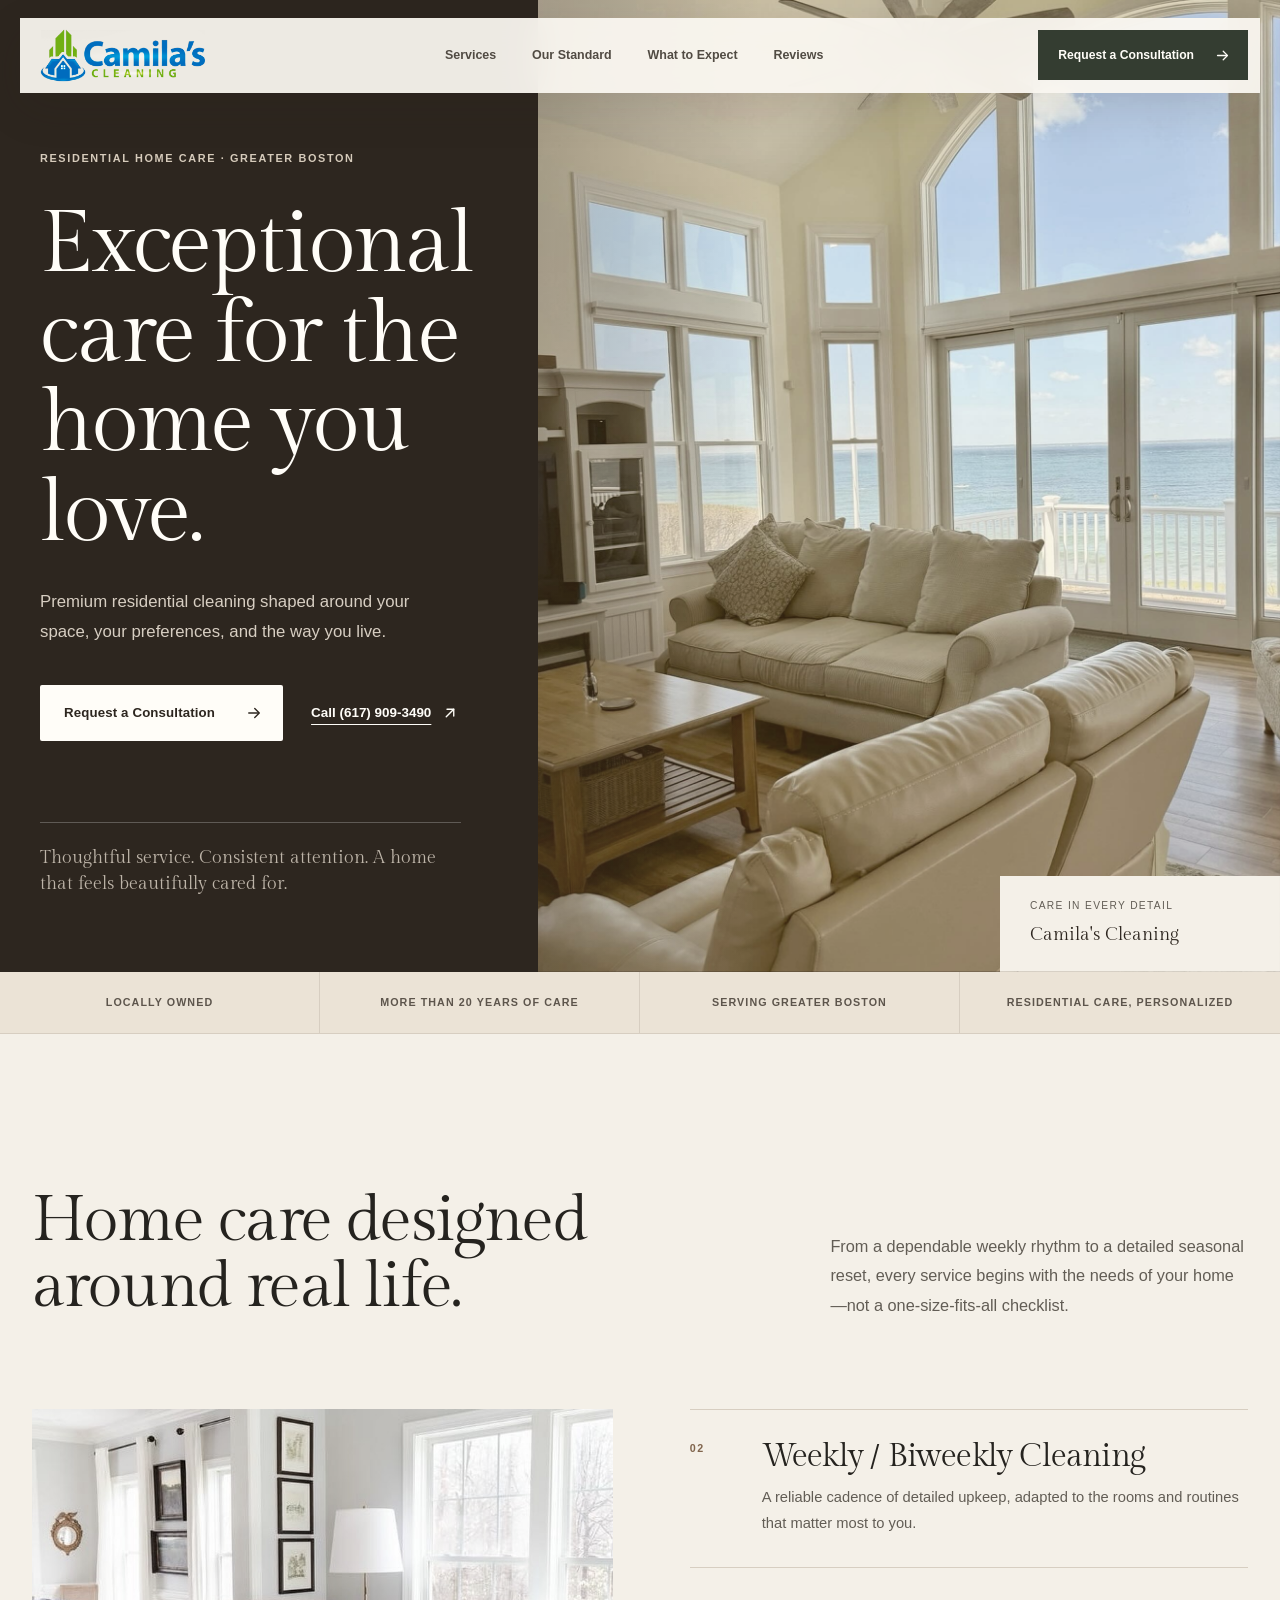
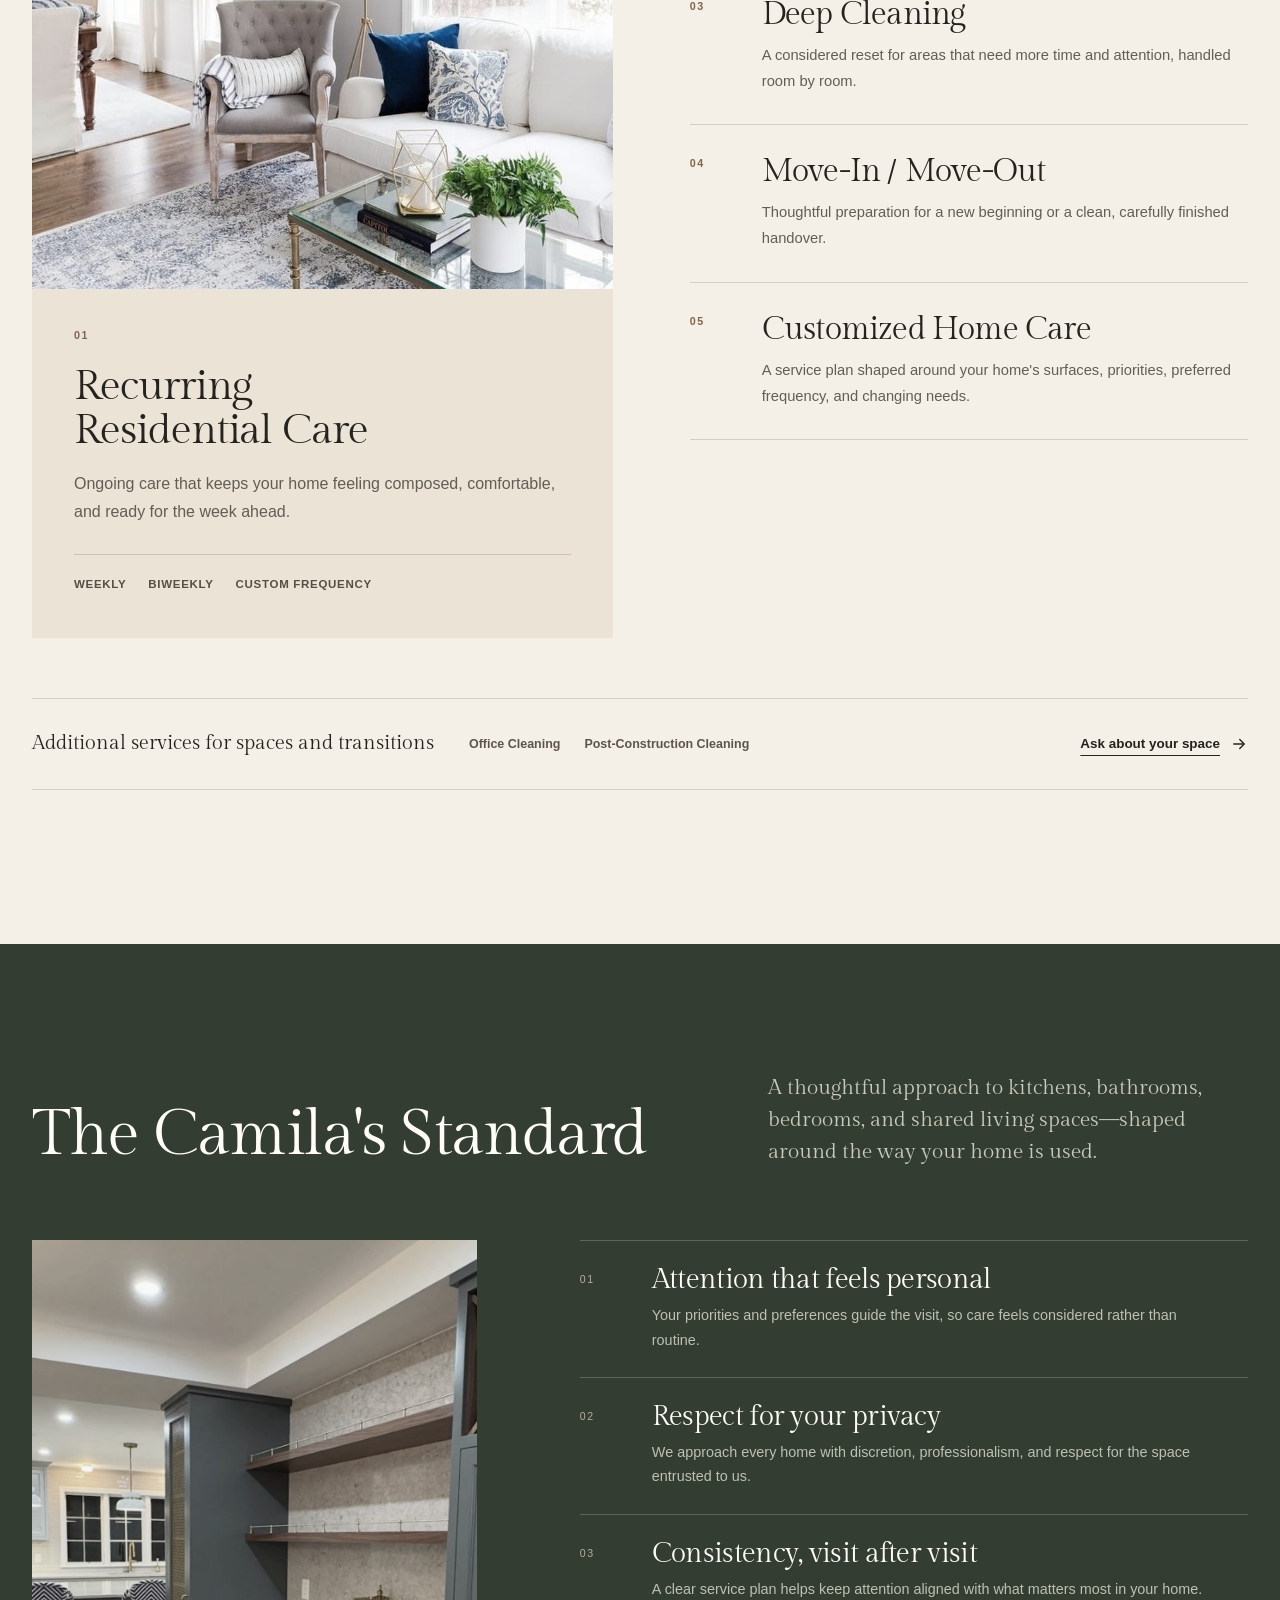
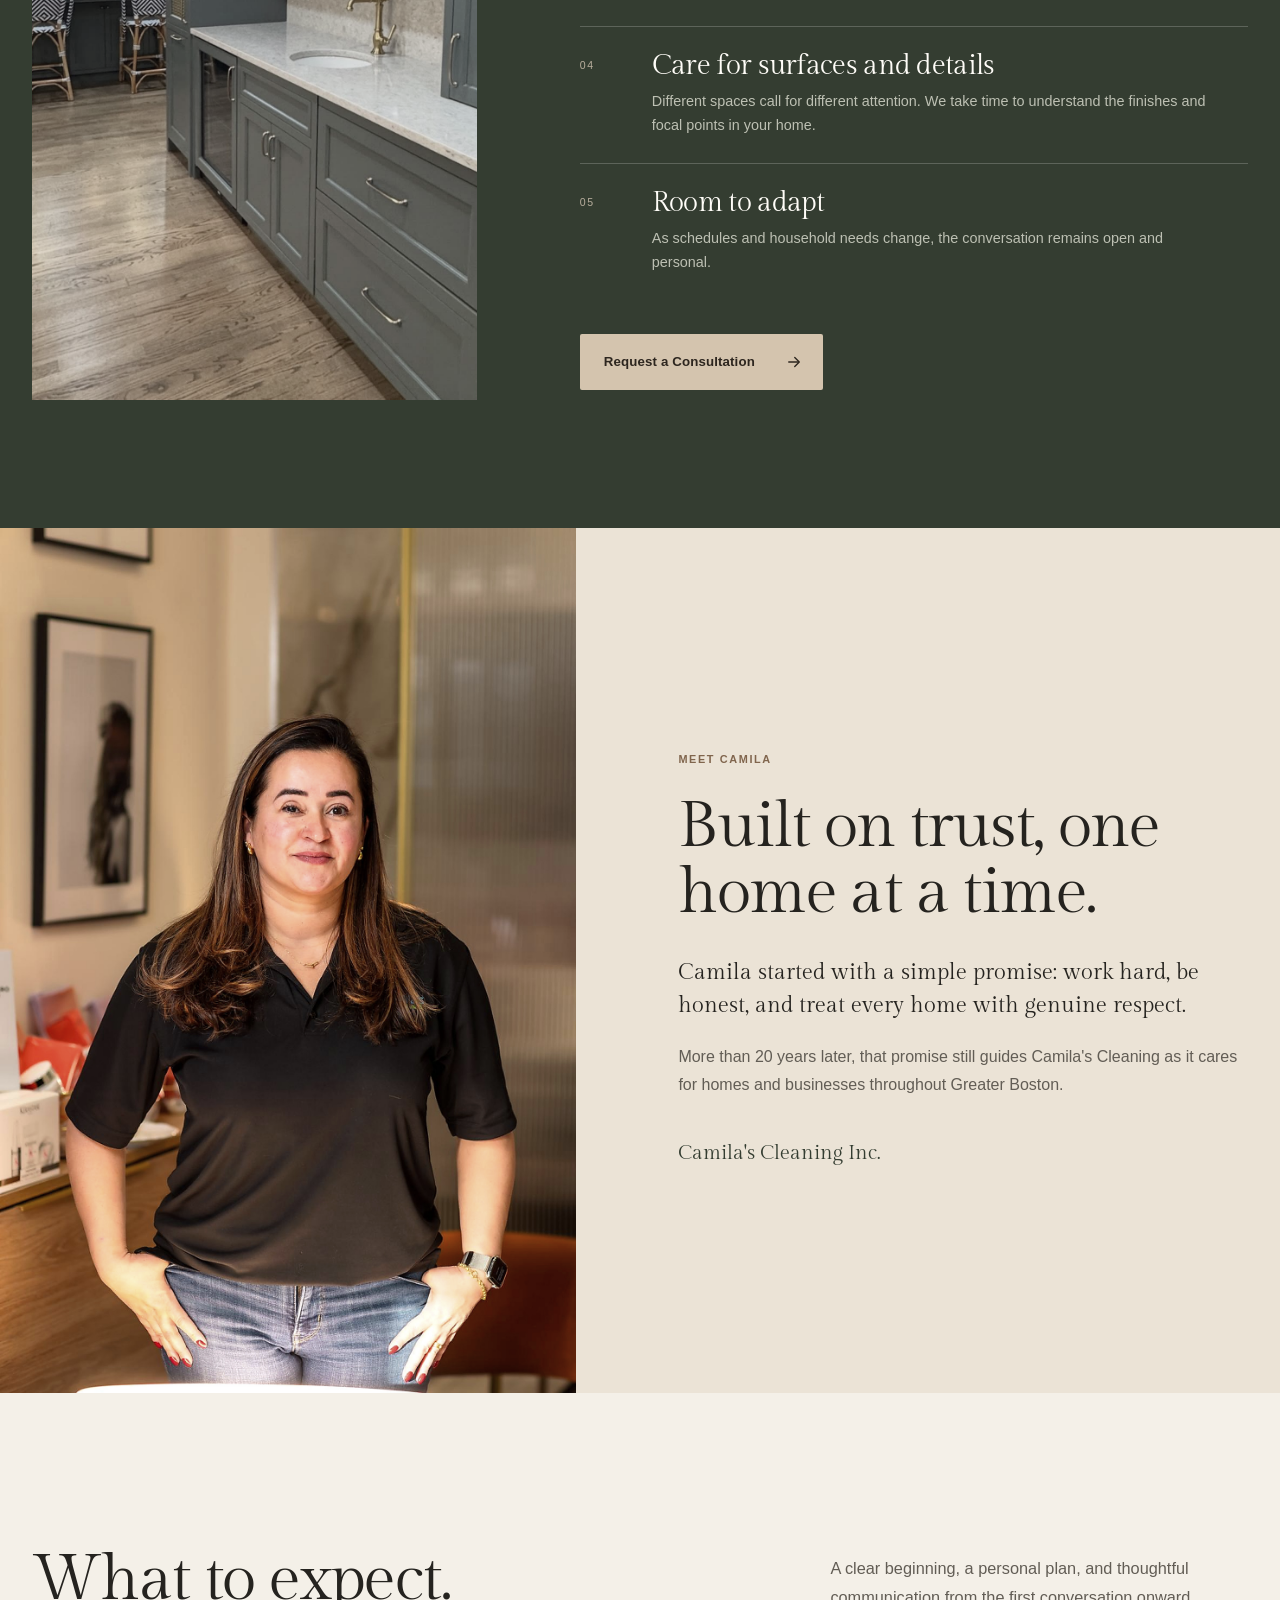
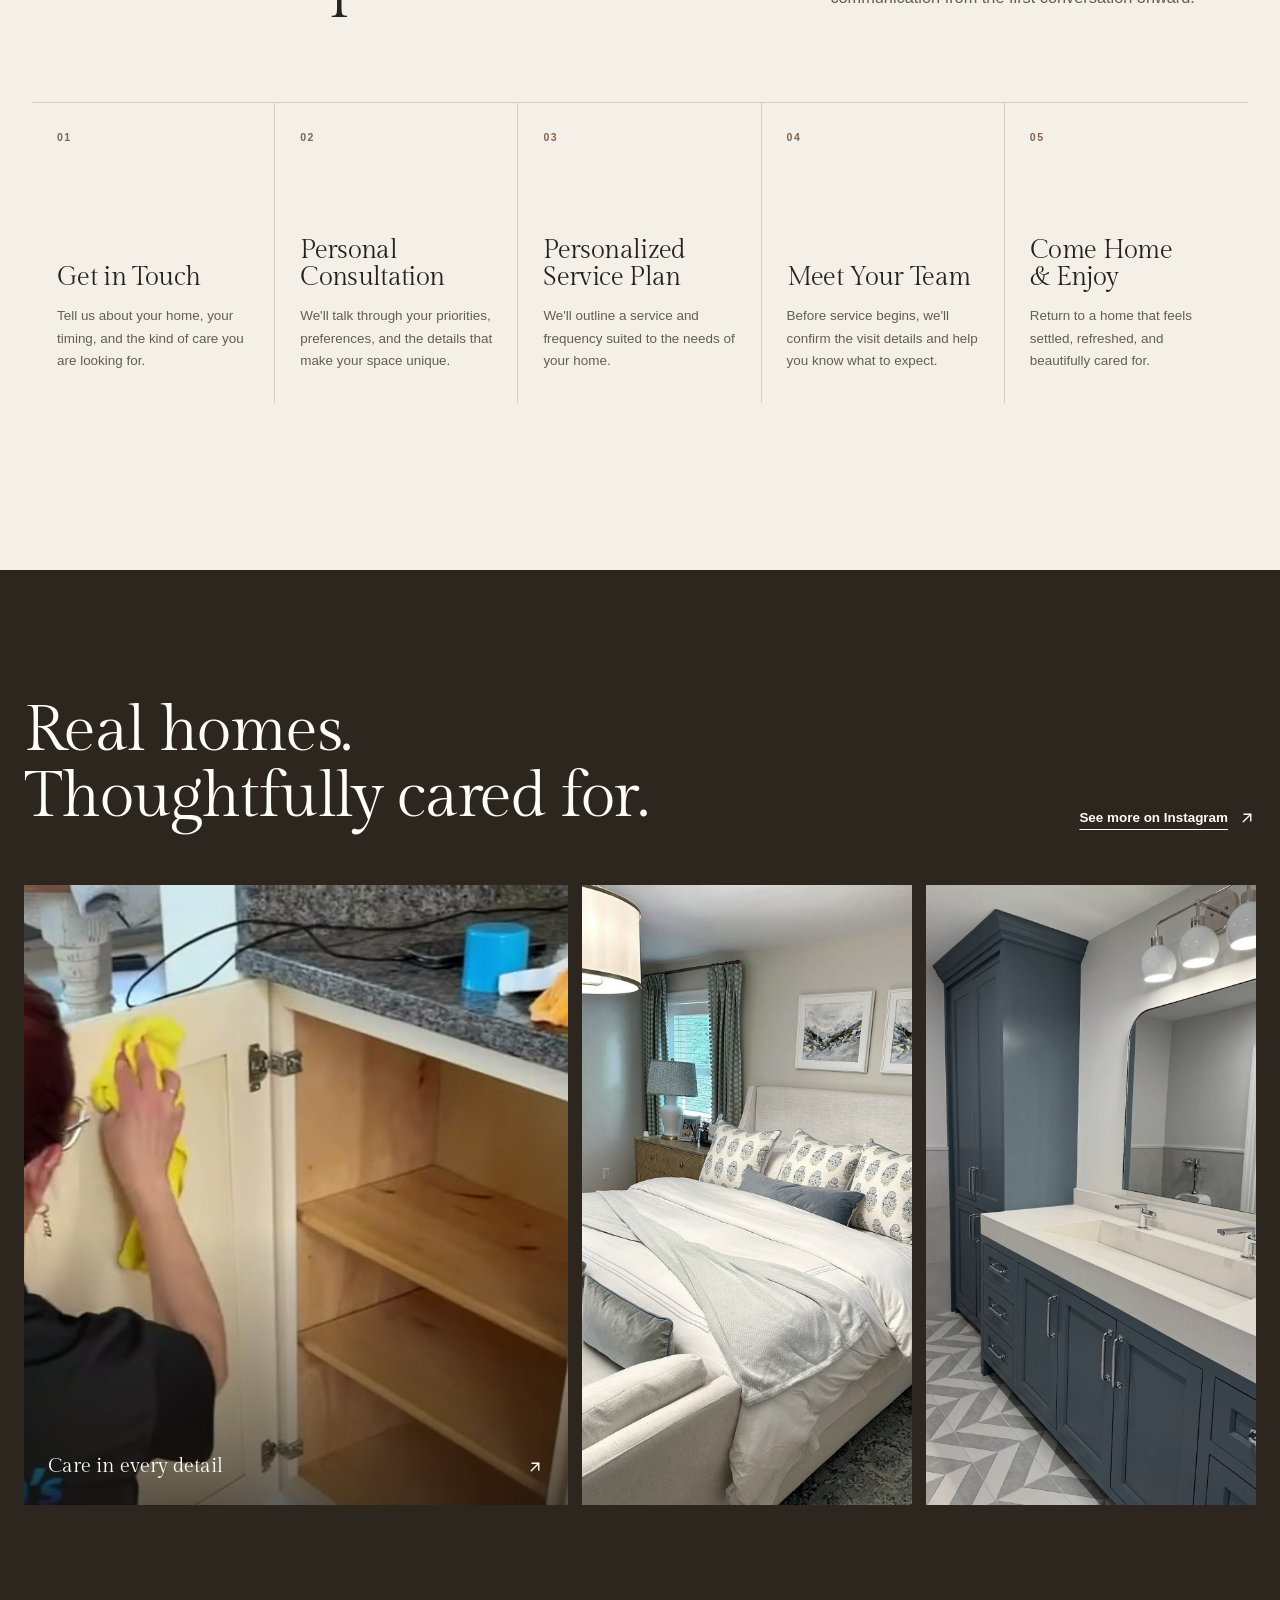
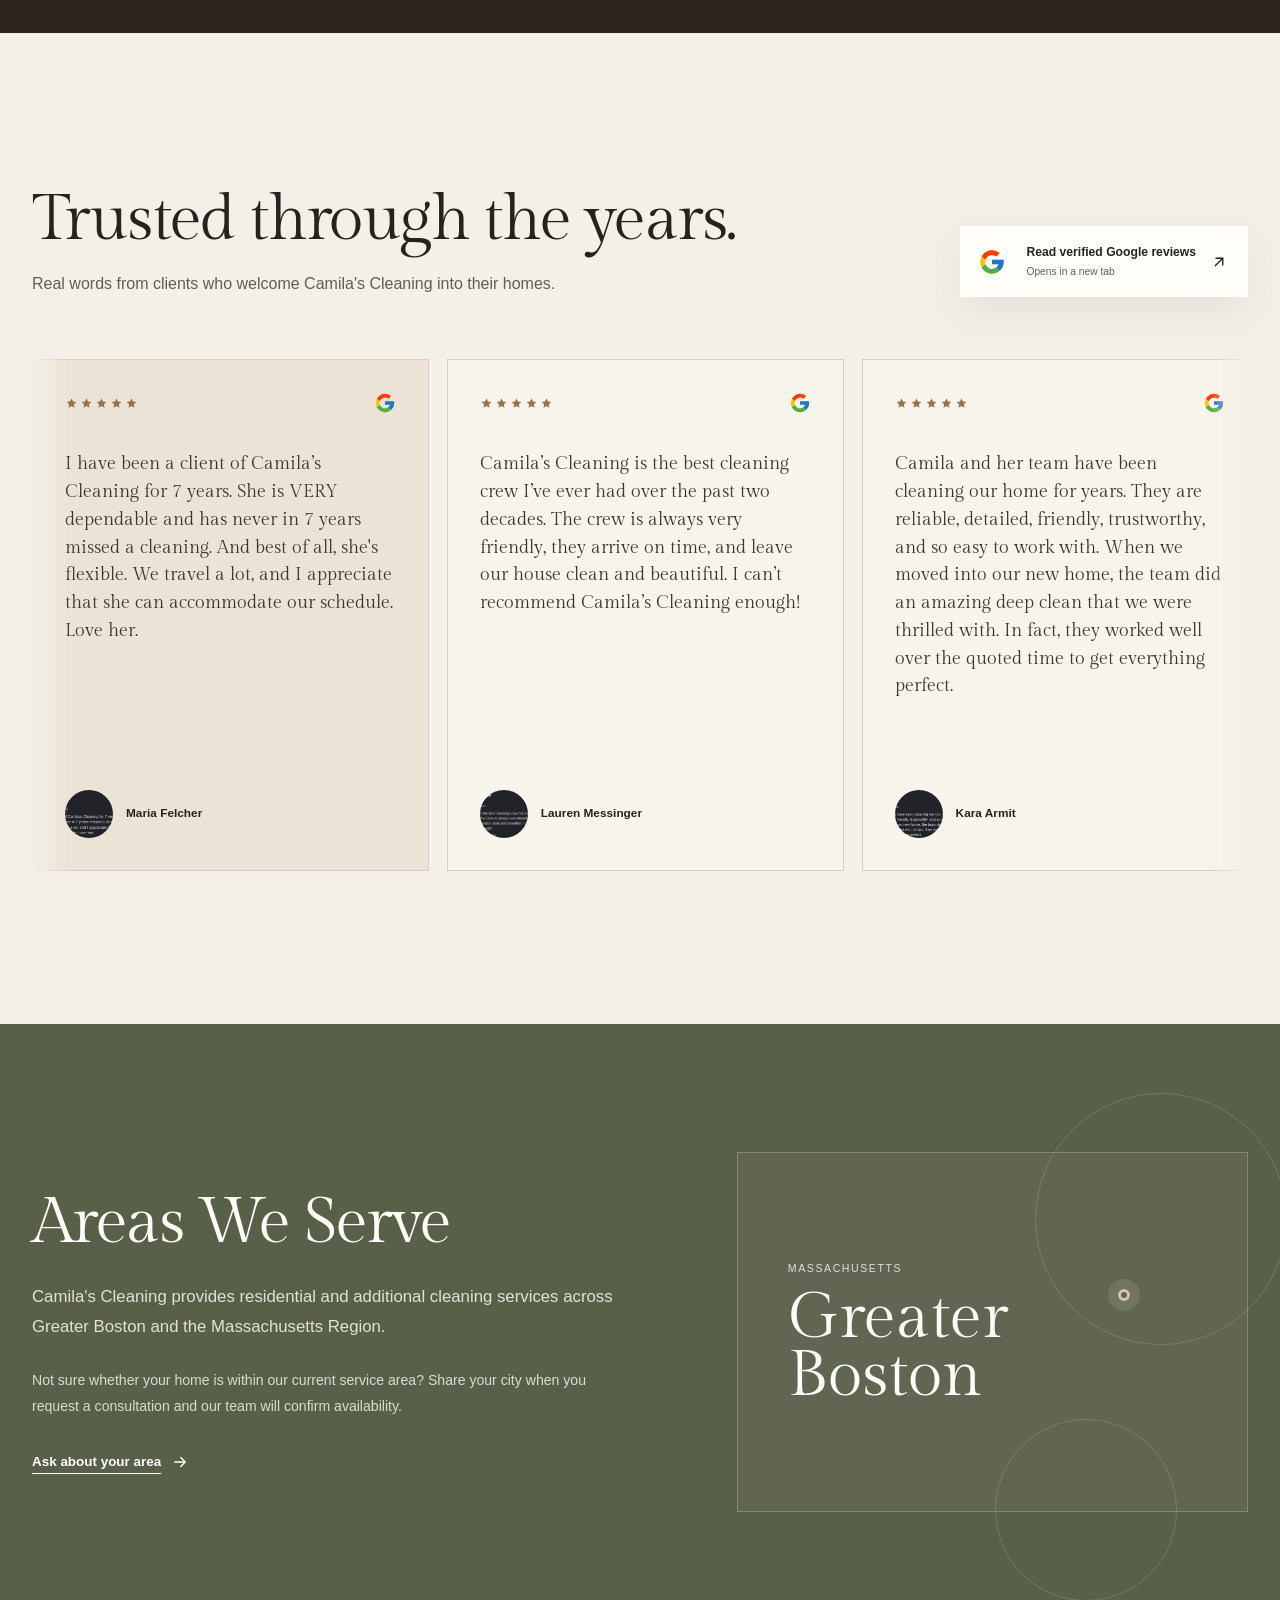
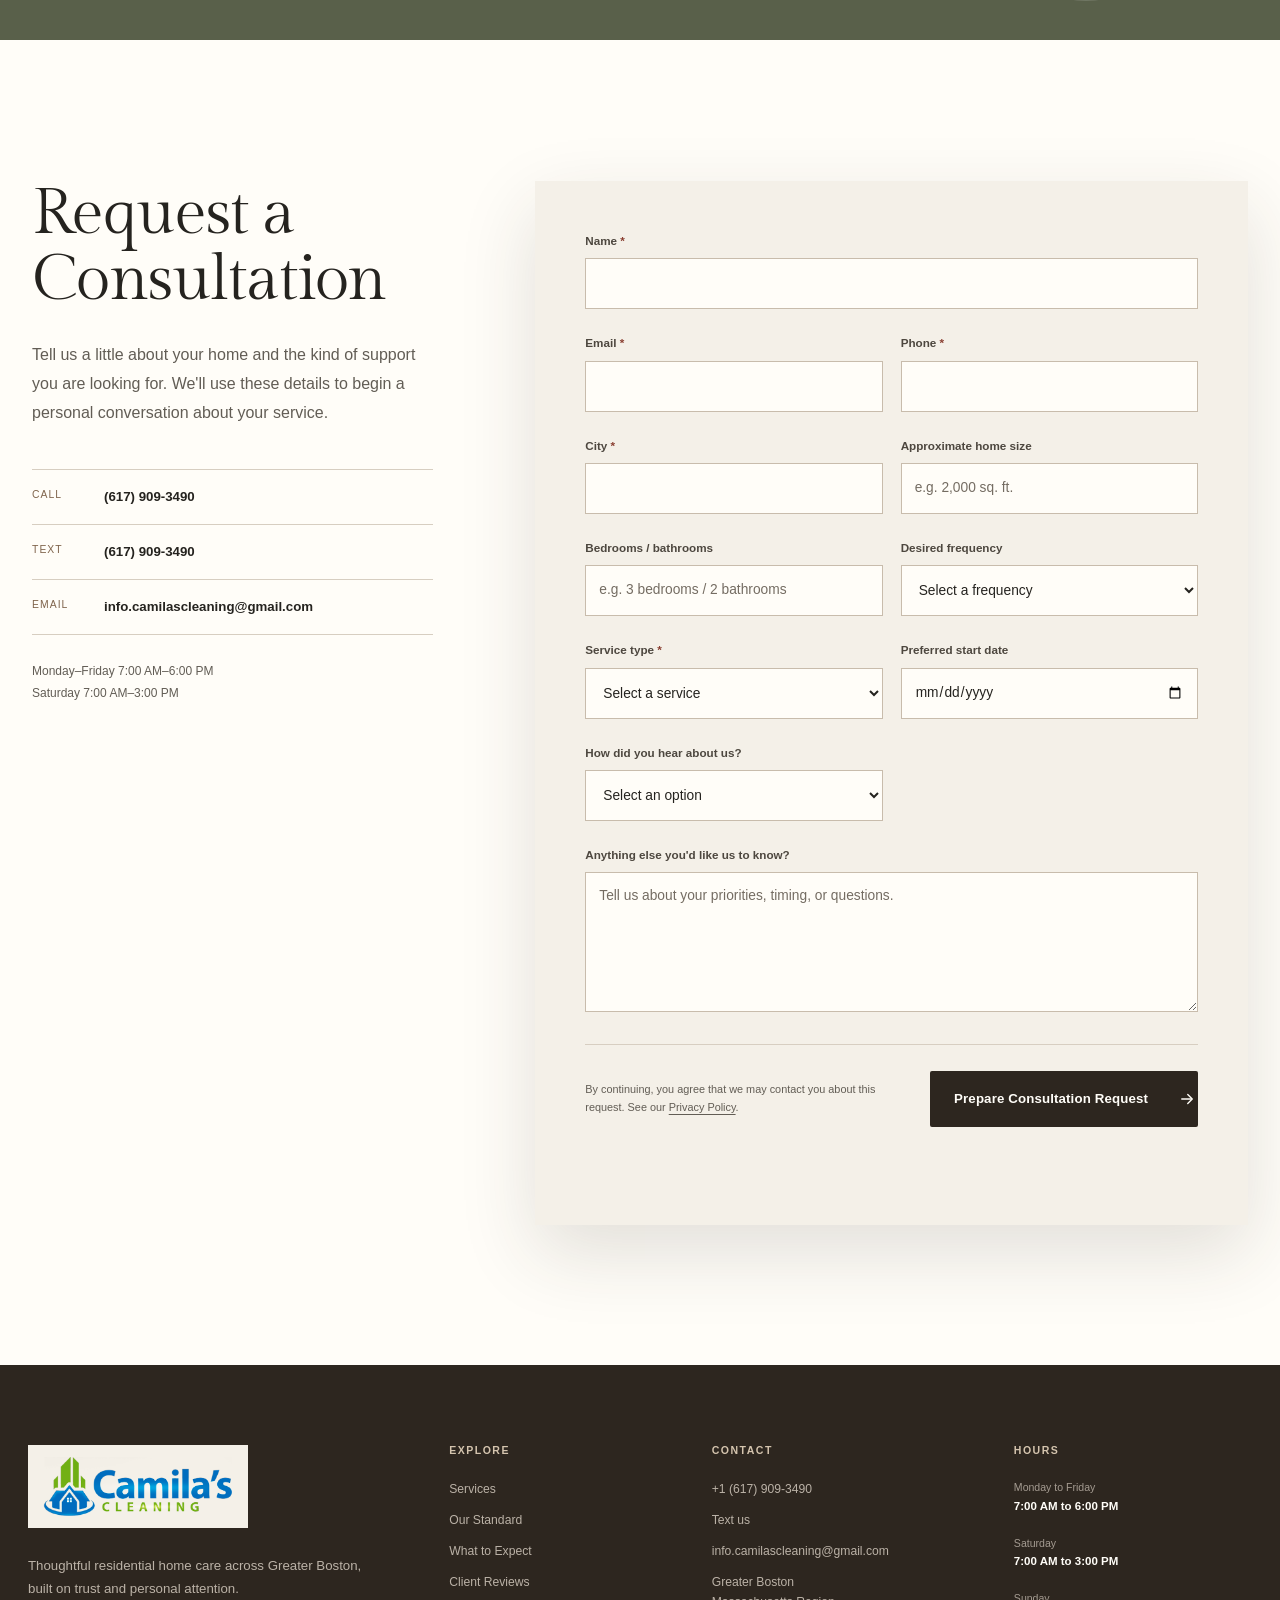
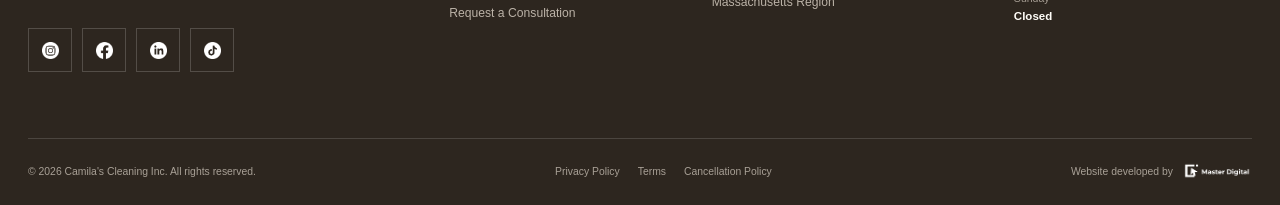
==== index.html @ 42acbedf "Evolve site with premium residential experience" ====
<!doctype html>
<html lang="en">
<head>
  <meta charset="utf-8">
  <meta name="viewport" content="width=device-width, initial-scale=1">
  <meta name="theme-color" content="#f4f0e8">
  <title>Premium House Cleaning in Greater Boston | Camila's Cleaning</title>
  <meta name="description" content="Personalized residential cleaning and home care across Greater Boston, with thoughtful attention to your space, preferences, privacy, and routine.">
  <link rel="canonical" href="https://www.camilascleaningservice.com/">
  <meta property="og:title" content="Premium Home Care in Greater Boston | Camila's Cleaning">
  <meta property="og:description" content="Thoughtful residential cleaning shaped around your home, preferences, and routine.">
  <meta property="og:url" content="https://www.camilascleaningservice.com/">
  <meta property="og:site_name" content="Camila's Cleaning Inc">
  <meta property="og:type" content="website">
  <meta property="og:locale" content="en_US">
  <meta property="og:image" content="https://www.camilascleaningservice.com/assets/og.png">
  <meta property="og:image:width" content="1200">
  <meta property="og:image:height" content="630">
  <meta property="og:image:alt" content="Camila's Cleaning residential home care in Greater Boston">
  <meta name="twitter:card" content="summary_large_image">
  <meta name="twitter:title" content="Premium Home Care in Greater Boston | Camila's Cleaning">
  <meta name="twitter:description" content="Thoughtful residential cleaning shaped around your home, preferences, and routine.">
  <meta name="twitter:image" content="https://www.camilascleaningservice.com/assets/og.png">
  <link rel="preload" href="assets/fonts/gilda-display/gilda-display-regular.ttf" as="font" type="font/ttf" crossorigin>
  <link rel="preload" href="assets/media-hq/hero-client/coastal-living-room.jpg" as="image" fetchpriority="high">
  <link rel="icon" href="assets/brand/camilas-favicon.png">
  <link rel="apple-touch-icon" href="assets/brand/camilas-favicon.png">
  <link rel="stylesheet" href="styles.css?v=20260816">
</head>
<body>
  <a class="skip-link" href="#main">Skip to main content</a>

  <script type="application/ld+json">
  {
    "@context": "https://schema.org",
    "@graph": [
      {
        "@type": ["LocalBusiness", "ProfessionalService"],
        "@id": "https://www.camilascleaningservice.com/#business",
        "name": "Camila's Cleaning Inc",
        "alternateName": "Camila's Cleaning Services",
        "url": "https://www.camilascleaningservice.com/",
        "logo": "https://www.camilascleaningservice.com/assets/brand/camilas-logo-transparent.png",
        "image": "https://www.camilascleaningservice.com/assets/media-hq/hero-client/coastal-living-room.jpg",
        "telephone": "+1-617-909-3490",
        "email": "info.camilascleaning@gmail.com",
        "description": "Personalized residential cleaning and home care serving Greater Boston and the Massachusetts region.",
        "areaServed": [{"@type": "AdministrativeArea", "name": "Greater Boston"}, {"@type": "State", "name": "Massachusetts"}],
        "openingHoursSpecification": [
          {"@type": "OpeningHoursSpecification", "dayOfWeek": ["Monday", "Tuesday", "Wednesday", "Thursday", "Friday"], "opens": "07:00", "closes": "18:00"},
          {"@type": "OpeningHoursSpecification", "dayOfWeek": "Saturday", "opens": "07:00", "closes": "15:00"}
        ],
        "sameAs": ["https://www.instagram.com/camilascleaningservice/", "https://www.facebook.com/cleaningbycamilas", "https://www.linkedin.com/in/camila-machado-519096186/", "https://www.tiktok.com/@camilascleaningservice"],
        "hasOfferCatalog": {
          "@type": "OfferCatalog",
          "name": "Cleaning Services",
          "itemListElement": [
            {"@type": "Offer", "itemOffered": {"@type": "Service", "name": "Recurring Residential Care", "areaServed": "Greater Boston, Massachusetts"}},
            {"@type": "Offer", "itemOffered": {"@type": "Service", "name": "Deep Cleaning", "areaServed": "Greater Boston, Massachusetts"}},
            {"@type": "Offer", "itemOffered": {"@type": "Service", "name": "Move-In and Move-Out Cleaning", "areaServed": "Greater Boston, Massachusetts"}},
            {"@type": "Offer", "itemOffered": {"@type": "Service", "name": "Customized Home Care", "areaServed": "Greater Boston, Massachusetts"}},
            {"@type": "Offer", "itemOffered": {"@type": "Service", "name": "Office Cleaning", "areaServed": "Greater Boston, Massachusetts"}},
            {"@type": "Offer", "itemOffered": {"@type": "Service", "name": "Post-Construction Cleaning", "areaServed": "Greater Boston, Massachusetts"}}
          ]
        }
      },
      {"@type": "WebSite", "@id": "https://www.camilascleaningservice.com/#website", "url": "https://www.camilascleaningservice.com/", "name": "Camila's Cleaning Inc", "publisher": {"@id": "https://www.camilascleaningservice.com/#business"}, "inLanguage": "en-US"},
      {"@type": "WebPage", "@id": "https://www.camilascleaningservice.com/#webpage", "url": "https://www.camilascleaningservice.com/", "name": "Premium House Cleaning in Greater Boston | Camila's Cleaning", "isPartOf": {"@id": "https://www.camilascleaningservice.com/#website"}, "about": {"@id": "https://www.camilascleaningservice.com/#business"}, "inLanguage": "en-US"}
    ]
  }
  </script>

  <svg class="svg-defs" aria-hidden="true" focusable="false"><defs>
    <symbol id="icon-arrow" viewBox="0 0 24 24" fill="none" stroke="currentColor" stroke-width="1.8" stroke-linecap="round" stroke-linejoin="round"><path d="M5 12h13"></path><path d="m13 6 6 6-6 6"></path></symbol>
    <symbol id="icon-external" viewBox="0 0 24 24" fill="none" stroke="currentColor" stroke-width="1.8" stroke-linecap="round" stroke-linejoin="round"><path d="M7 17 17 7"></path><path d="M8 7h9v9"></path></symbol>
    <symbol id="icon-star" viewBox="0 0 24 24" fill="currentColor"><path d="m12 2.7 2.76 5.6 6.18.9-4.47 4.36 1.06 6.16L12 16.8l-5.53 2.92 1.06-6.16L3.06 9.2l6.18-.9L12 2.7Z"></path></symbol>
  </defs></svg>

  <header class="site-header" data-header>
    <a class="brand" href="#top" aria-label="Camila's Cleaning home"><img src="assets/brand/camilas-logo-transparent.png" alt="Camila's Cleaning Inc" width="415" height="136"></a>
    <nav class="desktop-nav" aria-label="Main navigation"><a href="#services">Services</a><a href="#standard">Our Standard</a><a href="#experience">What to Expect</a><a href="#reviews">Reviews</a></nav>
    <a class="header-cta" href="#consultation">Request a Consultation <svg aria-hidden="true"><use href="#icon-arrow"></use></svg></a>
    <details class="mobile-nav"><summary aria-label="Open navigation"><span></span><span></span></summary><nav aria-label="Mobile navigation"><a href="#services">Services</a><a href="#standard">Our Standard</a><a href="#experience">What to Expect</a><a href="#reviews">Reviews</a><a href="#consultation">Request a Consultation</a></nav></details>
  </header>

  <main id="main">
    <section class="hero" id="top" aria-labelledby="hero-title">
      <div class="hero-copy">
        <p class="hero-location">Residential home care · Greater Boston</p>
        <h1 id="hero-title">Exceptional care for the home you love.</h1>
        <p class="hero-lead">Premium residential cleaning shaped around your space, your preferences, and the way you live.</p>
        <div class="hero-actions"><a class="button button--light" href="#consultation">Request a Consultation <svg aria-hidden="true"><use href="#icon-arrow"></use></svg></a><a class="text-link text-link--light" href="tel:+16179093490">Call (617) 909-3490 <svg aria-hidden="true"><use href="#icon-external"></use></svg></a></div>
        <p class="hero-note">Thoughtful service. Consistent attention. A home that feels beautifully cared for.</p>
      </div>
      <div class="hero-visual">
        <img src="assets/media-hq/hero-client/coastal-living-room.jpg" alt="Bright, carefully maintained living room overlooking the water" width="1600" height="2000" fetchpriority="high">
        <div class="hero-caption"><span>Care in every detail</span><strong>Camila's Cleaning</strong></div>
      </div>
    </section>

    <div class="trust-ribbon" aria-label="Company highlights"><span>Locally owned</span><span>More than 20 years of care</span><span>Serving Greater Boston</span><span>Residential care, personalized</span></div>

    <section class="section services" id="services" aria-labelledby="services-title">
      <div class="section-intro"><h2 id="services-title">Home care designed around real life.</h2><p>From a dependable weekly rhythm to a detailed seasonal reset, every service begins with the needs of your home—not a one-size-fits-all checklist.</p></div>
      <div class="service-editorial">
        <article class="service-feature">
          <div class="service-feature__image"><img src="assets/media-hq/hero-client/bright-living-room.jpg" alt="Refined living room prepared with careful attention" width="1600" height="2000" loading="lazy"></div>
          <div class="service-feature__copy"><span class="service-index">01</span><h3>Recurring Residential Care</h3><p>Ongoing care that keeps your home feeling composed, comfortable, and ready for the week ahead.</p><ul class="service-details" aria-label="Available recurring frequencies"><li>Weekly</li><li>Biweekly</li><li>Custom frequency</li></ul></div>
        </article>
        <div class="service-list">
          <article><span class="service-index">02</span><div><h3>Weekly / Biweekly Cleaning</h3><p>A reliable cadence of detailed upkeep, adapted to the rooms and routines that matter most to you.</p></div></article>
          <article><span class="service-index">03</span><div><h3>Deep Cleaning</h3><p>A considered reset for areas that need more time and attention, handled room by room.</p></div></article>
          <article><span class="service-index">04</span><div><h3>Move-In / Move-Out</h3><p>Thoughtful preparation for a new beginning or a clean, carefully finished handover.</p></div></article>
          <article><span class="service-index">05</span><div><h3>Customized Home Care</h3><p>A service plan shaped around your home's surfaces, priorities, preferred frequency, and changing needs.</p></div></article>
        </div>
      </div>
      <aside class="additional-services" aria-label="Additional cleaning services"><p>Additional services for spaces and transitions</p><div><span>Office Cleaning</span><span>Post-Construction Cleaning</span></div><a class="text-link" href="#consultation">Ask about your space <svg aria-hidden="true"><use href="#icon-arrow"></use></svg></a></aside>
    </section>

    <section class="standard" id="standard" aria-labelledby="standard-title">
      <div class="standard-heading"><h2 id="standard-title">The Camila's Standard</h2><p>A thoughtful approach to kitchens, bathrooms, bedrooms, and shared living spaces—shaped around the way your home is used.</p></div>
      <div class="standard-layout">
        <div class="standard-image"><img src="assets/media-hq/hero-client/charcoal-kitchen.jpg" alt="Detailed kitchen with carefully cleaned counters and surfaces" width="1600" height="2000" loading="lazy"></div>
        <div class="standard-principles">
          <article><span>01</span><div><h3>Attention that feels personal</h3><p>Your priorities and preferences guide the visit, so care feels considered rather than routine.</p></div></article>
          <article><span>02</span><div><h3>Respect for your privacy</h3><p>We approach every home with discretion, professionalism, and respect for the space entrusted to us.</p></div></article>
          <article><span>03</span><div><h3>Consistency, visit after visit</h3><p>A clear service plan helps keep attention aligned with what matters most in your home.</p></div></article>
          <article><span>04</span><div><h3>Care for surfaces and details</h3><p>Different spaces call for different attention. We take time to understand the finishes and focal points in your home.</p></div></article>
          <article><span>05</span><div><h3>Room to adapt</h3><p>As schedules and household needs change, the conversation remains open and personal.</p></div></article>
          <a class="button button--sand" href="#consultation">Request a Consultation <svg aria-hidden="true"><use href="#icon-arrow"></use></svg></a>
        </div>
      </div>
    </section>

    <section class="founder" id="about" aria-labelledby="founder-title">
      <div class="founder-image"><img src="assets/media-hq/brand/camila-about.jpg" alt="Camila, founder of Camila's Cleaning Inc" width="1066" height="1600" loading="lazy"></div>
      <div class="founder-copy"><p class="founder-name">Meet Camila</p><h2 id="founder-title">Built on trust, one home at a time.</h2><p class="founder-lead">Camila started with a simple promise: work hard, be honest, and treat every home with genuine respect.</p><p>More than 20 years later, that promise still guides Camila's Cleaning as it cares for homes and businesses throughout Greater Boston.</p><span class="founder-signature">Camila's Cleaning Inc.</span></div>
    </section>

    <section class="section journey" id="experience" aria-labelledby="journey-title">
      <div class="section-intro"><h2 id="journey-title">What to expect.</h2><p>A clear beginning, a personal plan, and thoughtful communication from the first conversation onward.</p></div>
      <ol class="journey-list">
        <li><span>01</span><div><h3>Get in Touch</h3><p>Tell us about your home, your timing, and the kind of care you are looking for.</p></div></li>
        <li><span>02</span><div><h3>Personal Consultation</h3><p>We'll talk through your priorities, preferences, and the details that make your space unique.</p></div></li>
        <li><span>03</span><div><h3>Personalized Service Plan</h3><p>We'll outline a service and frequency suited to the needs of your home.</p></div></li>
        <li><span>04</span><div><h3>Meet Your Team</h3><p>Before service begins, we'll confirm the visit details and help you know what to expect.</p></div></li>
        <li><span>05</span><div><h3>Come Home &amp; Enjoy</h3><p>Return to a home that feels settled, refreshed, and beautifully cared for.</p></div></li>
      </ol>
    </section>

    <section class="work" aria-labelledby="work-title">
      <div class="work-heading"><h2 id="work-title">Real homes. Thoughtfully cared for.</h2><a class="text-link text-link--light" href="https://www.instagram.com/camilascleaningservice/" target="_blank" rel="noreferrer">See more on Instagram <svg aria-hidden="true"><use href="#icon-external"></use></svg></a></div>
      <div class="work-gallery" aria-label="Recent work gallery">
        <a class="work-gallery__video" href="https://www.instagram.com/camilascleaningservice/reel/Dac-3ahRIWN/" target="_blank" rel="noreferrer"><video src="assets/videos/care-in-every-detail-clean.mp4" poster="assets/media-hq/instagram/team-at-work-poster.jpg" muted loop playsinline preload="metadata" aria-label="Camila's Cleaning team at work"></video><span>Care in every detail <svg aria-hidden="true"><use href="#icon-external"></use></svg></span></a>
        <img src="assets/media-hq/hero-client/bedroom-blue-accents.jpg" alt="Carefully arranged bedroom after service" width="1600" height="2000" loading="lazy">
        <img src="assets/media-hq/hero-client/bathroom-navy-vanity.jpg" alt="Clean bathroom with navy vanity and polished mirrors" width="1600" height="2000" loading="lazy">
      </div>
    </section>

    <section class="section reviews" id="reviews" aria-labelledby="reviews-title">
      <div class="reviews-heading"><div><h2 id="reviews-title">Trusted through the years.</h2><p>Real words from clients who welcome Camila's Cleaning into their homes.</p></div><a class="google-link" href="https://www.google.com/search?q=Camila%27s+Cleaning+Inc+Boston+MA+reviews" target="_blank" rel="noreferrer"><img src="assets/social/google-g.svg" alt="" width="28" height="28"><span><strong>Read verified Google reviews</strong><small>Opens in a new tab</small></span><svg aria-hidden="true"><use href="#icon-external"></use></svg></a></div>
      <div class="review-carousel" data-review-carousel role="region" aria-roledescription="carousel" aria-label="Google client reviews" aria-live="off" tabindex="0">
        <div class="review-track">
          <div class="review-group">
        <article class="review-card review-card--featured"><div class="review-meta"><span class="review-stars" aria-label="5 out of 5 stars"><svg><use href="#icon-star"></use></svg><svg><use href="#icon-star"></use></svg><svg><use href="#icon-star"></use></svg><svg><use href="#icon-star"></use></svg><svg><use href="#icon-star"></use></svg></span><img src="assets/social/google-g.svg" alt="Google review" width="22" height="22"></div><blockquote>I have been a client of Camila’s Cleaning for 7 years. She is VERY dependable and has never in 7 years missed a cleaning. And best of all, she's flexible. We travel a lot, and I appreciate that she can accommodate our schedule. Love her.</blockquote><footer><img src="assets/reviews/maria-felcher.png" alt="Maria Felcher's profile photo" width="56" height="56"><strong>Maria Felcher</strong></footer></article>
        <article class="review-card"><div class="review-meta"><span class="review-stars" aria-label="5 out of 5 stars"><svg><use href="#icon-star"></use></svg><svg><use href="#icon-star"></use></svg><svg><use href="#icon-star"></use></svg><svg><use href="#icon-star"></use></svg><svg><use href="#icon-star"></use></svg></span><img src="assets/social/google-g.svg" alt="Google review" width="22" height="22"></div><blockquote>Camila’s Cleaning is the best cleaning crew I’ve ever had over the past two decades. The crew is always very friendly, they arrive on time, and leave our house clean and beautiful. I can’t recommend Camila’s Cleaning enough!</blockquote><footer><img src="assets/reviews/lauren-messinger.png" alt="Lauren Messinger's profile photo" width="56" height="56"><strong>Lauren Messinger</strong></footer></article>
        <article class="review-card"><div class="review-meta"><span class="review-stars" aria-label="5 out of 5 stars"><svg><use href="#icon-star"></use></svg><svg><use href="#icon-star"></use></svg><svg><use href="#icon-star"></use></svg><svg><use href="#icon-star"></use></svg><svg><use href="#icon-star"></use></svg></span><img src="assets/social/google-g.svg" alt="Google review" width="22" height="22"></div><blockquote>Camila and her team have been cleaning our home for years. They are reliable, detailed, friendly, trustworthy, and so easy to work with. When we moved into our new home, the team did an amazing deep clean that we were thrilled with. In fact, they worked well over the quoted time to get everything perfect.</blockquote><footer><img src="assets/reviews/kara-armit.png" alt="Kara Armit's profile photo" width="56" height="56"><strong>Kara Armit</strong></footer></article>
        <article class="review-card"><div class="review-meta"><span class="review-stars" aria-label="5 out of 5 stars"><svg><use href="#icon-star"></use></svg><svg><use href="#icon-star"></use></svg><svg><use href="#icon-star"></use></svg><svg><use href="#icon-star"></use></svg><svg><use href="#icon-star"></use></svg></span><img src="assets/social/google-g.svg" alt="Google review" width="22" height="22"></div><blockquote>I highly recommend Camila’s cleaning. I have used Camila for many years. The crew does an excellent and thorough job. They have never missed a scheduled visit. If there is a need to reschedule due to weather or vacations, we have always worked it out.</blockquote><footer><img src="assets/reviews/tom-phelps.png" alt="Tom Phelps's profile photo" width="56" height="56"><strong>Tom Phelps</strong></footer></article>
        <article class="review-card"><div class="review-meta"><span class="review-stars" aria-label="5 out of 5 stars"><svg><use href="#icon-star"></use></svg><svg><use href="#icon-star"></use></svg><svg><use href="#icon-star"></use></svg><svg><use href="#icon-star"></use></svg><svg><use href="#icon-star"></use></svg></span><img src="assets/social/google-g.svg" alt="Google review" width="22" height="22"></div><blockquote>Camilla’s Cleaning is amazing, we’re so thankful to them keeping our home manageable and in great shape over the last several years. They’ve given us so much time back so we can focus on our family, I can’t recommend a more trustworthy team to bring into your home!</blockquote><footer><img src="assets/reviews/jaime-rivera.png" alt="Jaime Rivera's profile photo" width="56" height="56"><strong>Jaime Rivera</strong></footer></article>
        <article class="review-card"><div class="review-meta"><span class="review-stars" aria-label="5 out of 5 stars"><svg><use href="#icon-star"></use></svg><svg><use href="#icon-star"></use></svg><svg><use href="#icon-star"></use></svg><svg><use href="#icon-star"></use></svg><svg><use href="#icon-star"></use></svg></span><img src="assets/social/google-g.svg" alt="Google review" width="22" height="22"></div><blockquote>Camila and her crew were fantastic. Camila responded to my inquiries quickly and was able to get a crew quickly to deep clean my family’s house before our staging and open house. They worked hard all day and did a fantastic job. Camila is a true business-woman who cares about doing a great job for her customers. I absolutely recommend her to anyone looking for cleaning services in the area!</blockquote><footer><img src="assets/reviews/laura-dames.png" alt="Laura Dames's profile photo" width="56" height="56"><strong>Laura Dames</strong></footer></article>
          </div>
        </div>
      </div>
    </section>

    <section class="areas" aria-labelledby="areas-title">
      <div class="areas-copy"><h2 id="areas-title">Areas We Serve</h2><p>Camila's Cleaning provides residential and additional cleaning services across Greater Boston and the Massachusetts Region.</p><p class="areas-note">Not sure whether your home is within our current service area? Share your city when you request a consultation and our team will confirm availability.</p><a class="text-link text-link--light" href="#consultation">Ask about your area <svg aria-hidden="true"><use href="#icon-arrow"></use></svg></a></div>
      <div class="areas-map" aria-hidden="true"><span>Massachusetts</span><strong>Greater<br>Boston</strong><i></i></div>
      <!-- CLIENT CONFIRMATION NEEDED: add city-specific landing pages only after the client confirms priority cities and current service availability in each location. -->
    </section>

    <section class="consultation" id="consultation" aria-labelledby="consultation-title">
      <div class="consultation-copy"><h2 id="consultation-title">Request a Consultation</h2><p>Tell us a little about your home and the kind of support you are looking for. We'll use these details to begin a personal conversation about your service.</p><div class="consultation-direct"><a href="tel:+16179093490"><span>Call</span><strong>(617) 909-3490</strong></a><a href="sms:+16179093490"><span>Text</span><strong>(617) 909-3490</strong></a><a href="mailto:info.camilascleaning@gmail.com"><span>Email</span><strong>info.camilascleaning@gmail.com</strong></a></div><p class="consultation-hours">Monday–Friday 7:00 AM–6:00 PM<br>Saturday 7:00 AM–3:00 PM</p></div>
      <!-- The current site has no backend form endpoint. This form preserves the existing email lead channel by preparing a structured email in the visitor's mail app. Confirm a secure form provider or CRM before replacing this workflow. -->
      <form class="consultation-form" id="consultation-form" novalidate>
        <div class="form-honeypot" aria-hidden="true"><label for="company-website">Leave this field empty</label><input id="company-website" name="company_website" type="text" tabindex="-1" autocomplete="off"></div>
        <div class="field field--full"><label for="name">Name <span aria-hidden="true">*</span></label><input id="name" name="name" type="text" autocomplete="name" maxlength="100" required></div>
        <div class="field"><label for="email">Email <span aria-hidden="true">*</span></label><input id="email" name="email" type="email" autocomplete="email" maxlength="160" required></div>
        <div class="field"><label for="phone">Phone <span aria-hidden="true">*</span></label><input id="phone" name="phone" type="tel" autocomplete="tel" inputmode="tel" maxlength="30" required></div>
        <div class="field"><label for="city">City <span aria-hidden="true">*</span></label><input id="city" name="city" type="text" autocomplete="address-level2" maxlength="100" required></div>
        <div class="field"><label for="home-size">Approximate home size</label><input id="home-size" name="home_size" type="text" inputmode="numeric" maxlength="40" placeholder="e.g. 2,000 sq. ft."></div>
        <div class="field"><label for="bedrooms-bathrooms">Bedrooms / bathrooms</label><input id="bedrooms-bathrooms" name="bedrooms_bathrooms" type="text" maxlength="40" placeholder="e.g. 3 bedrooms / 2 bathrooms"></div>
        <div class="field"><label for="frequency">Desired frequency</label><select id="frequency" name="frequency"><option value="">Select a frequency</option><option>Weekly</option><option>Biweekly</option><option>Monthly</option><option>One-time</option><option>Not sure yet</option></select></div>
        <div class="field"><label for="service-type">Service type <span aria-hidden="true">*</span></label><select id="service-type" name="service_type" required><option value="">Select a service</option><option>Recurring Residential Care</option><option>Deep Cleaning</option><option>Move-In / Move-Out</option><option>Customized Home Care</option><option>Office Cleaning</option><option>Post-Construction Cleaning</option><option>Not sure yet</option></select></div>
        <div class="field"><label for="start-date">Preferred start date</label><input id="start-date" name="preferred_start_date" type="date"></div>
        <div class="field"><label for="referral">How did you hear about us?</label><select id="referral" name="referral"><option value="">Select an option</option><option>Google</option><option>Referral</option><option>Instagram</option><option>Facebook</option><option>Other</option></select></div>
        <div class="field field--full"><label for="message">Anything else you'd like us to know?</label><textarea id="message" name="message" rows="5" maxlength="1500" placeholder="Tell us about your priorities, timing, or questions."></textarea></div>
        <div class="form-footer field--full"><p>By continuing, you agree that we may contact you about this request. See our <a href="privacy-policy.html">Privacy Policy</a>.</p><button class="button button--dark" type="submit">Prepare Consultation Request <svg aria-hidden="true"><use href="#icon-arrow"></use></svg></button></div>
        <p class="form-status field--full" id="form-status" role="status" aria-live="polite"></p>
      </form>
    </section>
  </main>

  <footer class="footer">
    <div class="footer-main">
      <div class="footer-brand"><a href="#top" aria-label="Back to top"><img src="assets/brand/camilas-logo-transparent.png" alt="Camila's Cleaning Inc" width="415" height="136"></a><p>Thoughtful residential home care across Greater Boston, built on trust and personal attention.</p><div class="social-links" aria-label="Social media"><a href="https://www.instagram.com/camilascleaningservice/" target="_blank" rel="noreferrer" aria-label="Instagram"><img src="assets/social/instagram.png" alt="" width="48" height="48"></a><a href="https://www.facebook.com/cleaningbycamilas" target="_blank" rel="noreferrer" aria-label="Facebook"><img src="assets/social/facebook.png" alt="" width="48" height="48"></a><a href="https://www.linkedin.com/in/camila-machado-519096186/" target="_blank" rel="noreferrer" aria-label="LinkedIn"><img src="assets/social/linkedin.png" alt="" width="48" height="48"></a><a href="https://www.tiktok.com/@camilascleaningservice" target="_blank" rel="noreferrer" aria-label="TikTok"><img src="assets/social/tiktok.png" alt="" width="48" height="48"></a></div></div>
      <div class="footer-column"><h3>Explore</h3><a href="#services">Services</a><a href="#standard">Our Standard</a><a href="#experience">What to Expect</a><a href="#reviews">Client Reviews</a><a href="#consultation">Request a Consultation</a></div>
      <div class="footer-column"><h3>Contact</h3><a href="tel:+16179093490">+1 (617) 909-3490</a><a href="sms:+16179093490">Text us</a><a href="mailto:info.camilascleaning@gmail.com">info.camilascleaning@gmail.com</a><span>Greater Boston<br>Massachusetts Region</span></div>
      <div class="footer-column footer-hours"><h3>Hours</h3><div><span>Monday to Friday</span><strong>7:00 AM to 6:00 PM</strong></div><div><span>Saturday</span><strong>7:00 AM to 3:00 PM</strong></div><div><span>Sunday</span><strong>Closed</strong></div></div>
    </div>
    <div class="footer-bottom"><span>© 2026 Camila's Cleaning Inc. All rights reserved.</span><nav aria-label="Legal"><a href="privacy-policy.html">Privacy Policy</a><a href="terms.html">Terms</a><a href="cancellation-policy.html">Cancellation Policy</a></nav><span class="footer-credit"><span>Website developed by</span><img src="assets/brand/master-digital-white.png" alt="Master Digital" width="2400" height="693"></span></div>
  </footer>
  <div class="mobile-dock" aria-label="Quick contact"><a href="tel:+16179093490"><span>Call</span><strong>(617) 909-3490</strong></a><a href="#consultation"><span>Begin</span><strong>Request a Consultation</strong></a></div>
  <script src="script.js?v=20260816" defer></script>
</body>
</html>
---- styles.css ----
@font-face{font-family:"Gilda Display";src:url("assets/fonts/gilda-display/gilda-display-regular.ttf") format("truetype");font-style:normal;font-weight:400;font-display:swap}

:root{
  --ivory:#f4f0e8;
  --linen:#ebe3d6;
  --sand:#d4c4ae;
  --taupe:#9b8973;
  --clay:#80654d;
  --walnut:#2d261f;
  --ink:#25231f;
  --ink-soft:#625d55;
  --olive:#59604a;
  --olive-dark:#343d31;
  --white:#fffdf8;
  --line:#d7cec1;
  --serif:"Gilda Display",Georgia,serif;
  --sans:"Aptos","Segoe UI",Arial,sans-serif;
  --content:min(1240px,calc(100% - 64px));
  --focus:#66724e;
  --shadow:0 28px 72px rgba(53,44,35,.14);
}

*{box-sizing:border-box}
html{scroll-behavior:smooth;scroll-padding-top:108px;overflow-x:hidden}
body{margin:0;background:var(--ivory);color:var(--ink);font-family:var(--sans);font-size:16px;line-height:1.65;-webkit-font-smoothing:antialiased;overflow-x:hidden}
img,video,svg{display:block;max-width:100%}
a{color:inherit;text-decoration:none}
button,input,select,textarea{font:inherit}
button{cursor:pointer}
::selection{background:var(--olive);color:var(--white)}
::-webkit-scrollbar{width:12px}
::-webkit-scrollbar-track{background:var(--linen)}
::-webkit-scrollbar-thumb{background:var(--taupe);border:3px solid var(--linen);border-radius:10px}
:focus-visible{outline:3px solid var(--focus);outline-offset:4px}
.svg-defs{position:absolute;width:0;height:0;overflow:hidden}
.skip-link{position:fixed;z-index:1000;top:10px;left:10px;padding:10px 14px;background:var(--walnut);color:var(--white);transform:translateY(-160%);transition:transform .2s ease}
.skip-link:focus{transform:none}

h1,h2,h3{margin:0;font-family:var(--serif);font-weight:400;letter-spacing:-.025em;line-height:1.03;text-wrap:balance}
h1{font-size:clamp(3.45rem,6.8vw,5.9rem)}
h2{font-size:clamp(2.65rem,5vw,4.75rem)}
h3{font-size:clamp(1.55rem,2.35vw,2.35rem)}
p{margin:0;color:var(--ink-soft)}
.section{width:var(--content);margin-inline:auto;padding:clamp(100px,12vw,172px) 0}
.section-intro{display:grid;grid-template-columns:minmax(0,1.25fr) minmax(280px,.75fr);gap:clamp(40px,8vw,120px);align-items:end;margin-bottom:clamp(58px,7vw,94px)}
.section-intro h2{max-width:760px}
.section-intro p{max-width:520px;font-size:1.02rem;line-height:1.8}
.section-intro--wide{grid-template-columns:minmax(0,1.1fr) minmax(320px,.9fr)}
.button{display:inline-flex;align-items:center;justify-content:space-between;gap:30px;min-height:56px;padding:0 20px 0 24px;border:0;border-radius:2px;font-size:.83rem;font-weight:650;letter-spacing:.01em;transition:transform .24s cubic-bezier(.22,1,.36,1),background-color .2s,color .2s}
.button svg,.text-link svg,.header-cta svg,.work-gallery__video span svg,.google-link>svg{width:18px;height:18px;flex:none}
.button:hover,.button:focus-visible{transform:translateY(-3px)}
.button--light{background:var(--white);color:var(--walnut)}
.button--light:hover{background:var(--linen)}
.button--sand{background:var(--sand);color:var(--walnut)}
.button--sand:hover{background:#e0d1bc}
.button--dark{background:var(--walnut);color:var(--white)}
.button--dark:hover{background:var(--olive-dark)}
.text-link{display:inline-flex;align-items:center;gap:10px;width:max-content;font-size:.84rem;font-weight:650;text-decoration:underline;text-decoration-thickness:1px;text-underline-offset:7px;transition:opacity .2s}
.text-link:hover{opacity:.7}
.text-link--light{color:var(--white)}

.site-header{position:fixed;z-index:100;top:18px;left:50%;width:min(1340px,calc(100% - 40px));min-height:74px;padding:10px 12px 10px 20px;display:grid;grid-template-columns:190px 1fr auto;align-items:center;background:rgba(250,247,241,.94);backdrop-filter:blur(16px);box-shadow:0 15px 46px rgba(42,35,28,.12);transform:translateX(-50%);transition:box-shadow .25s,background .25s}
.site-header.is-scrolled{background:rgba(250,247,241,.98);box-shadow:0 18px 52px rgba(42,35,28,.18)}
.brand{width:166px}
.brand img{width:100%;height:auto}
.desktop-nav{display:flex;justify-content:center;gap:clamp(18px,2.8vw,42px)}
.desktop-nav a{position:relative;color:#514b43;font-size:.78rem;font-weight:620}
.desktop-nav a::after{content:"";position:absolute;right:0;bottom:-8px;left:0;height:1px;background:var(--olive);transform:scaleX(0);transform-origin:right;transition:transform .22s}
.desktop-nav a:hover::after,.desktop-nav a:focus-visible::after{transform:scaleX(1);transform-origin:left}
.header-cta{display:flex;align-items:center;gap:20px;min-height:50px;padding:0 17px 0 20px;background:var(--olive-dark);color:var(--white);font-size:.76rem;font-weight:650;transition:background .2s,transform .2s}
.header-cta:hover,.header-cta:focus-visible{background:var(--walnut);transform:translateY(-2px)}
.header-cta svg{width:17px;height:17px}
.mobile-nav{display:none}

.hero{min-height:min(920px,100svh);display:grid;grid-template-columns:minmax(0,.84fr) minmax(0,1.16fr);padding-top:0;background:var(--walnut);color:var(--white);overflow:hidden}
.hero-copy{position:relative;z-index:2;display:flex;flex-direction:column;justify-content:center;padding:150px clamp(42px,6vw,96px) 74px max(40px,calc(50vw - 670px))}
.hero-location{margin-bottom:32px;color:#d6cbbb;font-size:.68rem;font-weight:650;letter-spacing:.15em;text-transform:uppercase}
.hero h1{max-width:650px;color:var(--white)}
.hero-lead{max-width:540px;margin-top:28px;color:#d7cec2;font-size:1.05rem;line-height:1.8}
.hero-actions{display:flex;align-items:center;gap:28px;margin-top:38px}
.hero-note{max-width:440px;margin-top:clamp(50px,9vh,92px);padding-top:22px;border-top:1px solid rgba(255,255,255,.24);color:#bdb4a8;font-family:var(--serif);font-size:1.1rem;line-height:1.5}
.hero-visual{position:relative;min-height:720px;overflow:hidden;clip-path:inset(0 0 0 100%);animation:hero-unveil 1.25s .1s cubic-bezier(.16,1,.3,1) forwards}
.hero-visual::after{content:"";position:absolute;inset:0;background:linear-gradient(90deg,rgba(45,38,31,.22),transparent 30%)}
.hero-visual>img{width:100%;height:100%;object-fit:cover;object-position:center 58%;filter:saturate(.72) sepia(.08) contrast(.96)}
.hero-caption{position:absolute;z-index:2;right:0;bottom:0;min-width:280px;padding:22px 30px;background:var(--ivory);color:var(--walnut)}
.hero-caption span{display:block;color:var(--ink-soft);font-size:.64rem;letter-spacing:.13em;text-transform:uppercase}
.hero-caption strong{display:block;margin-top:5px;font-family:var(--serif);font-size:1.12rem;font-weight:400}
@keyframes hero-unveil{to{clip-path:inset(0 0 0 0)}}

.trust-ribbon{display:grid;grid-template-columns:repeat(4,1fr);width:100%;border-bottom:1px solid var(--line);background:var(--linen)}
.trust-ribbon span{padding:22px 18px;border-right:1px solid var(--line);color:#5d554c;text-align:center;font-size:.67rem;font-weight:650;letter-spacing:.1em;text-transform:uppercase}
.trust-ribbon span:last-child{border-right:0}

.service-editorial{display:grid;grid-template-columns:minmax(0,1.02fr) minmax(0,.98fr);gap:clamp(44px,6vw,82px);align-items:start}
.service-feature{background:var(--linen)}
.service-feature__image{height:480px;overflow:hidden}
.service-feature__image img{width:100%;height:100%;object-fit:cover;object-position:center 62%;filter:saturate(.7)}
.service-feature__copy{padding:38px 42px 44px}
.service-index{display:block;color:var(--clay);font-size:.67rem;font-weight:680;letter-spacing:.14em}
.service-feature h3{max-width:430px;margin-top:20px;font-size:clamp(2.2rem,3.3vw,3.45rem)}
.service-feature p{max-width:500px;margin-top:18px;line-height:1.75}
.service-details{display:flex;flex-wrap:wrap;gap:8px 22px;margin:28px 0 0;padding:20px 0 0;border-top:1px solid #cfc2b2;list-style:none}
.service-details li{color:#574e44;font-size:.72rem;font-weight:630;letter-spacing:.06em;text-transform:uppercase}
.service-list article{display:grid;grid-template-columns:52px 1fr;gap:20px;padding:30px 0;border-top:1px solid var(--line)}
.service-list article:last-child{border-bottom:1px solid var(--line)}
.service-list h3{font-size:clamp(1.75rem,2.5vw,2.6rem)}
.service-list p{max-width:520px;margin-top:12px;font-size:.92rem;line-height:1.75}
.additional-services{display:grid;grid-template-columns:minmax(240px,.7fr) minmax(320px,1fr) auto;gap:30px;align-items:center;margin-top:60px;padding:28px 0;border-top:1px solid var(--line);border-bottom:1px solid var(--line)}
.additional-services>p{font-family:var(--serif);font-size:1.28rem;color:var(--ink)}
.additional-services>div{display:flex;gap:12px 24px;flex-wrap:wrap}
.additional-services>div span{font-size:.78rem;font-weight:640;color:#5c554c}

.standard{padding:clamp(94px,10vw,145px) max(32px,calc(50vw - 620px));background:var(--olive-dark);color:var(--white)}
.standard-heading{display:grid;grid-template-columns:1fr .7fr;gap:50px;align-items:end;margin-bottom:72px}
.standard-heading h2{color:var(--white)}
.standard-heading p{max-width:440px;color:#c8cabc;font-family:var(--serif);font-size:1.3rem;line-height:1.55}
.standard-layout{display:grid;grid-template-columns:minmax(0,.8fr) minmax(0,1.2fr);gap:clamp(50px,8vw,120px);align-items:start}
.standard-image{height:760px;overflow:hidden}
.standard-image img{width:100%;height:100%;object-fit:cover;filter:saturate(.58) contrast(.96)}
.standard-principles article{display:grid;grid-template-columns:52px 1fr;gap:20px;padding:25px 0;border-top:1px solid rgba(255,255,255,.2)}
.standard-principles article>span{padding-top:5px;color:#b8ae9d;font-size:.66rem;letter-spacing:.14em}
.standard-principles h3{color:var(--white);font-size:1.75rem}
.standard-principles p{max-width:560px;margin-top:8px;color:#bdc0b3;font-size:.9rem;line-height:1.7}
.standard-principles .button{margin-top:34px}

.founder{display:grid;grid-template-columns:minmax(0,.9fr) minmax(0,1.1fr);min-height:740px;background:var(--linen)}
.founder-image{overflow:hidden}
.founder-image img{width:100%;height:100%;object-fit:cover;object-position:center 32%;filter:saturate(.75)}
.founder-copy{display:flex;flex-direction:column;justify-content:center;padding:clamp(70px,9vw,140px) max(40px,calc(50vw - 620px)) clamp(70px,9vw,140px) clamp(50px,8vw,130px)}
.founder-name{margin-bottom:25px;color:var(--clay);font-size:.68rem;font-weight:680;letter-spacing:.15em;text-transform:uppercase}
.founder-copy h2{max-width:650px}
.founder-lead{max-width:600px;margin-top:30px;color:var(--ink);font-family:var(--serif);font-size:1.35rem;line-height:1.55}
.founder-copy>p:not(.founder-name):not(.founder-lead){max-width:600px;margin-top:20px;line-height:1.8}
.founder-signature{display:block;margin-top:38px;font-family:var(--serif);font-size:1.22rem;color:var(--olive-dark)}

.journey{padding-bottom:clamp(110px,13vw,180px)}
.journey-list{display:grid;grid-template-columns:repeat(5,1fr);margin:0;padding:0;border-top:1px solid var(--line);list-style:none}
.journey-list li{min-height:300px;padding:26px 25px 30px;border-right:1px solid var(--line);display:flex;flex-direction:column}
.journey-list li:last-child{border-right:0}
.journey-list>li>span{color:var(--clay);font-size:.66rem;font-weight:680;letter-spacing:.14em}
.journey-list li>div{margin-top:auto}
.journey-list h3{font-size:1.62rem}
.journey-list p{margin-top:14px;font-size:.84rem;line-height:1.7}

.work{padding:clamp(80px,10vw,130px) max(24px,calc(50vw - 670px));background:var(--walnut);color:var(--white)}
.work-heading{display:flex;justify-content:space-between;align-items:end;gap:40px;margin-bottom:56px}
.work-heading h2{max-width:780px;color:var(--white)}
.work-gallery{display:grid;grid-template-columns:1.35fr .82fr .82fr;gap:14px;height:620px}
.work-gallery>img,.work-gallery__video,.work-gallery__video video{width:100%;height:100%;object-fit:cover;overflow:hidden}
.work-gallery>img{filter:saturate(.68)}
.work-gallery__video{position:relative}
.work-gallery__video::after{content:"";position:absolute;inset:0;background:linear-gradient(0deg,rgba(20,16,13,.65),transparent 45%)}
.work-gallery__video span{position:absolute;z-index:2;right:24px;bottom:22px;left:24px;display:flex;justify-content:space-between;align-items:center;color:var(--white);font-family:var(--serif);font-size:1.25rem}

.reviews-heading{display:flex;justify-content:space-between;align-items:end;gap:50px;margin-bottom:62px}
.reviews-heading>div p{margin-top:18px;font-size:1rem}
.google-link{display:grid;grid-template-columns:34px 1fr 20px;gap:14px;align-items:center;padding:16px 18px;background:var(--white);box-shadow:0 14px 40px rgba(55,46,37,.08);transition:transform .2s}
.google-link:hover{transform:translateY(-3px)}
.google-link strong,.google-link small{display:block}
.google-link strong{font-size:.76rem}
.google-link small{margin-top:2px;color:var(--ink-soft);font-size:.64rem}
.review-carousel{width:100%;overflow-x:auto;overflow-y:hidden;scrollbar-width:none}
.review-carousel::-webkit-scrollbar{display:none}
.review-carousel.is-ready{overflow:hidden;-webkit-mask-image:linear-gradient(90deg,transparent,#000 3%,#000 97%,transparent);mask-image:linear-gradient(90deg,transparent,#000 3%,#000 97%,transparent)}
.review-track{display:flex;gap:18px;width:max-content;transform:translateZ(0)}
.review-group{display:flex;align-items:stretch;gap:18px}
.review-carousel.is-ready .review-track{animation:review-marquee 46s linear infinite}
.review-carousel.is-ready:not(.is-paused):not(:hover):not(:focus-within) .review-track{will-change:transform}
.review-carousel:hover .review-track,.review-carousel:focus-within .review-track,.review-carousel.is-paused .review-track{animation-play-state:paused}
.review-card{flex:0 0 clamp(340px,31vw,420px);min-height:460px;padding:32px;display:flex;flex-direction:column;border:1px solid var(--line);background:rgba(255,253,248,.25)}
.review-card--featured{background:var(--linen)}
.review-meta{display:flex;justify-content:space-between;align-items:center}
.review-stars{display:flex;gap:2px;color:#987248}
.review-stars svg{width:13px;height:13px}
.review-card blockquote{margin:36px 0 34px;color:#39352f;font-family:var(--serif);font-size:1.12rem;line-height:1.55}
.review-card footer{display:flex;align-items:center;gap:13px;margin-top:auto}
.review-card footer img{width:48px;height:48px;border-radius:50%;object-fit:cover}
.review-card footer strong{font-size:.74rem;font-weight:650}
@keyframes review-marquee{to{transform:translate3d(calc(-50% - 9px),0,0)}}

.areas{position:relative;display:grid;grid-template-columns:minmax(0,1.1fr) minmax(320px,.9fr);gap:80px;align-items:center;padding:clamp(86px,10vw,140px) max(32px,calc(50vw - 620px));background:var(--olive);color:var(--white);overflow:hidden}
.areas-copy{position:relative;z-index:2}
.areas h2{color:var(--white)}
.areas-copy>p{max-width:640px;margin-top:26px;color:#e3e0d7;font-size:1.05rem;line-height:1.8}
.areas-copy .areas-note{max-width:570px;color:#d8dbd1;font-size:.88rem}
.areas .text-link{margin-top:32px}
.areas-map{position:relative;min-height:360px;border:1px solid rgba(255,255,255,.22);display:flex;flex-direction:column;justify-content:center;padding:50px;background:rgba(255,255,255,.04)}
.areas-map::before,.areas-map::after{content:"";position:absolute;border:1px solid rgba(255,255,255,.14);border-radius:50%}
.areas-map::before{width:250px;height:250px;right:-40px;top:-60px}
.areas-map::after{width:180px;height:180px;right:70px;bottom:-90px}
.areas-map span{font-size:.66rem;letter-spacing:.15em;text-transform:uppercase;color:#e3e0d7}
.areas-map strong{margin-top:12px;font-family:var(--serif);font-size:clamp(3rem,5vw,5rem);font-weight:400;line-height:.9}
.areas-map i{position:absolute;right:23%;top:38%;width:12px;height:12px;border:3px solid var(--sand);border-radius:50%;box-shadow:0 0 0 10px rgba(212,196,174,.14)}

.consultation{display:grid;grid-template-columns:minmax(0,.72fr) minmax(0,1.28fr);gap:clamp(50px,8vw,120px);padding:clamp(95px,11vw,150px) max(32px,calc(50vw - 620px));background:var(--white)}
.consultation-copy{align-self:start;position:sticky;top:130px}
.consultation-copy h2{max-width:480px}
.consultation-copy>p{max-width:500px;margin-top:28px;line-height:1.8}
.consultation-direct{margin-top:42px;border-top:1px solid var(--line)}
.consultation-direct a{display:grid;grid-template-columns:54px 1fr;gap:18px;padding:16px 0;border-bottom:1px solid var(--line)}
.consultation-direct span{color:var(--clay);font-size:.65rem;letter-spacing:.1em;text-transform:uppercase}
.consultation-direct strong{font-size:.83rem;overflow-wrap:anywhere}
.consultation-copy .consultation-hours{margin-top:26px;color:var(--ink-soft);font-size:.75rem}
.consultation-form{display:grid;grid-template-columns:repeat(2,minmax(0,1fr));gap:24px 18px;padding:clamp(28px,4vw,50px);background:var(--ivory);box-shadow:var(--shadow)}
.field{display:flex;flex-direction:column;gap:8px}
.field--full{grid-column:1/-1}
.field label{color:#4d473f;font-size:.73rem;font-weight:650}
.field label span{color:#8a3f31}
.field input,.field select,.field textarea{width:100%;min-height:51px;padding:12px 13px;border:1px solid #c8bcac;border-radius:0;background:var(--white);color:var(--ink);font-size:.86rem;transition:border-color .2s,box-shadow .2s}
.field textarea{min-height:125px;resize:vertical}
.field input::placeholder,.field textarea::placeholder{color:#746c62;opacity:1}
.field input:focus,.field select:focus,.field textarea:focus{outline:0;border-color:var(--olive);box-shadow:0 0 0 3px rgba(89,96,74,.14)}
.field [aria-invalid="true"]{border-color:#9c493b;background:#fff9f7}
.form-footer{display:flex;justify-content:space-between;align-items:center;gap:30px;margin-top:8px;padding-top:26px;border-top:1px solid var(--line)}
.form-footer p{max-width:330px;font-size:.68rem;line-height:1.6}
.form-footer p a{text-decoration:underline;text-underline-offset:3px}
.form-footer .button{white-space:nowrap}
.form-status{min-height:24px;color:var(--olive-dark);font-size:.78rem;font-weight:620}
.form-status.is-error{color:#8c362b}
.form-honeypot{position:absolute;left:-9999px;width:1px;height:1px;overflow:hidden}

.footer{padding:80px max(28px,calc(50vw - 620px)) 24px;background:var(--walnut);color:var(--white)}
.footer-main{display:grid;grid-template-columns:1.35fr .75fr .9fr .9fr;gap:clamp(38px,5vw,72px);padding-bottom:66px}
.footer-brand>a{display:inline-flex;align-items:center;justify-content:center;width:220px;min-height:74px;padding:10px 15px;background:var(--ivory)}
.footer-brand>a img{width:100%;height:auto;max-width:100%;filter:none}
.footer-brand>p{max-width:340px;margin-top:26px;color:#bbb2a7;font-size:.83rem;line-height:1.75}
.social-links{display:flex;gap:10px;margin-top:28px}
.social-links a{display:grid;place-items:center;width:44px;height:44px;border:1px solid rgba(255,255,255,.18);transition:background .2s,transform .2s}
.social-links a:hover{background:rgba(255,255,255,.1);transform:translateY(-2px)}
.social-links img{width:17px;height:17px;object-fit:contain;filter:grayscale(1) brightness(2)}
.footer-column{display:flex;flex-direction:column;align-items:flex-start;gap:11px}
.footer-column h3{margin-bottom:12px;color:#d4c4ae;font-family:var(--sans);font-size:.66rem;font-weight:700;letter-spacing:.14em;text-transform:uppercase}
.footer-column a,.footer-column>span{color:#bbb2a7;font-size:.76rem;transition:color .2s}
.footer-column a:hover{color:var(--white)}
.footer-hours div{display:flex;flex-direction:column;margin-bottom:8px}
.footer-hours div span{color:#a49b91;font-size:.66rem}
.footer-hours div strong{font-size:.72rem;font-weight:560}
.footer-bottom{display:flex;justify-content:space-between;align-items:center;gap:28px;padding-top:22px;border-top:1px solid rgba(255,255,255,.14);color:#a8a096;font-size:.65rem}
.footer-bottom nav{display:flex;gap:18px}
.footer-bottom a:hover{color:var(--white)}
.footer-credit{display:flex;align-items:center;gap:9px}
.footer-credit img{width:70px;height:auto}
.mobile-dock{display:none}

/* Policy and legal pages */
.policy-hero{padding:185px max(32px,calc(50vw - 620px)) 78px;background:var(--olive-dark);color:var(--white)}
.policy-hero__inner{max-width:840px}
.policy-hero h1{color:var(--white)}
.policy-hero__lead{max-width:650px;margin-top:24px;color:#c6c9bc;font-size:1rem;line-height:1.8}
.policy{padding-top:76px;padding-bottom:110px}
.policy-card{max-width:860px;margin:auto;padding:clamp(30px,5vw,58px);background:var(--white);box-shadow:var(--shadow)}
.policy-block{display:grid;grid-template-columns:52px 1fr;gap:20px;padding:28px 0;border-bottom:1px solid var(--line)}
.policy-block:first-child{padding-top:0}
.policy-block__badge{display:grid;place-items:center;width:44px;height:44px;background:var(--linen);color:var(--olive-dark);font-size:.76rem;font-weight:700}
.policy-block__badge--warn{background:#f1ded3;color:#813d31}
.policy-block h3{font-family:var(--sans);font-size:1.05rem;font-weight:650;letter-spacing:-.01em}
.policy-block p{margin-top:9px;font-size:.9rem;line-height:1.75}
.policy-highlight{margin-top:28px;padding:18px 20px;background:var(--linen);color:var(--walnut);font-size:.86rem;font-weight:620}
.policy-contact{margin-top:36px;padding-top:30px;border-top:1px solid var(--line)}
.policy-contact h3{font-size:1.55rem}
.policy-contact>p{margin-top:10px}
.policy-contact__actions{display:flex;flex-wrap:wrap;gap:10px;margin-top:22px}
.policy-contact__actions a{display:inline-flex;align-items:center;gap:9px;padding:11px 15px;border:1px solid var(--line);font-size:.75rem;font-weight:620}
.policy-contact__actions svg{width:16px;height:16px}
.legal-content h2{margin-top:46px;font-size:2rem}
.legal-content h2:first-child{margin-top:0}
.legal-content p,.legal-content li{font-size:.9rem;line-height:1.8;color:var(--ink-soft)}
.legal-content p{margin-top:14px}
.legal-content ul{margin:14px 0 0;padding-left:20px}
.legal-content li+li{margin-top:8px}

@media (max-width:1100px){
  :root{--content:min(100% - 44px,980px)}
  .site-header{grid-template-columns:160px 1fr auto}
  .brand{width:148px}
  .desktop-nav{gap:20px}
  .desktop-nav a{font-size:.72rem}
  .hero{grid-template-columns:1fr 1fr}
  .hero-copy{padding-left:40px;padding-right:42px}
  .hero-actions{align-items:flex-start;flex-direction:column;gap:20px}
  .standard-layout{grid-template-columns:.9fr 1.1fr;gap:60px}
  .standard-image{height:680px}
  .journey-list{grid-template-columns:repeat(3,1fr)}
  .journey-list li:nth-child(3){border-right:0}
  .journey-list li:nth-child(n+4){border-top:1px solid var(--line)}
  .footer-main{grid-template-columns:1.2fr 1fr 1fr}
  .footer-hours{grid-column:2/4}
}

@media (max-width:860px){
  html{scroll-padding-top:88px}
  .site-header{top:10px;width:calc(100% - 20px);min-height:64px;grid-template-columns:1fr auto;padding:8px 10px 8px 16px}
  .brand{width:150px}
  .desktop-nav,.header-cta{display:none}
  .mobile-nav{display:block;position:relative}
  .mobile-nav summary{display:flex;flex-direction:column;justify-content:center;gap:6px;width:46px;height:46px;padding:12px;cursor:pointer;list-style:none;background:var(--olive-dark)}
  .mobile-nav summary::-webkit-details-marker{display:none}
  .mobile-nav summary span{display:block;width:100%;height:1px;background:var(--white);transition:transform .2s}
  .mobile-nav[open] summary span:first-child{transform:translateY(3.5px) rotate(45deg)}
  .mobile-nav[open] summary span:last-child{transform:translateY(-3.5px) rotate(-45deg)}
  .mobile-nav nav{position:fixed;top:82px;right:10px;left:10px;display:flex;flex-direction:column;padding:16px;background:var(--ivory);box-shadow:var(--shadow)}
  .mobile-nav nav a{padding:13px 8px;border-bottom:1px solid var(--line);font-family:var(--serif);font-size:1.25rem}
  .mobile-nav nav a:last-child{margin-top:10px;padding:14px;background:var(--olive-dark);color:var(--white);font-family:var(--sans);font-size:.78rem;text-align:center}
  .hero{min-height:auto;grid-template-columns:1fr;padding-top:0}
  .hero-copy{min-height:680px;padding:128px 28px 72px}
  .hero-location{margin-bottom:25px}
  .hero-actions{flex-direction:row;align-items:center}
  .hero-note{margin-top:64px}
  .hero-visual{height:76svh;min-height:560px}
  .hero-caption{min-width:240px}
  .trust-ribbon{grid-template-columns:repeat(2,1fr)}
  .trust-ribbon span:nth-child(2){border-right:0}
  .trust-ribbon span:nth-child(-n+2){border-bottom:1px solid var(--line)}
  .section-intro,.section-intro--wide{grid-template-columns:1fr;gap:24px;align-items:start}
  .service-editorial{grid-template-columns:1fr;gap:50px}
  .service-feature{display:grid;grid-template-columns:1.05fr .95fr}
  .service-feature__image{height:100%}
  .additional-services{grid-template-columns:1fr 1fr}
  .additional-services .text-link{grid-column:1/-1}
  .standard-heading{grid-template-columns:1fr;gap:22px}
  .standard-layout{grid-template-columns:1fr}
  .standard-image{height:560px}
  .founder{grid-template-columns:1fr}
  .founder-image{height:680px}
  .founder-copy{padding:80px 32px}
  .work-gallery{grid-template-columns:1.25fr .75fr;height:720px}
  .work-gallery>img:last-child{display:none}
  .areas{grid-template-columns:1fr;gap:50px}
  .areas-map{min-height:300px}
  .consultation{grid-template-columns:1fr}
  .consultation-copy{position:static}
  .footer-main{grid-template-columns:1fr 1fr}
  .footer-brand{grid-column:1/-1}
  .footer-hours{grid-column:auto}
  .footer-bottom{flex-wrap:wrap}
}

@media (max-width:620px){
  :root{--content:calc(100% - 32px)}
  body{font-size:15px;padding-bottom:76px}
  h1{font-size:clamp(3.15rem,14vw,4.65rem)}
  h2{font-size:clamp(2.55rem,12vw,3.8rem)}
  .section{padding:90px 0}
  .hero{position:relative;display:block;min-height:100svh}
  .hero-copy{min-height:100svh;justify-content:flex-end;padding:132px 20px 88px;background:linear-gradient(180deg,rgba(34,28,23,.12) 0%,rgba(34,28,23,.38) 31%,rgba(34,28,23,.94) 67%,rgba(34,28,23,.98) 100%)}
  .hero-location{color:#eee6da}
  .hero-lead{color:#f1ebe3;font-size:.98rem}
  .hero-actions{align-items:stretch;flex-direction:column;gap:18px}
  .hero-actions .button{width:100%}
  .hero-note{display:none}
  .hero-visual{position:absolute;inset:0;height:100%;min-height:0}
  .hero-visual::after{background:linear-gradient(180deg,rgba(34,28,23,.06),rgba(34,28,23,.24) 40%,rgba(34,28,23,.68) 72%,rgba(34,28,23,.86))}
  .hero-visual>img{object-position:62% center;filter:saturate(.66) sepia(.08) contrast(.9)}
  .hero-caption{display:none}
  .trust-ribbon span{padding:18px 10px;font-size:.58rem;line-height:1.5}
  .section-intro{margin-bottom:48px}
  .service-feature{display:block}
  .service-feature__image{height:300px}
  .service-feature__copy{padding:30px 24px 34px}
  .service-list article{grid-template-columns:38px 1fr;gap:12px;padding:25px 0}
  .additional-services{grid-template-columns:1fr;gap:18px}
  .additional-services .text-link{grid-column:auto}
  .standard{padding:88px 20px}
  .standard-heading{margin-bottom:48px}
  .standard-image{height:360px}
  .standard-principles article{grid-template-columns:38px 1fr;gap:10px}
  .founder-image{height:480px}
  .founder-copy{padding:68px 20px}
  .journey-list{grid-template-columns:1fr}
  .journey-list li{min-height:0;padding:26px 0;display:grid;grid-template-columns:42px 1fr;border-right:0;border-top:1px solid var(--line)}
  .journey-list li:first-child{border-top:0}
  .journey-list li>div{margin-top:0}
  .work{padding:76px 0}
  .work-heading{align-items:flex-start;flex-direction:column;margin:0 20px 38px}
  .work-gallery{display:flex;height:520px;gap:12px;padding:0 20px 14px;overflow-x:auto;overflow-y:hidden;scroll-snap-type:x mandatory;scroll-padding-inline:20px;scrollbar-width:thin;scrollbar-color:rgba(255,255,255,.38) transparent}
  .work-gallery__video,.work-gallery>img{flex:0 0 calc(100vw - 56px);height:100%;scroll-snap-align:center}
  .work-gallery>img:last-child{display:block}
  .reviews-heading{align-items:flex-start;flex-direction:column;margin-bottom:42px}
  .google-link{width:100%}
  .review-card{flex-basis:calc(100vw - 62px);min-height:430px;padding:26px 22px}
  .review-card blockquote{font-size:1.06rem}
  .areas{padding:82px 20px}
  .areas-map{min-height:280px;padding:30px}
  .consultation{padding:82px 16px}
  .consultation-form{grid-template-columns:1fr;padding:26px 18px;gap:18px}
  .field--full{grid-column:auto}
  .form-footer{align-items:stretch;flex-direction:column}
  .form-footer .button{width:100%;white-space:normal}
  .footer{padding:68px 22px 24px}
  .footer-main{grid-template-columns:1fr;gap:42px}
  .footer-brand{grid-column:auto}
  .footer-bottom{align-items:flex-start;flex-direction:column}
  .footer-bottom nav{flex-wrap:wrap}
  .mobile-dock{position:fixed;z-index:110;right:8px;bottom:calc(8px + env(safe-area-inset-bottom));left:8px;display:grid;grid-template-columns:.72fr 1.28fr;padding:5px;background:var(--walnut);box-shadow:0 18px 50px rgba(30,24,18,.3)}
  .mobile-dock a{display:flex;flex-direction:column;justify-content:center;min-height:54px;padding:7px 12px;color:var(--white)}
  .mobile-dock a:last-child{background:var(--sand);color:var(--walnut)}
  .mobile-dock span{font-size:.56rem;letter-spacing:.1em;text-transform:uppercase;opacity:.7}
  .mobile-dock strong{font-size:.68rem;line-height:1.3}
  .policy-hero{padding:135px 20px 58px}
  .policy{padding-top:52px}
  .policy-card{padding:28px 20px}
  .policy-block{grid-template-columns:42px 1fr;gap:13px}
}

@media (prefers-reduced-motion:reduce){
  html{scroll-behavior:auto}
  .skip-link,.button,.text-link,.site-header,.desktop-nav a::after,.header-cta,.google-link,.field input,.field select,.field textarea,.social-links a,.footer-column a,.footer-column>span,.mobile-nav summary span{transition:none}
  .hero-visual{clip-path:none;animation:none}
  .review-carousel.is-ready{overflow-x:auto;-webkit-mask-image:none;mask-image:none;scroll-snap-type:x mandatory}
  .review-carousel.is-ready .review-track{animation:none;transform:none;will-change:auto}
  .review-group[aria-hidden="true"]{display:none}
  .review-card{scroll-snap-align:start}
}
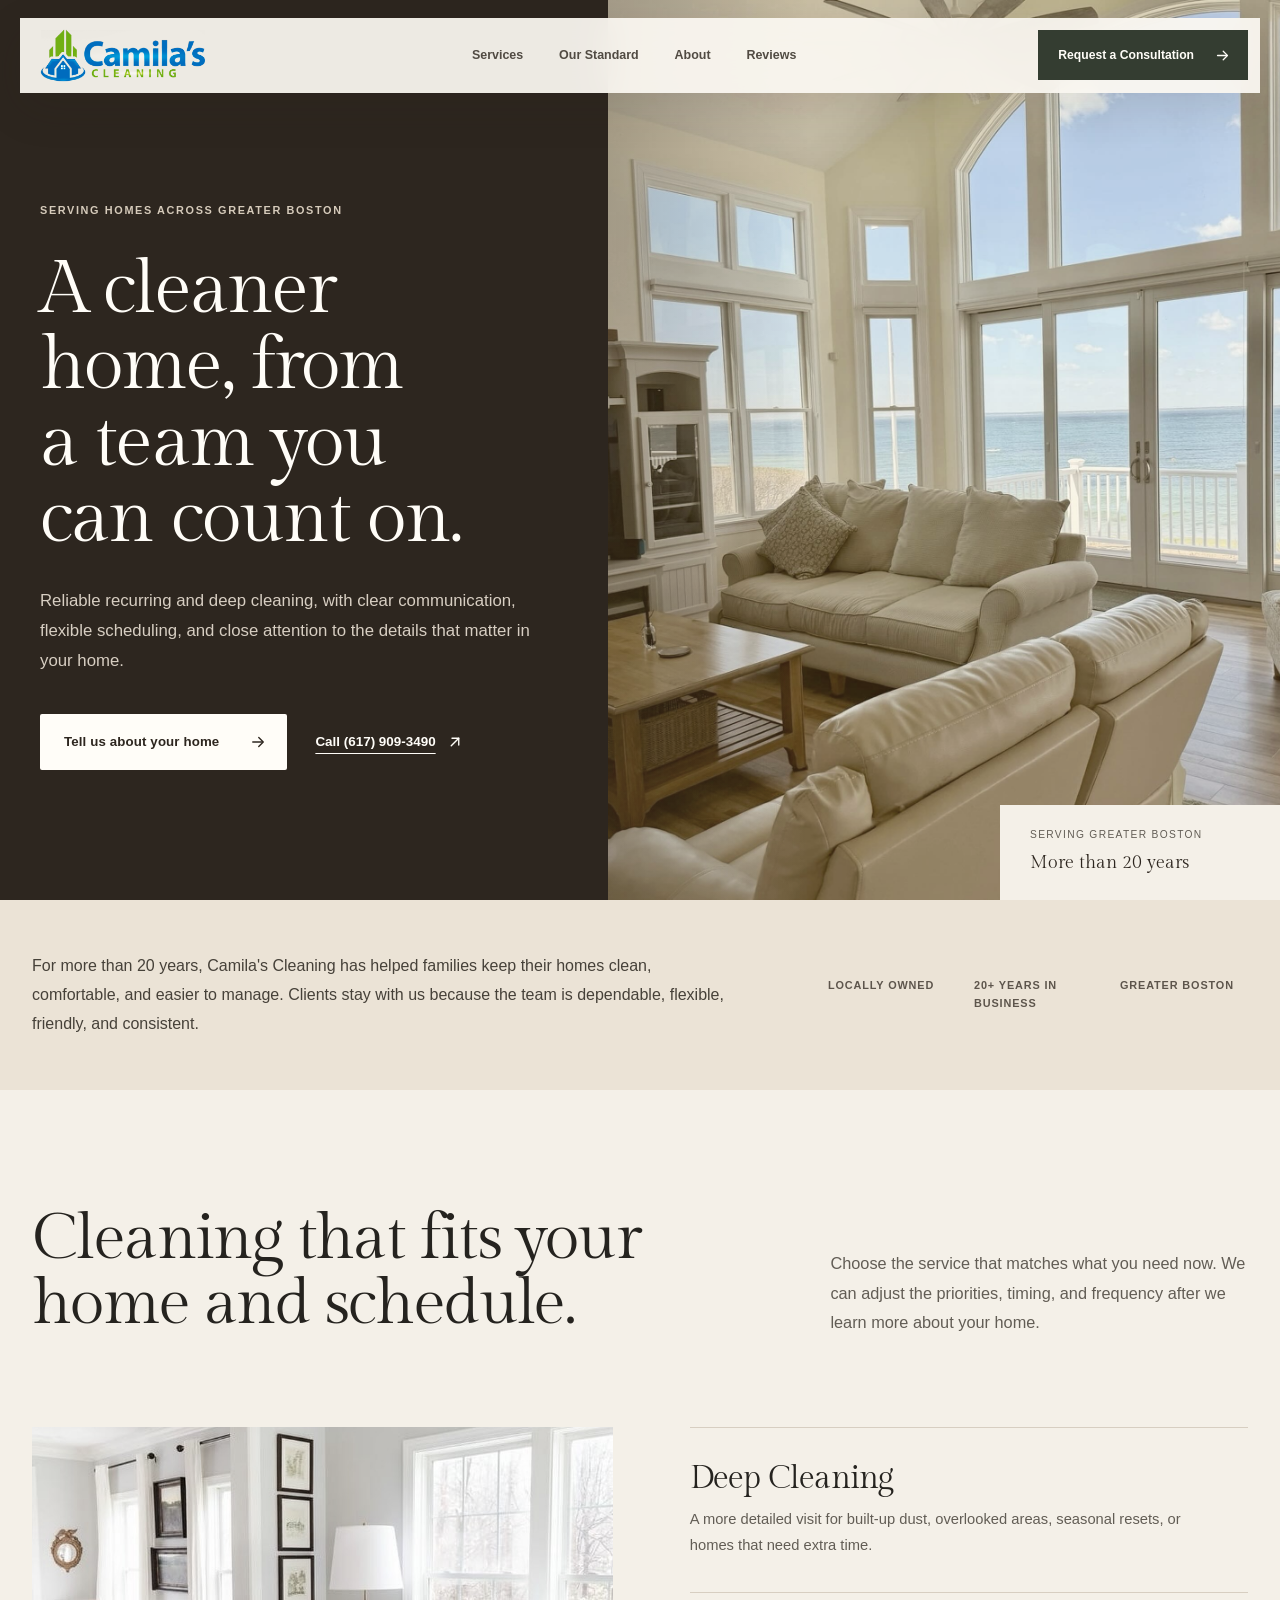
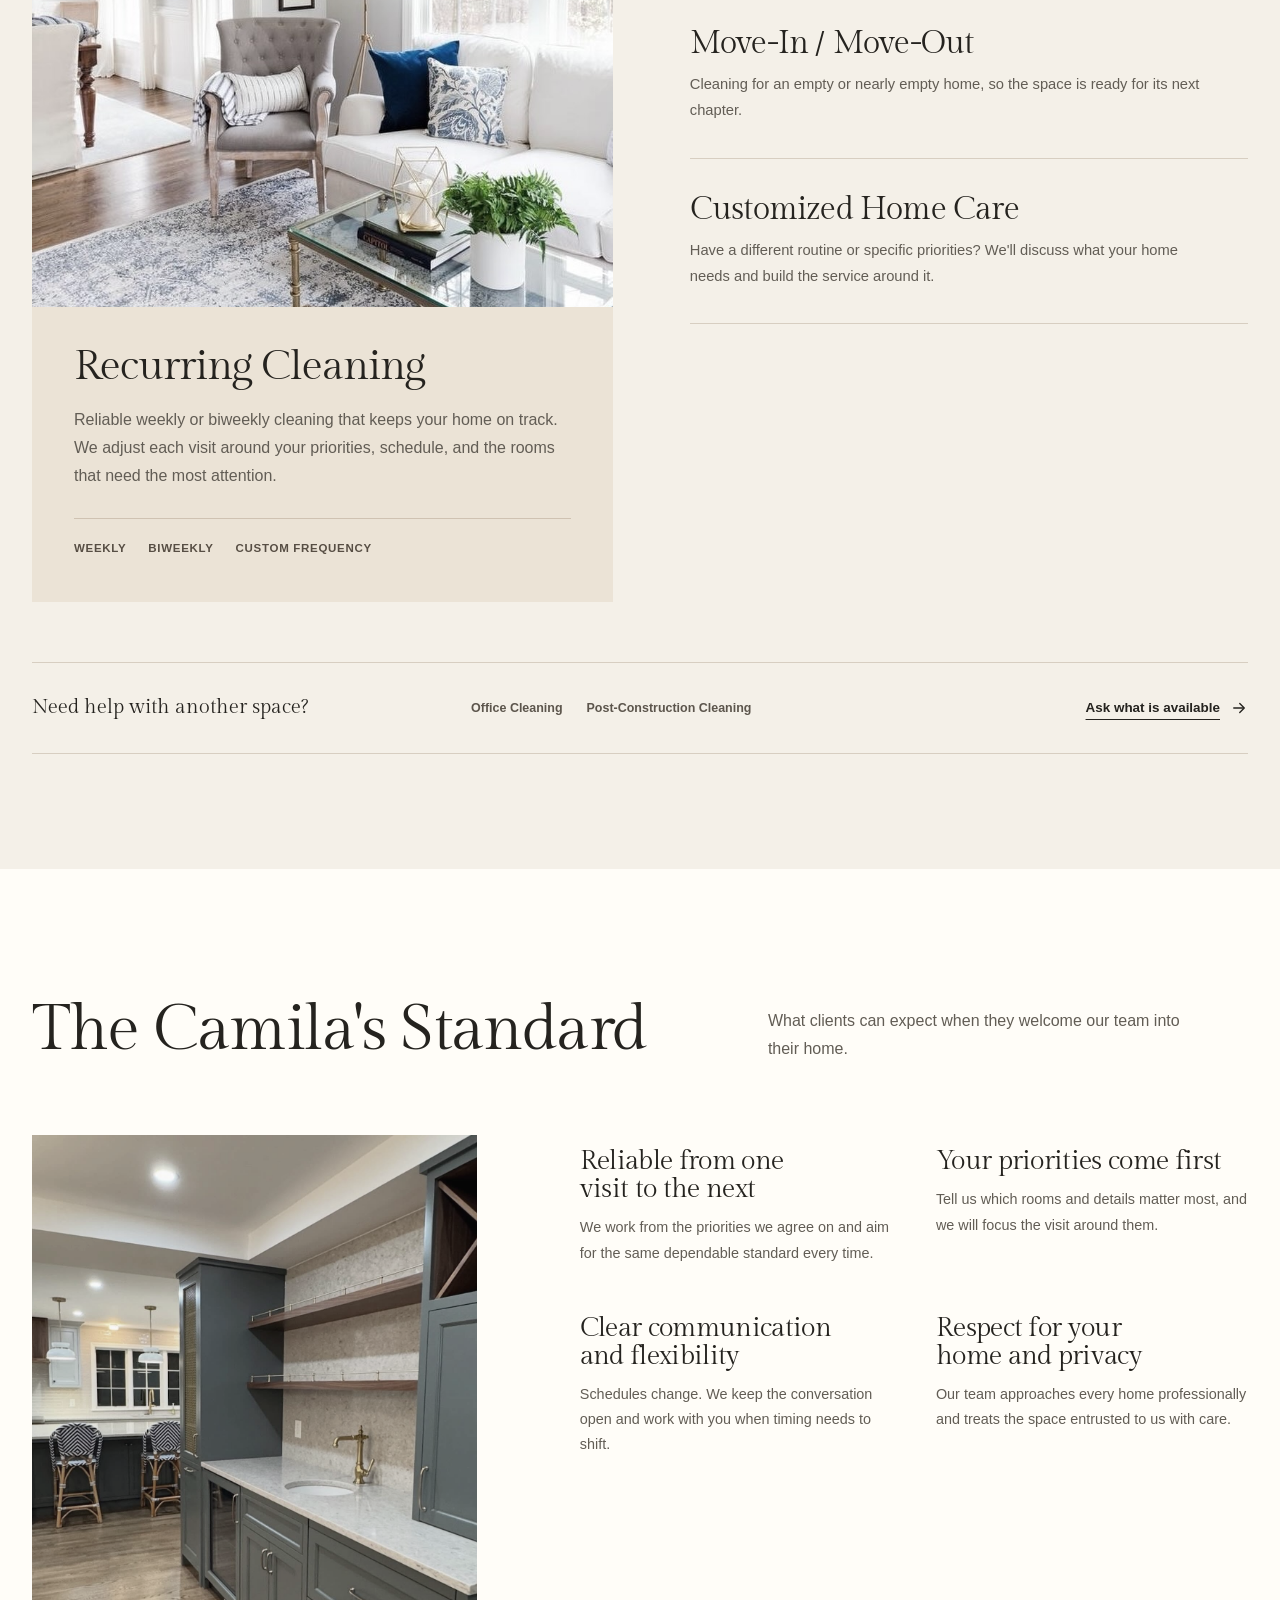
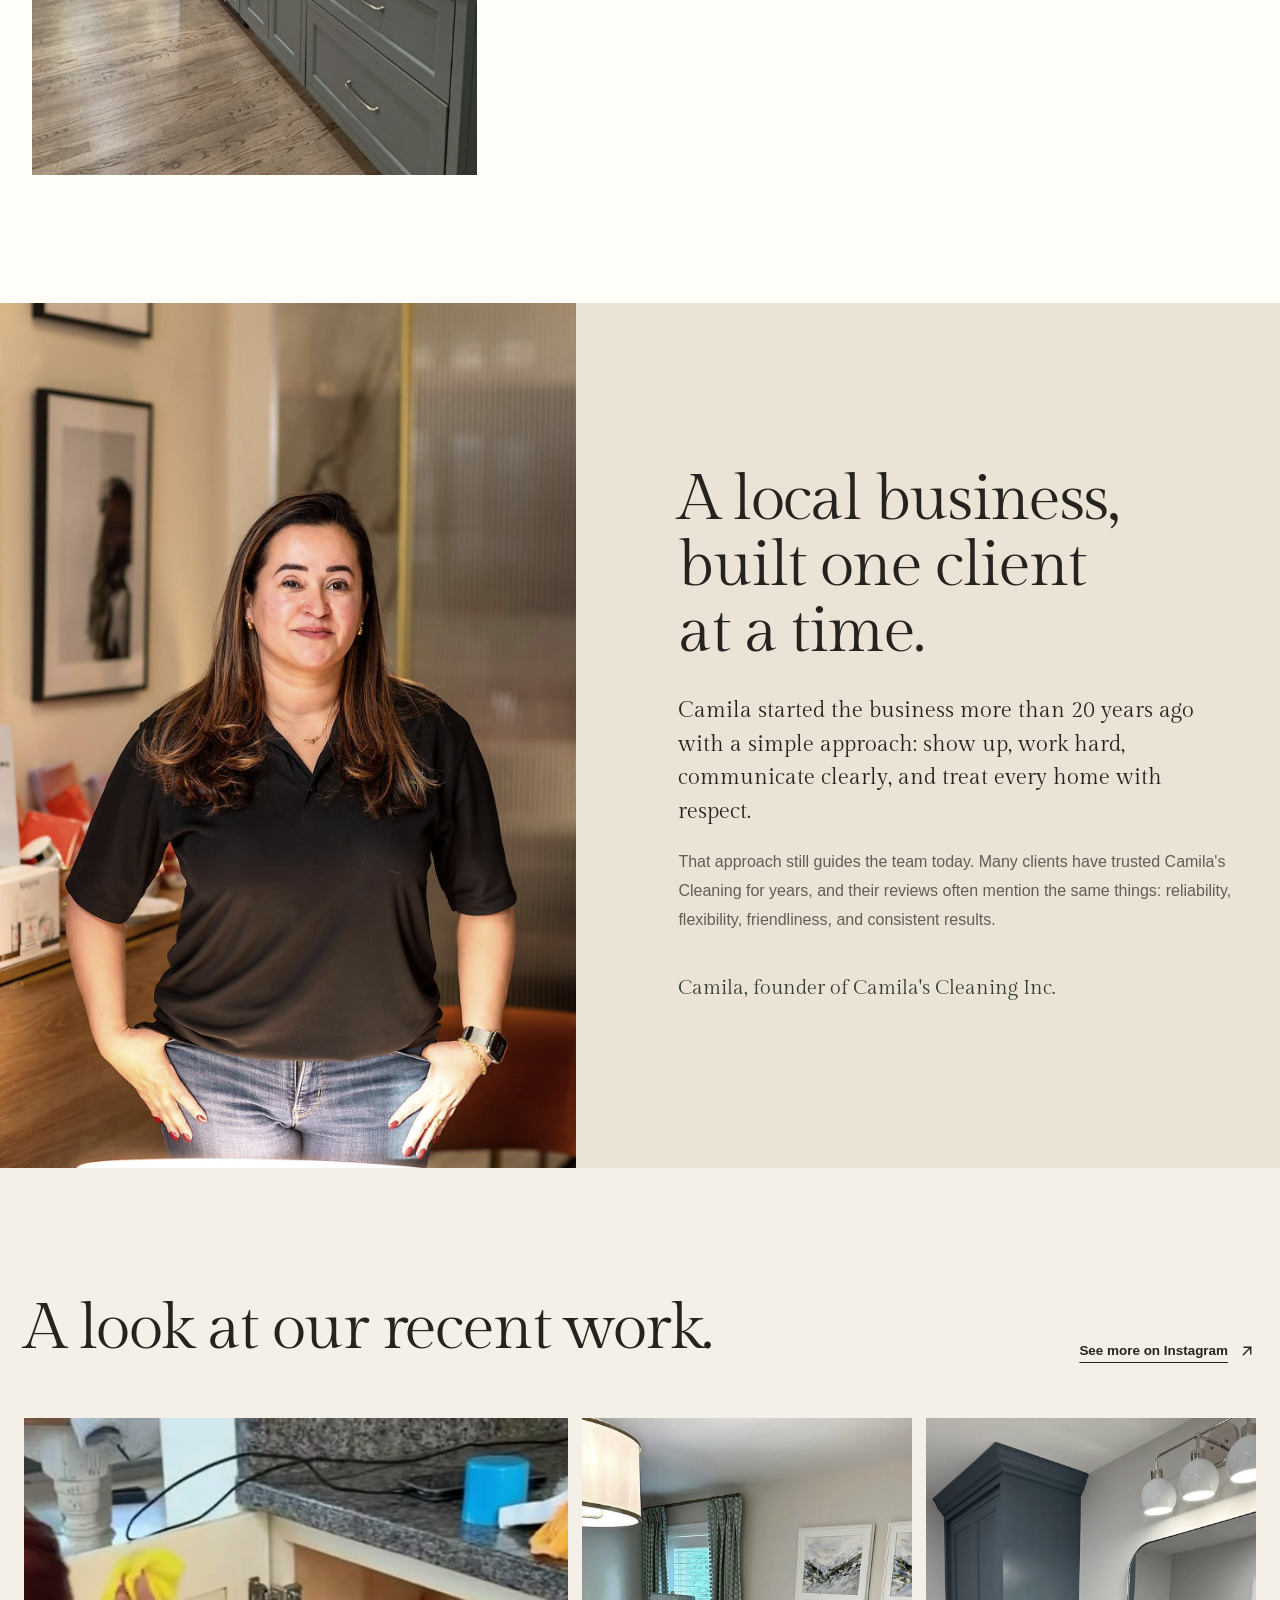
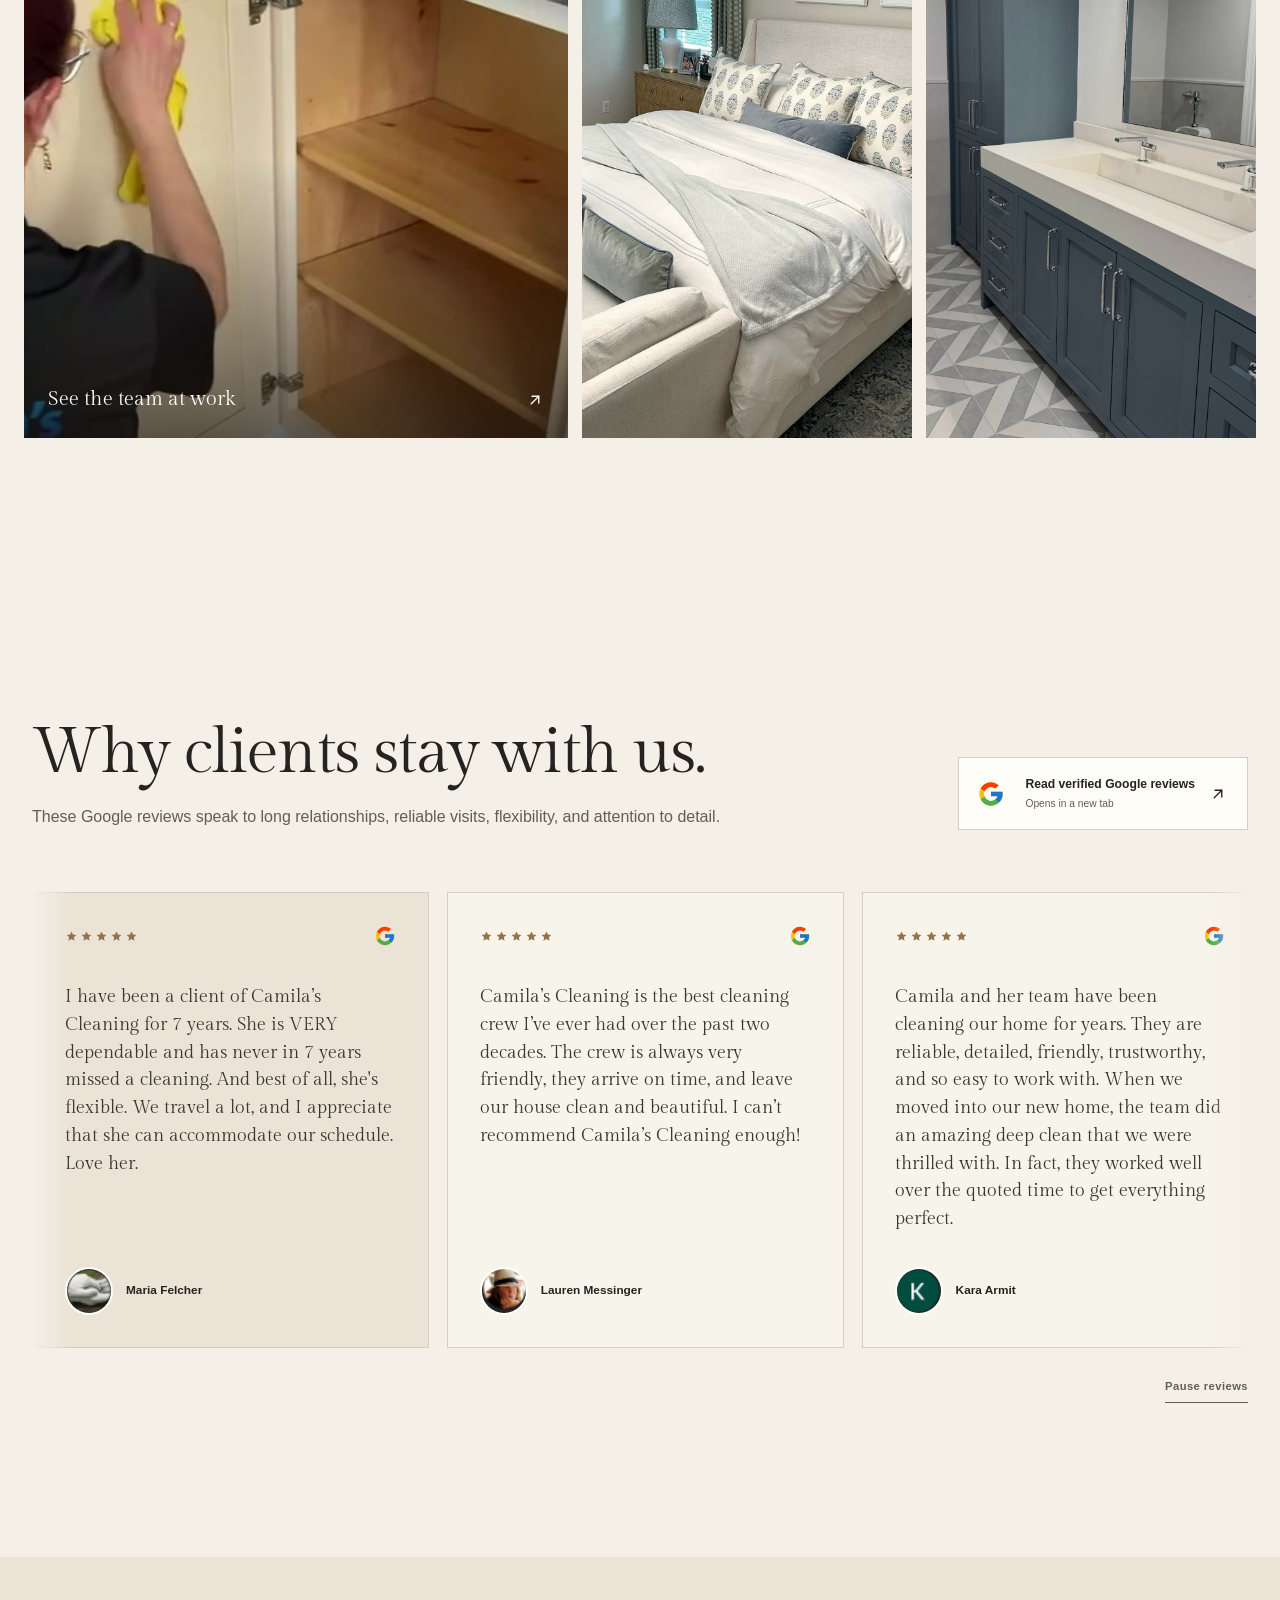
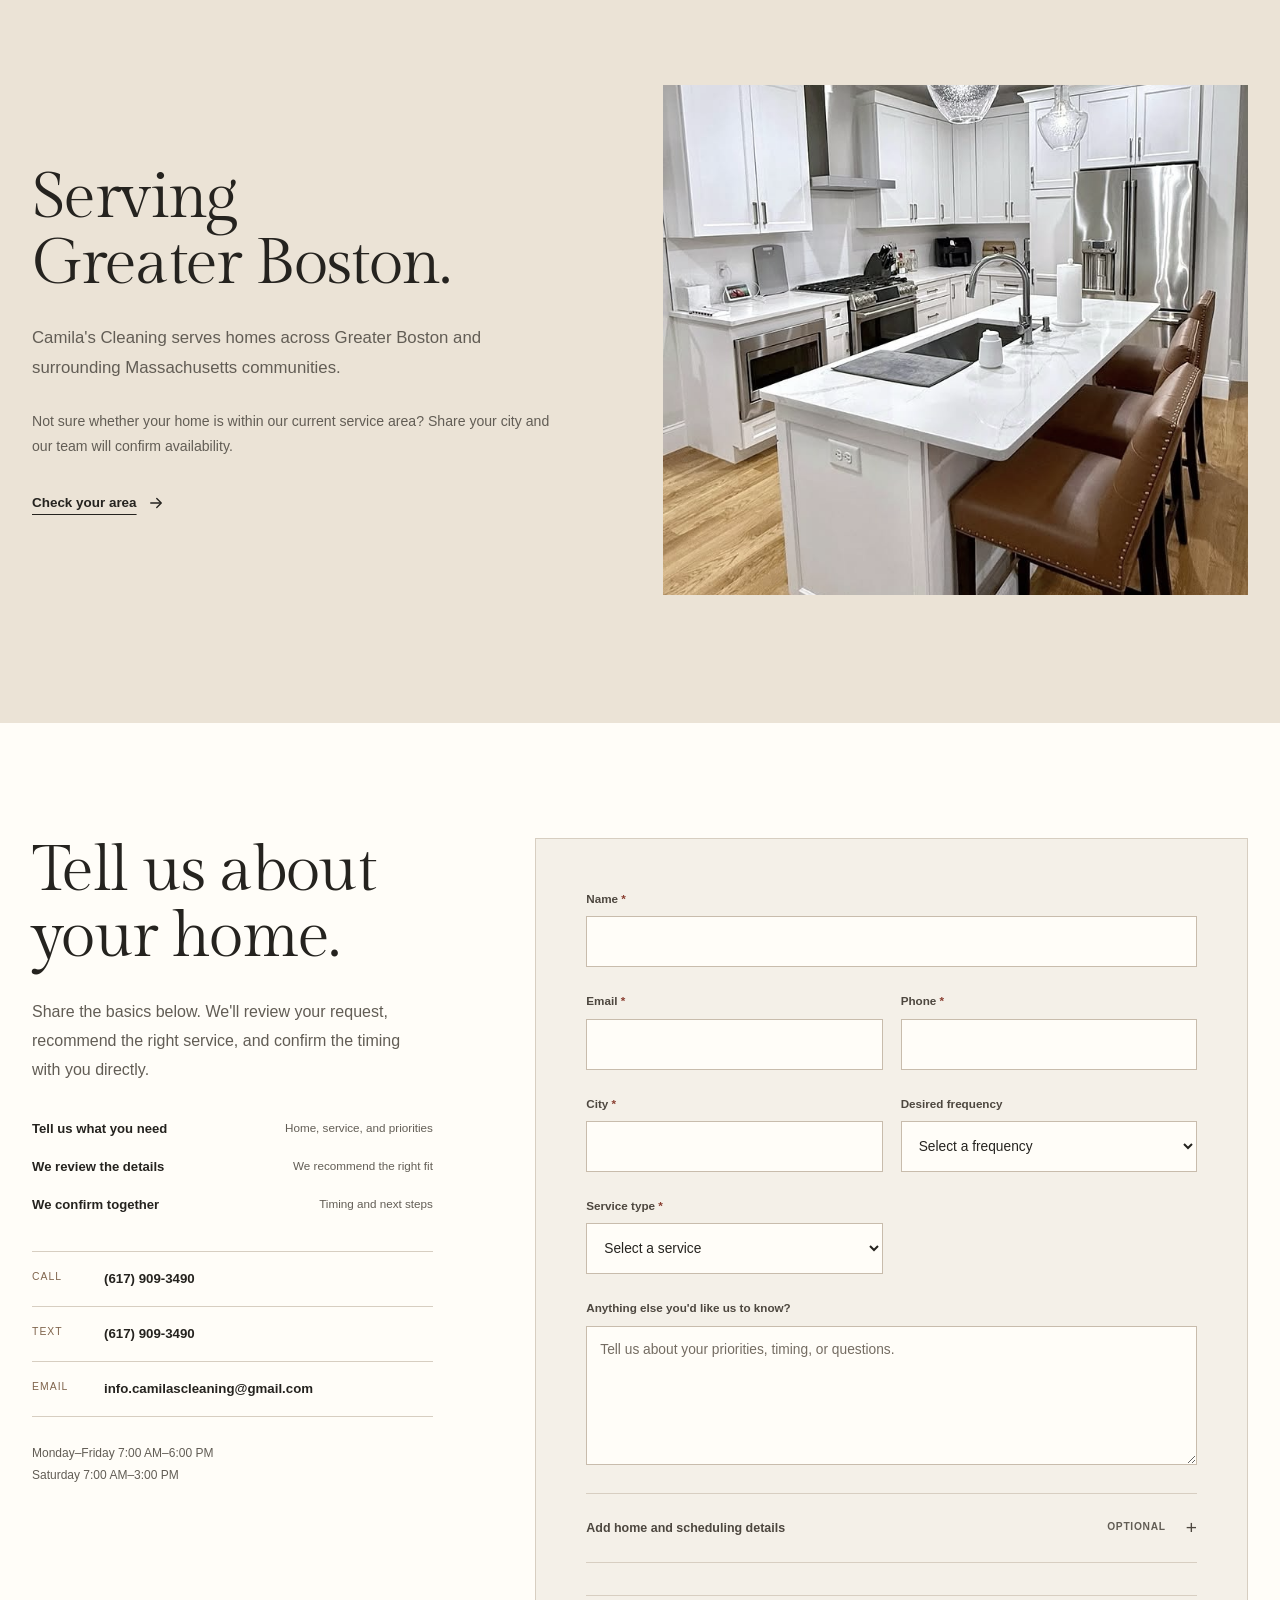
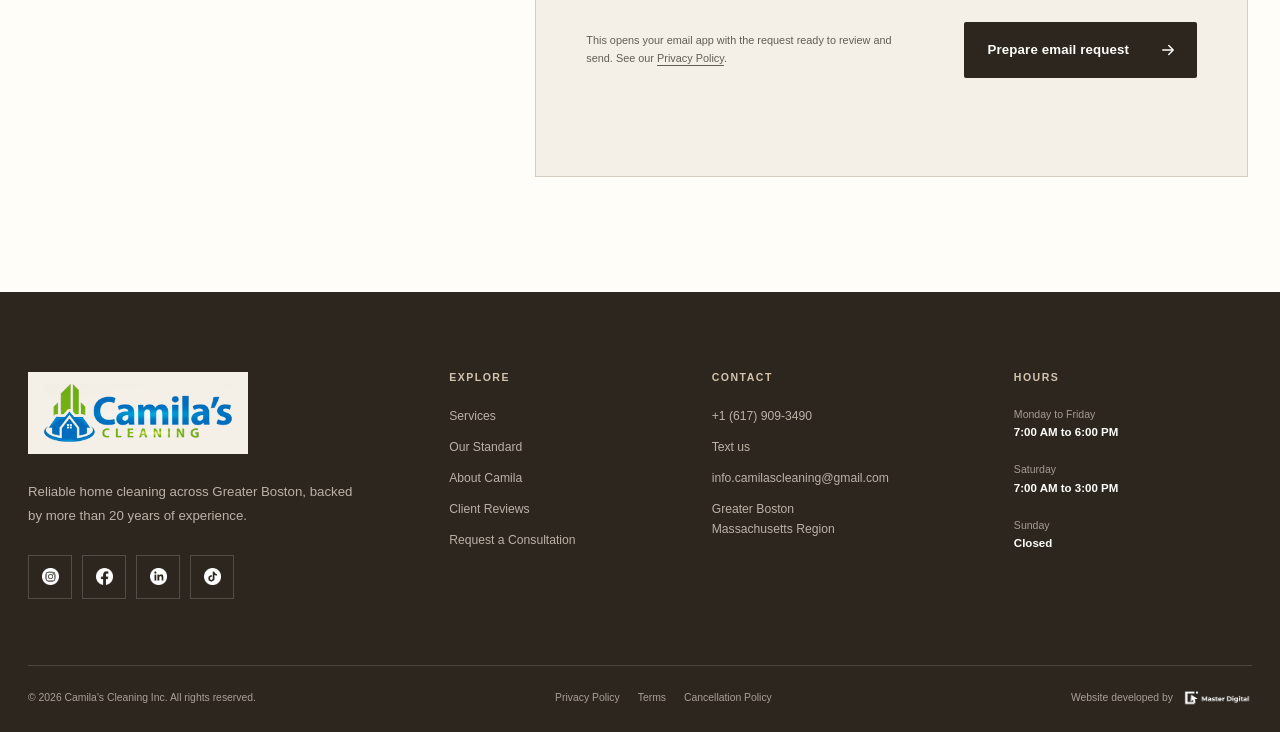
==== commit 2f1bcd98: "Refine home content and restore automatic reviews" ====
--- a/index.html
+++ b/index.html
@@ -5,10 +5,10 @@
   <meta name="viewport" content="width=device-width, initial-scale=1">
   <meta name="theme-color" content="#f4f0e8">
   <title>Premium House Cleaning in Greater Boston | Camila's Cleaning</title>
-  <meta name="description" content="Personalized residential cleaning and home care across Greater Boston, with thoughtful attention to your space, preferences, privacy, and routine.">
+  <meta name="description" content="Reliable recurring, deep, move-in, and move-out cleaning for homes across Greater Boston, with flexible scheduling and personal service.">
   <link rel="canonical" href="https://www.camilascleaningservice.com/">
-  <meta property="og:title" content="Premium Home Care in Greater Boston | Camila's Cleaning">
-  <meta property="og:description" content="Thoughtful residential cleaning shaped around your home, preferences, and routine.">
+  <meta property="og:title" content="House Cleaning in Greater Boston | Camila's Cleaning">
+  <meta property="og:description" content="Reliable home cleaning across Greater Boston, backed by more than 20 years of experience and flexible, personal service.">
   <meta property="og:url" content="https://www.camilascleaningservice.com/">
   <meta property="og:site_name" content="Camila's Cleaning Inc">
   <meta property="og:type" content="website">
@@ -16,16 +16,16 @@
   <meta property="og:image" content="https://www.camilascleaningservice.com/assets/og.png">
   <meta property="og:image:width" content="1200">
   <meta property="og:image:height" content="630">
-  <meta property="og:image:alt" content="Camila's Cleaning residential home care in Greater Boston">
+  <meta property="og:image:alt" content="Camila's Cleaning residential cleaning in Greater Boston">
   <meta name="twitter:card" content="summary_large_image">
-  <meta name="twitter:title" content="Premium Home Care in Greater Boston | Camila's Cleaning">
-  <meta name="twitter:description" content="Thoughtful residential cleaning shaped around your home, preferences, and routine.">
+  <meta name="twitter:title" content="House Cleaning in Greater Boston | Camila's Cleaning">
+  <meta name="twitter:description" content="Reliable home cleaning across Greater Boston, backed by more than 20 years of experience and flexible, personal service.">
   <meta name="twitter:image" content="https://www.camilascleaningservice.com/assets/og.png">
   <link rel="preload" href="assets/fonts/gilda-display/gilda-display-regular.ttf" as="font" type="font/ttf" crossorigin>
   <link rel="preload" href="assets/media-hq/hero-client/coastal-living-room.jpg" as="image" fetchpriority="high">
   <link rel="icon" href="assets/brand/camilas-favicon.png">
   <link rel="apple-touch-icon" href="assets/brand/camilas-favicon.png">
-  <link rel="stylesheet" href="styles.css?v=20260816">
+  <link rel="stylesheet" href="styles.css?v=20260816-3">
 </head>
 <body>
   <a class="skip-link" href="#main">Skip to main content</a>
@@ -44,7 +44,7 @@
         "image": "https://www.camilascleaningservice.com/assets/media-hq/hero-client/coastal-living-room.jpg",
         "telephone": "+1-617-909-3490",
         "email": "info.camilascleaning@gmail.com",
-        "description": "Personalized residential cleaning and home care serving Greater Boston and the Massachusetts region.",
+        "description": "Reliable recurring, deep, move-in, and move-out cleaning for homes across Greater Boston and surrounding Massachusetts communities.",
         "areaServed": [{"@type": "AdministrativeArea", "name": "Greater Boston"}, {"@type": "State", "name": "Massachusetts"}],
         "openingHoursSpecification": [
           {"@type": "OpeningHoursSpecification", "dayOfWeek": ["Monday", "Tuesday", "Wednesday", "Thursday", "Friday"], "opens": "07:00", "closes": "18:00"},
@@ -55,7 +55,7 @@
           "@type": "OfferCatalog",
           "name": "Cleaning Services",
           "itemListElement": [
-            {"@type": "Offer", "itemOffered": {"@type": "Service", "name": "Recurring Residential Care", "areaServed": "Greater Boston, Massachusetts"}},
+            {"@type": "Offer", "itemOffered": {"@type": "Service", "name": "Recurring Cleaning", "areaServed": "Greater Boston, Massachusetts"}},
             {"@type": "Offer", "itemOffered": {"@type": "Service", "name": "Deep Cleaning", "areaServed": "Greater Boston, Massachusetts"}},
             {"@type": "Offer", "itemOffered": {"@type": "Service", "name": "Move-In and Move-Out Cleaning", "areaServed": "Greater Boston, Massachusetts"}},
             {"@type": "Offer", "itemOffered": {"@type": "Service", "name": "Customized Home Care", "areaServed": "Greater Boston, Massachusetts"}},
@@ -78,109 +78,95 @@
 
   <header class="site-header" data-header>
     <a class="brand" href="#top" aria-label="Camila's Cleaning home"><img src="assets/brand/camilas-logo-transparent.png" alt="Camila's Cleaning Inc" width="415" height="136"></a>
-    <nav class="desktop-nav" aria-label="Main navigation"><a href="#services">Services</a><a href="#standard">Our Standard</a><a href="#experience">What to Expect</a><a href="#reviews">Reviews</a></nav>
-    <a class="header-cta" href="#consultation">Request a Consultation <svg aria-hidden="true"><use href="#icon-arrow"></use></svg></a>
-    <details class="mobile-nav"><summary aria-label="Open navigation"><span></span><span></span></summary><nav aria-label="Mobile navigation"><a href="#services">Services</a><a href="#standard">Our Standard</a><a href="#experience">What to Expect</a><a href="#reviews">Reviews</a><a href="#consultation">Request a Consultation</a></nav></details>
+    <nav class="desktop-nav" aria-label="Main navigation"><a href="#services">Services</a><a href="#standard">Our Standard</a><a href="#about">About</a><a href="#reviews">Reviews</a></nav>
+    <a class="header-cta" href="#consultation"><span>Request a Consultation</span><svg aria-hidden="true"><use href="#icon-arrow"></use></svg></a>
+    <details class="mobile-nav"><summary aria-label="Open navigation"><span></span><span></span></summary><nav aria-label="Mobile navigation"><a href="#services">Services</a><a href="#standard">Our Standard</a><a href="#about">About</a><a href="#reviews">Reviews</a><a href="#consultation">Request a Consultation</a></nav></details>
   </header>
 
   <main id="main">
     <section class="hero" id="top" aria-labelledby="hero-title">
       <div class="hero-copy">
-        <p class="hero-location">Residential home care · Greater Boston</p>
-        <h1 id="hero-title">Exceptional care for the home you love.</h1>
-        <p class="hero-lead">Premium residential cleaning shaped around your space, your preferences, and the way you live.</p>
-        <div class="hero-actions"><a class="button button--light" href="#consultation">Request a Consultation <svg aria-hidden="true"><use href="#icon-arrow"></use></svg></a><a class="text-link text-link--light" href="tel:+16179093490">Call (617) 909-3490 <svg aria-hidden="true"><use href="#icon-external"></use></svg></a></div>
-        <p class="hero-note">Thoughtful service. Consistent attention. A home that feels beautifully cared for.</p>
+        <p class="hero-location">Serving homes across Greater Boston</p>
+        <h1 id="hero-title">A cleaner home, from a team you can count on.</h1>
+        <p class="hero-lead">Reliable recurring and deep cleaning, with clear communication, flexible scheduling, and close attention to the details that matter in your home.</p>
+        <div class="hero-actions"><a class="button button--light" href="#consultation">Tell us about your home <svg aria-hidden="true"><use href="#icon-arrow"></use></svg></a><a class="text-link text-link--light" href="tel:+16179093490">Call (617) 909-3490 <svg aria-hidden="true"><use href="#icon-external"></use></svg></a></div>
       </div>
       <div class="hero-visual">
         <img src="assets/media-hq/hero-client/coastal-living-room.jpg" alt="Bright, carefully maintained living room overlooking the water" width="1600" height="2000" fetchpriority="high">
-        <div class="hero-caption"><span>Care in every detail</span><strong>Camila's Cleaning</strong></div>
+        <div class="hero-caption"><span>Serving Greater Boston</span><strong>More than 20 years</strong></div>
       </div>
     </section>
 
-    <div class="trust-ribbon" aria-label="Company highlights"><span>Locally owned</span><span>More than 20 years of care</span><span>Serving Greater Boston</span><span>Residential care, personalized</span></div>
+    <section class="trust-intro" aria-label="About Camila's Cleaning">
+      <p>For more than 20 years, Camila's Cleaning has helped families keep their homes clean, comfortable, and easier to manage. Clients stay with us because the team is dependable, flexible, friendly, and consistent.</p>
+      <ul aria-label="Company highlights"><li>Locally owned</li><li>20+ years in business</li><li>Greater Boston</li></ul>
+    </section>
 
     <section class="section services" id="services" aria-labelledby="services-title">
-      <div class="section-intro"><h2 id="services-title">Home care designed around real life.</h2><p>From a dependable weekly rhythm to a detailed seasonal reset, every service begins with the needs of your home—not a one-size-fits-all checklist.</p></div>
+      <div class="section-intro"><h2 id="services-title">Cleaning that fits your home and schedule.</h2><p>Choose the service that matches what you need now. We can adjust the priorities, timing, and frequency after we learn more about your home.</p></div>
       <div class="service-editorial">
         <article class="service-feature">
           <div class="service-feature__image"><img src="assets/media-hq/hero-client/bright-living-room.jpg" alt="Refined living room prepared with careful attention" width="1600" height="2000" loading="lazy"></div>
-          <div class="service-feature__copy"><span class="service-index">01</span><h3>Recurring Residential Care</h3><p>Ongoing care that keeps your home feeling composed, comfortable, and ready for the week ahead.</p><ul class="service-details" aria-label="Available recurring frequencies"><li>Weekly</li><li>Biweekly</li><li>Custom frequency</li></ul></div>
+          <div class="service-feature__copy"><h3>Recurring Cleaning</h3><p>Reliable weekly or biweekly cleaning that keeps your home on track. We adjust each visit around your priorities, schedule, and the rooms that need the most attention.</p><ul class="service-details" aria-label="Available recurring frequencies"><li>Weekly</li><li>Biweekly</li><li>Custom frequency</li></ul></div>
         </article>
         <div class="service-list">
-          <article><span class="service-index">02</span><div><h3>Weekly / Biweekly Cleaning</h3><p>A reliable cadence of detailed upkeep, adapted to the rooms and routines that matter most to you.</p></div></article>
-          <article><span class="service-index">03</span><div><h3>Deep Cleaning</h3><p>A considered reset for areas that need more time and attention, handled room by room.</p></div></article>
-          <article><span class="service-index">04</span><div><h3>Move-In / Move-Out</h3><p>Thoughtful preparation for a new beginning or a clean, carefully finished handover.</p></div></article>
-          <article><span class="service-index">05</span><div><h3>Customized Home Care</h3><p>A service plan shaped around your home's surfaces, priorities, preferred frequency, and changing needs.</p></div></article>
+          <article><div><h3>Deep Cleaning</h3><p>A more detailed visit for built-up dust, overlooked areas, seasonal resets, or homes that need extra time.</p></div></article>
+          <article><div><h3>Move-In / Move-Out</h3><p>Cleaning for an empty or nearly empty home, so the space is ready for its next chapter.</p></div></article>
+          <article><div><h3>Customized Home Care</h3><p>Have a different routine or specific priorities? We'll discuss what your home needs and build the service around it.</p></div></article>
         </div>
       </div>
-      <aside class="additional-services" aria-label="Additional cleaning services"><p>Additional services for spaces and transitions</p><div><span>Office Cleaning</span><span>Post-Construction Cleaning</span></div><a class="text-link" href="#consultation">Ask about your space <svg aria-hidden="true"><use href="#icon-arrow"></use></svg></a></aside>
+      <aside class="additional-services" aria-label="Additional cleaning services"><p>Need help with another space?</p><div><span>Office Cleaning</span><span>Post-Construction Cleaning</span></div><a class="text-link" href="#consultation">Ask what is available <svg aria-hidden="true"><use href="#icon-arrow"></use></svg></a></aside>
     </section>
 
     <section class="standard" id="standard" aria-labelledby="standard-title">
-      <div class="standard-heading"><h2 id="standard-title">The Camila's Standard</h2><p>A thoughtful approach to kitchens, bathrooms, bedrooms, and shared living spaces—shaped around the way your home is used.</p></div>
+      <div class="standard-heading"><h2 id="standard-title">The Camila's Standard</h2><p>What clients can expect when they welcome our team into their home.</p></div>
       <div class="standard-layout">
         <div class="standard-image"><img src="assets/media-hq/hero-client/charcoal-kitchen.jpg" alt="Detailed kitchen with carefully cleaned counters and surfaces" width="1600" height="2000" loading="lazy"></div>
         <div class="standard-principles">
-          <article><span>01</span><div><h3>Attention that feels personal</h3><p>Your priorities and preferences guide the visit, so care feels considered rather than routine.</p></div></article>
-          <article><span>02</span><div><h3>Respect for your privacy</h3><p>We approach every home with discretion, professionalism, and respect for the space entrusted to us.</p></div></article>
-          <article><span>03</span><div><h3>Consistency, visit after visit</h3><p>A clear service plan helps keep attention aligned with what matters most in your home.</p></div></article>
-          <article><span>04</span><div><h3>Care for surfaces and details</h3><p>Different spaces call for different attention. We take time to understand the finishes and focal points in your home.</p></div></article>
-          <article><span>05</span><div><h3>Room to adapt</h3><p>As schedules and household needs change, the conversation remains open and personal.</p></div></article>
-          <a class="button button--sand" href="#consultation">Request a Consultation <svg aria-hidden="true"><use href="#icon-arrow"></use></svg></a>
+          <article><div><h3>Reliable from one visit to the next</h3><p>We work from the priorities we agree on and aim for the same dependable standard every time.</p></div></article>
+          <article><div><h3>Your priorities come first</h3><p>Tell us which rooms and details matter most, and we will focus the visit around them.</p></div></article>
+          <article><div><h3>Clear communication and flexibility</h3><p>Schedules change. We keep the conversation open and work with you when timing needs to shift.</p></div></article>
+          <article><div><h3>Respect for your home and privacy</h3><p>Our team approaches every home professionally and treats the space entrusted to us with care.</p></div></article>
         </div>
       </div>
     </section>
 
     <section class="founder" id="about" aria-labelledby="founder-title">
       <div class="founder-image"><img src="assets/media-hq/brand/camila-about.jpg" alt="Camila, founder of Camila's Cleaning Inc" width="1066" height="1600" loading="lazy"></div>
-      <div class="founder-copy"><p class="founder-name">Meet Camila</p><h2 id="founder-title">Built on trust, one home at a time.</h2><p class="founder-lead">Camila started with a simple promise: work hard, be honest, and treat every home with genuine respect.</p><p>More than 20 years later, that promise still guides Camila's Cleaning as it cares for homes and businesses throughout Greater Boston.</p><span class="founder-signature">Camila's Cleaning Inc.</span></div>
-    </section>
-
-    <section class="section journey" id="experience" aria-labelledby="journey-title">
-      <div class="section-intro"><h2 id="journey-title">What to expect.</h2><p>A clear beginning, a personal plan, and thoughtful communication from the first conversation onward.</p></div>
-      <ol class="journey-list">
-        <li><span>01</span><div><h3>Get in Touch</h3><p>Tell us about your home, your timing, and the kind of care you are looking for.</p></div></li>
-        <li><span>02</span><div><h3>Personal Consultation</h3><p>We'll talk through your priorities, preferences, and the details that make your space unique.</p></div></li>
-        <li><span>03</span><div><h3>Personalized Service Plan</h3><p>We'll outline a service and frequency suited to the needs of your home.</p></div></li>
-        <li><span>04</span><div><h3>Meet Your Team</h3><p>Before service begins, we'll confirm the visit details and help you know what to expect.</p></div></li>
-        <li><span>05</span><div><h3>Come Home &amp; Enjoy</h3><p>Return to a home that feels settled, refreshed, and beautifully cared for.</p></div></li>
-      </ol>
+      <div class="founder-copy"><h2 id="founder-title">A local business, built one client at a time.</h2><p class="founder-lead">Camila started the business more than 20 years ago with a simple approach: show up, work hard, communicate clearly, and treat every home with respect.</p><p>That approach still guides the team today. Many clients have trusted Camila's Cleaning for years, and their reviews often mention the same things: reliability, flexibility, friendliness, and consistent results.</p><span class="founder-signature">Camila, founder of Camila's Cleaning Inc.</span></div>
     </section>
 
     <section class="work" aria-labelledby="work-title">
-      <div class="work-heading"><h2 id="work-title">Real homes. Thoughtfully cared for.</h2><a class="text-link text-link--light" href="https://www.instagram.com/camilascleaningservice/" target="_blank" rel="noreferrer">See more on Instagram <svg aria-hidden="true"><use href="#icon-external"></use></svg></a></div>
+      <div class="work-heading"><h2 id="work-title">A look at our recent work.</h2><a class="text-link" href="https://www.instagram.com/camilascleaningservice/" target="_blank" rel="noreferrer">See more on Instagram <svg aria-hidden="true"><use href="#icon-external"></use></svg></a></div>
       <div class="work-gallery" aria-label="Recent work gallery">
-        <a class="work-gallery__video" href="https://www.instagram.com/camilascleaningservice/reel/Dac-3ahRIWN/" target="_blank" rel="noreferrer"><video src="assets/videos/care-in-every-detail-clean.mp4" poster="assets/media-hq/instagram/team-at-work-poster.jpg" muted loop playsinline preload="metadata" aria-label="Camila's Cleaning team at work"></video><span>Care in every detail <svg aria-hidden="true"><use href="#icon-external"></use></svg></span></a>
+        <a class="work-gallery__video" href="https://www.instagram.com/camilascleaningservice/reel/Dac-3ahRIWN/" target="_blank" rel="noreferrer"><video src="assets/videos/care-in-every-detail-clean.mp4" poster="assets/media-hq/instagram/team-at-work-poster.jpg" muted loop playsinline preload="metadata" aria-label="Camila's Cleaning team at work"></video><span>See the team at work <svg aria-hidden="true"><use href="#icon-external"></use></svg></span></a>
         <img src="assets/media-hq/hero-client/bedroom-blue-accents.jpg" alt="Carefully arranged bedroom after service" width="1600" height="2000" loading="lazy">
         <img src="assets/media-hq/hero-client/bathroom-navy-vanity.jpg" alt="Clean bathroom with navy vanity and polished mirrors" width="1600" height="2000" loading="lazy">
       </div>
     </section>
 
     <section class="section reviews" id="reviews" aria-labelledby="reviews-title">
-      <div class="reviews-heading"><div><h2 id="reviews-title">Trusted through the years.</h2><p>Real words from clients who welcome Camila's Cleaning into their homes.</p></div><a class="google-link" href="https://www.google.com/search?q=Camila%27s+Cleaning+Inc+Boston+MA+reviews" target="_blank" rel="noreferrer"><img src="assets/social/google-g.svg" alt="" width="28" height="28"><span><strong>Read verified Google reviews</strong><small>Opens in a new tab</small></span><svg aria-hidden="true"><use href="#icon-external"></use></svg></a></div>
-      <div class="review-carousel" data-review-carousel role="region" aria-roledescription="carousel" aria-label="Google client reviews" aria-live="off" tabindex="0">
+      <div class="reviews-heading"><div><h2 id="reviews-title">Why clients stay with us.</h2><p>These Google reviews speak to long relationships, reliable visits, flexibility, and attention to detail.</p></div><a class="google-link" href="https://www.google.com/search?q=Camila%27s+Cleaning+Inc+Boston+MA+reviews" target="_blank" rel="noreferrer"><img src="assets/social/google-g.svg" alt="" width="28" height="28"><span><strong>Read verified Google reviews</strong><small>Opens in a new tab</small></span><svg aria-hidden="true"><use href="#icon-external"></use></svg></a></div>
+      <div class="review-carousel" data-review-carousel role="region" aria-roledescription="carousel" aria-label="Selected Google client reviews" aria-live="off" tabindex="0">
         <div class="review-track">
           <div class="review-group">
-        <article class="review-card review-card--featured"><div class="review-meta"><span class="review-stars" aria-label="5 out of 5 stars"><svg><use href="#icon-star"></use></svg><svg><use href="#icon-star"></use></svg><svg><use href="#icon-star"></use></svg><svg><use href="#icon-star"></use></svg><svg><use href="#icon-star"></use></svg></span><img src="assets/social/google-g.svg" alt="Google review" width="22" height="22"></div><blockquote>I have been a client of Camila’s Cleaning for 7 years. She is VERY dependable and has never in 7 years missed a cleaning. And best of all, she's flexible. We travel a lot, and I appreciate that she can accommodate our schedule. Love her.</blockquote><footer><img src="assets/reviews/maria-felcher.png" alt="Maria Felcher's profile photo" width="56" height="56"><strong>Maria Felcher</strong></footer></article>
-        <article class="review-card"><div class="review-meta"><span class="review-stars" aria-label="5 out of 5 stars"><svg><use href="#icon-star"></use></svg><svg><use href="#icon-star"></use></svg><svg><use href="#icon-star"></use></svg><svg><use href="#icon-star"></use></svg><svg><use href="#icon-star"></use></svg></span><img src="assets/social/google-g.svg" alt="Google review" width="22" height="22"></div><blockquote>Camila’s Cleaning is the best cleaning crew I’ve ever had over the past two decades. The crew is always very friendly, they arrive on time, and leave our house clean and beautiful. I can’t recommend Camila’s Cleaning enough!</blockquote><footer><img src="assets/reviews/lauren-messinger.png" alt="Lauren Messinger's profile photo" width="56" height="56"><strong>Lauren Messinger</strong></footer></article>
-        <article class="review-card"><div class="review-meta"><span class="review-stars" aria-label="5 out of 5 stars"><svg><use href="#icon-star"></use></svg><svg><use href="#icon-star"></use></svg><svg><use href="#icon-star"></use></svg><svg><use href="#icon-star"></use></svg><svg><use href="#icon-star"></use></svg></span><img src="assets/social/google-g.svg" alt="Google review" width="22" height="22"></div><blockquote>Camila and her team have been cleaning our home for years. They are reliable, detailed, friendly, trustworthy, and so easy to work with. When we moved into our new home, the team did an amazing deep clean that we were thrilled with. In fact, they worked well over the quoted time to get everything perfect.</blockquote><footer><img src="assets/reviews/kara-armit.png" alt="Kara Armit's profile photo" width="56" height="56"><strong>Kara Armit</strong></footer></article>
-        <article class="review-card"><div class="review-meta"><span class="review-stars" aria-label="5 out of 5 stars"><svg><use href="#icon-star"></use></svg><svg><use href="#icon-star"></use></svg><svg><use href="#icon-star"></use></svg><svg><use href="#icon-star"></use></svg><svg><use href="#icon-star"></use></svg></span><img src="assets/social/google-g.svg" alt="Google review" width="22" height="22"></div><blockquote>I highly recommend Camila’s cleaning. I have used Camila for many years. The crew does an excellent and thorough job. They have never missed a scheduled visit. If there is a need to reschedule due to weather or vacations, we have always worked it out.</blockquote><footer><img src="assets/reviews/tom-phelps.png" alt="Tom Phelps's profile photo" width="56" height="56"><strong>Tom Phelps</strong></footer></article>
-        <article class="review-card"><div class="review-meta"><span class="review-stars" aria-label="5 out of 5 stars"><svg><use href="#icon-star"></use></svg><svg><use href="#icon-star"></use></svg><svg><use href="#icon-star"></use></svg><svg><use href="#icon-star"></use></svg><svg><use href="#icon-star"></use></svg></span><img src="assets/social/google-g.svg" alt="Google review" width="22" height="22"></div><blockquote>Camilla’s Cleaning is amazing, we’re so thankful to them keeping our home manageable and in great shape over the last several years. They’ve given us so much time back so we can focus on our family, I can’t recommend a more trustworthy team to bring into your home!</blockquote><footer><img src="assets/reviews/jaime-rivera.png" alt="Jaime Rivera's profile photo" width="56" height="56"><strong>Jaime Rivera</strong></footer></article>
-        <article class="review-card"><div class="review-meta"><span class="review-stars" aria-label="5 out of 5 stars"><svg><use href="#icon-star"></use></svg><svg><use href="#icon-star"></use></svg><svg><use href="#icon-star"></use></svg><svg><use href="#icon-star"></use></svg><svg><use href="#icon-star"></use></svg></span><img src="assets/social/google-g.svg" alt="Google review" width="22" height="22"></div><blockquote>Camila and her crew were fantastic. Camila responded to my inquiries quickly and was able to get a crew quickly to deep clean my family’s house before our staging and open house. They worked hard all day and did a fantastic job. Camila is a true business-woman who cares about doing a great job for her customers. I absolutely recommend her to anyone looking for cleaning services in the area!</blockquote><footer><img src="assets/reviews/laura-dames.png" alt="Laura Dames's profile photo" width="56" height="56"><strong>Laura Dames</strong></footer></article>
+            <article class="review-card review-card--featured"><div class="review-meta"><span class="review-stars" aria-label="5 out of 5 stars"><svg><use href="#icon-star"></use></svg><svg><use href="#icon-star"></use></svg><svg><use href="#icon-star"></use></svg><svg><use href="#icon-star"></use></svg><svg><use href="#icon-star"></use></svg></span><img src="assets/social/google-g.svg" alt="Google review" width="22" height="22"></div><blockquote>I have been a client of Camila’s Cleaning for 7 years. She is VERY dependable and has never in 7 years missed a cleaning. And best of all, she's flexible. We travel a lot, and I appreciate that she can accommodate our schedule. Love her.</blockquote><footer><span class="review-avatar review-avatar--maria"><img src="assets/reviews/maria-felcher.png" alt="Maria Felcher's profile photo" width="454" height="176"></span><strong>Maria Felcher</strong></footer></article>
+            <article class="review-card"><div class="review-meta"><span class="review-stars" aria-label="5 out of 5 stars"><svg><use href="#icon-star"></use></svg><svg><use href="#icon-star"></use></svg><svg><use href="#icon-star"></use></svg><svg><use href="#icon-star"></use></svg><svg><use href="#icon-star"></use></svg></span><img src="assets/social/google-g.svg" alt="Google review" width="22" height="22"></div><blockquote>Camila’s Cleaning is the best cleaning crew I’ve ever had over the past two decades. The crew is always very friendly, they arrive on time, and leave our house clean and beautiful. I can’t recommend Camila’s Cleaning enough!</blockquote><footer><span class="review-avatar review-avatar--lauren"><img src="assets/reviews/lauren-messinger.png" alt="Lauren Messinger's profile photo" width="457" height="192"></span><strong>Lauren Messinger</strong></footer></article>
+            <article class="review-card"><div class="review-meta"><span class="review-stars" aria-label="5 out of 5 stars"><svg><use href="#icon-star"></use></svg><svg><use href="#icon-star"></use></svg><svg><use href="#icon-star"></use></svg><svg><use href="#icon-star"></use></svg><svg><use href="#icon-star"></use></svg></span><img src="assets/social/google-g.svg" alt="Google review" width="22" height="22"></div><blockquote>Camila and her team have been cleaning our home for years. They are reliable, detailed, friendly, trustworthy, and so easy to work with. When we moved into our new home, the team did an amazing deep clean that we were thrilled with. In fact, they worked well over the quoted time to get everything perfect.</blockquote><footer><span class="review-avatar review-avatar--kara"><img src="assets/reviews/kara-armit.png" alt="Kara Armit's profile photo" width="446" height="187"></span><strong>Kara Armit</strong></footer></article>
           </div>
         </div>
       </div>
+      <button class="review-toggle" type="button" data-review-toggle aria-pressed="false"><span>Pause reviews</span></button>
     </section>
 
     <section class="areas" aria-labelledby="areas-title">
-      <div class="areas-copy"><h2 id="areas-title">Areas We Serve</h2><p>Camila's Cleaning provides residential and additional cleaning services across Greater Boston and the Massachusetts Region.</p><p class="areas-note">Not sure whether your home is within our current service area? Share your city when you request a consultation and our team will confirm availability.</p><a class="text-link text-link--light" href="#consultation">Ask about your area <svg aria-hidden="true"><use href="#icon-arrow"></use></svg></a></div>
-      <div class="areas-map" aria-hidden="true"><span>Massachusetts</span><strong>Greater<br>Boston</strong><i></i></div>
+      <div class="areas-copy"><h2 id="areas-title">Serving Greater Boston.</h2><p>Camila's Cleaning serves homes across Greater Boston and surrounding Massachusetts communities.</p><p class="areas-note">Not sure whether your home is within our current service area? Share your city and our team will confirm availability.</p><a class="text-link" href="#consultation">Check your area <svg aria-hidden="true"><use href="#icon-arrow"></use></svg></a></div>
+      <div class="areas-image"><img src="assets/media-hq/instagram-client/kitchen.jpg" alt="Bright kitchen after a Camila's Cleaning visit" width="1080" height="1350" loading="lazy"></div>
       <!-- CLIENT CONFIRMATION NEEDED: add city-specific landing pages only after the client confirms priority cities and current service availability in each location. -->
     </section>
 
     <section class="consultation" id="consultation" aria-labelledby="consultation-title">
-      <div class="consultation-copy"><h2 id="consultation-title">Request a Consultation</h2><p>Tell us a little about your home and the kind of support you are looking for. We'll use these details to begin a personal conversation about your service.</p><div class="consultation-direct"><a href="tel:+16179093490"><span>Call</span><strong>(617) 909-3490</strong></a><a href="sms:+16179093490"><span>Text</span><strong>(617) 909-3490</strong></a><a href="mailto:info.camilascleaning@gmail.com"><span>Email</span><strong>info.camilascleaning@gmail.com</strong></a></div><p class="consultation-hours">Monday–Friday 7:00 AM–6:00 PM<br>Saturday 7:00 AM–3:00 PM</p></div>
+      <div class="consultation-copy"><h2 id="consultation-title">Tell us about your home.</h2><p>Share the basics below. We'll review your request, recommend the right service, and confirm the timing with you directly.</p><ol class="consultation-steps"><li><strong>Tell us what you need</strong><span>Home, service, and priorities</span></li><li><strong>We review the details</strong><span>We recommend the right fit</span></li><li><strong>We confirm together</strong><span>Timing and next steps</span></li></ol><div class="consultation-direct"><a href="tel:+16179093490"><span>Call</span><strong>(617) 909-3490</strong></a><a href="sms:+16179093490"><span>Text</span><strong>(617) 909-3490</strong></a><a href="mailto:info.camilascleaning@gmail.com"><span>Email</span><strong>info.camilascleaning@gmail.com</strong></a></div><p class="consultation-hours">Monday–Friday 7:00 AM–6:00 PM<br>Saturday 7:00 AM–3:00 PM</p></div>
       <!-- The current site has no backend form endpoint. This form preserves the existing email lead channel by preparing a structured email in the visitor's mail app. Confirm a secure form provider or CRM before replacing this workflow. -->
       <form class="consultation-form" id="consultation-form" novalidate>
         <div class="form-honeypot" aria-hidden="true"><label for="company-website">Leave this field empty</label><input id="company-website" name="company_website" type="text" tabindex="-1" autocomplete="off"></div>
@@ -188,14 +174,11 @@
         <div class="field"><label for="email">Email <span aria-hidden="true">*</span></label><input id="email" name="email" type="email" autocomplete="email" maxlength="160" required></div>
         <div class="field"><label for="phone">Phone <span aria-hidden="true">*</span></label><input id="phone" name="phone" type="tel" autocomplete="tel" inputmode="tel" maxlength="30" required></div>
         <div class="field"><label for="city">City <span aria-hidden="true">*</span></label><input id="city" name="city" type="text" autocomplete="address-level2" maxlength="100" required></div>
-        <div class="field"><label for="home-size">Approximate home size</label><input id="home-size" name="home_size" type="text" inputmode="numeric" maxlength="40" placeholder="e.g. 2,000 sq. ft."></div>
-        <div class="field"><label for="bedrooms-bathrooms">Bedrooms / bathrooms</label><input id="bedrooms-bathrooms" name="bedrooms_bathrooms" type="text" maxlength="40" placeholder="e.g. 3 bedrooms / 2 bathrooms"></div>
         <div class="field"><label for="frequency">Desired frequency</label><select id="frequency" name="frequency"><option value="">Select a frequency</option><option>Weekly</option><option>Biweekly</option><option>Monthly</option><option>One-time</option><option>Not sure yet</option></select></div>
-        <div class="field"><label for="service-type">Service type <span aria-hidden="true">*</span></label><select id="service-type" name="service_type" required><option value="">Select a service</option><option>Recurring Residential Care</option><option>Deep Cleaning</option><option>Move-In / Move-Out</option><option>Customized Home Care</option><option>Office Cleaning</option><option>Post-Construction Cleaning</option><option>Not sure yet</option></select></div>
-        <div class="field"><label for="start-date">Preferred start date</label><input id="start-date" name="preferred_start_date" type="date"></div>
-        <div class="field"><label for="referral">How did you hear about us?</label><select id="referral" name="referral"><option value="">Select an option</option><option>Google</option><option>Referral</option><option>Instagram</option><option>Facebook</option><option>Other</option></select></div>
+        <div class="field"><label for="service-type">Service type <span aria-hidden="true">*</span></label><select id="service-type" name="service_type" required><option value="">Select a service</option><option>Recurring Cleaning</option><option>Deep Cleaning</option><option>Move-In / Move-Out</option><option>Customized Home Care</option><option>Office Cleaning</option><option>Post-Construction Cleaning</option><option>Not sure yet</option></select></div>
         <div class="field field--full"><label for="message">Anything else you'd like us to know?</label><textarea id="message" name="message" rows="5" maxlength="1500" placeholder="Tell us about your priorities, timing, or questions."></textarea></div>
-        <div class="form-footer field--full"><p>By continuing, you agree that we may contact you about this request. See our <a href="privacy-policy.html">Privacy Policy</a>.</p><button class="button button--dark" type="submit">Prepare Consultation Request <svg aria-hidden="true"><use href="#icon-arrow"></use></svg></button></div>
+        <details class="form-options field--full"><summary>Add home and scheduling details <span>Optional</span></summary><div class="form-options__grid"><div class="field"><label for="home-size">Approximate home size</label><input id="home-size" name="home_size" type="text" inputmode="numeric" maxlength="40" placeholder="e.g. 2,000 sq. ft."></div><div class="field"><label for="bedrooms-bathrooms">Bedrooms / bathrooms</label><input id="bedrooms-bathrooms" name="bedrooms_bathrooms" type="text" maxlength="40" placeholder="e.g. 3 bedrooms / 2 bathrooms"></div><div class="field"><label for="start-date">Preferred start date</label><input id="start-date" name="preferred_start_date" type="date"></div><div class="field"><label for="referral">How did you hear about us?</label><select id="referral" name="referral"><option value="">Select an option</option><option>Google</option><option>Referral</option><option>Instagram</option><option>Facebook</option><option>Other</option></select></div></div></details>
+        <div class="form-footer field--full"><p>This opens your email app with the request ready to review and send. See our <a href="privacy-policy.html">Privacy Policy</a>.</p><button class="button button--dark" type="submit">Prepare email request <svg aria-hidden="true"><use href="#icon-arrow"></use></svg></button></div>
         <p class="form-status field--full" id="form-status" role="status" aria-live="polite"></p>
       </form>
     </section>
@@ -203,14 +186,14 @@
 
   <footer class="footer">
     <div class="footer-main">
-      <div class="footer-brand"><a href="#top" aria-label="Back to top"><img src="assets/brand/camilas-logo-transparent.png" alt="Camila's Cleaning Inc" width="415" height="136"></a><p>Thoughtful residential home care across Greater Boston, built on trust and personal attention.</p><div class="social-links" aria-label="Social media"><a href="https://www.instagram.com/camilascleaningservice/" target="_blank" rel="noreferrer" aria-label="Instagram"><img src="assets/social/instagram.png" alt="" width="48" height="48"></a><a href="https://www.facebook.com/cleaningbycamilas" target="_blank" rel="noreferrer" aria-label="Facebook"><img src="assets/social/facebook.png" alt="" width="48" height="48"></a><a href="https://www.linkedin.com/in/camila-machado-519096186/" target="_blank" rel="noreferrer" aria-label="LinkedIn"><img src="assets/social/linkedin.png" alt="" width="48" height="48"></a><a href="https://www.tiktok.com/@camilascleaningservice" target="_blank" rel="noreferrer" aria-label="TikTok"><img src="assets/social/tiktok.png" alt="" width="48" height="48"></a></div></div>
-      <div class="footer-column"><h3>Explore</h3><a href="#services">Services</a><a href="#standard">Our Standard</a><a href="#experience">What to Expect</a><a href="#reviews">Client Reviews</a><a href="#consultation">Request a Consultation</a></div>
+      <div class="footer-brand"><a href="#top" aria-label="Back to top"><img src="assets/brand/camilas-logo-transparent.png" alt="Camila's Cleaning Inc" width="415" height="136"></a><p>Reliable home cleaning across Greater Boston, backed by more than 20 years of experience.</p><div class="social-links" aria-label="Social media"><a href="https://www.instagram.com/camilascleaningservice/" target="_blank" rel="noreferrer" aria-label="Instagram"><img src="assets/social/instagram.png" alt="" width="48" height="48"></a><a href="https://www.facebook.com/cleaningbycamilas" target="_blank" rel="noreferrer" aria-label="Facebook"><img src="assets/social/facebook.png" alt="" width="48" height="48"></a><a href="https://www.linkedin.com/in/camila-machado-519096186/" target="_blank" rel="noreferrer" aria-label="LinkedIn"><img src="assets/social/linkedin.png" alt="" width="48" height="48"></a><a href="https://www.tiktok.com/@camilascleaningservice" target="_blank" rel="noreferrer" aria-label="TikTok"><img src="assets/social/tiktok.png" alt="" width="48" height="48"></a></div></div>
+      <div class="footer-column"><h3>Explore</h3><a href="#services">Services</a><a href="#standard">Our Standard</a><a href="#about">About Camila</a><a href="#reviews">Client Reviews</a><a href="#consultation">Request a Consultation</a></div>
       <div class="footer-column"><h3>Contact</h3><a href="tel:+16179093490">+1 (617) 909-3490</a><a href="sms:+16179093490">Text us</a><a href="mailto:info.camilascleaning@gmail.com">info.camilascleaning@gmail.com</a><span>Greater Boston<br>Massachusetts Region</span></div>
       <div class="footer-column footer-hours"><h3>Hours</h3><div><span>Monday to Friday</span><strong>7:00 AM to 6:00 PM</strong></div><div><span>Saturday</span><strong>7:00 AM to 3:00 PM</strong></div><div><span>Sunday</span><strong>Closed</strong></div></div>
     </div>
     <div class="footer-bottom"><span>© 2026 Camila's Cleaning Inc. All rights reserved.</span><nav aria-label="Legal"><a href="privacy-policy.html">Privacy Policy</a><a href="terms.html">Terms</a><a href="cancellation-policy.html">Cancellation Policy</a></nav><span class="footer-credit"><span>Website developed by</span><img src="assets/brand/master-digital-white.png" alt="Master Digital" width="2400" height="693"></span></div>
   </footer>
   <div class="mobile-dock" aria-label="Quick contact"><a href="tel:+16179093490"><span>Call</span><strong>(617) 909-3490</strong></a><a href="#consultation"><span>Begin</span><strong>Request a Consultation</strong></a></div>
-  <script src="script.js?v=20260816" defer></script>
+  <script src="script.js?v=20260816-3" defer></script>
 </body>
 </html>
--- a/styles.css
+++ b/styles.css
@@ -51,8 +51,6 @@
 .button:hover,.button:focus-visible{transform:translateY(-3px)}
 .button--light{background:var(--white);color:var(--walnut)}
 .button--light:hover{background:var(--linen)}
-.button--sand{background:var(--sand);color:var(--walnut)}
-.button--sand:hover{background:#e0d1bc}
 .button--dark{background:var(--walnut);color:var(--white)}
 .button--dark:hover{background:var(--olive-dark)}
 .text-link{display:inline-flex;align-items:center;gap:10px;width:max-content;font-size:.84rem;font-weight:650;text-decoration:underline;text-decoration-thickness:1px;text-underline-offset:7px;transition:opacity .2s}
@@ -72,13 +70,13 @@
 .header-cta svg{width:17px;height:17px}
 .mobile-nav{display:none}
 
-.hero{min-height:min(920px,100svh);display:grid;grid-template-columns:minmax(0,.84fr) minmax(0,1.16fr);padding-top:0;background:var(--walnut);color:var(--white);overflow:hidden}
-.hero-copy{position:relative;z-index:2;display:flex;flex-direction:column;justify-content:center;padding:150px clamp(42px,6vw,96px) 74px max(40px,calc(50vw - 670px))}
+.hero{min-height:min(920px,100svh);display:grid;grid-template-columns:minmax(0,.95fr) minmax(0,1.05fr);padding-top:0;background:var(--walnut);color:var(--white);overflow:hidden}
+.hero-copy{position:relative;z-index:2;display:flex;flex-direction:column;justify-content:center;padding:140px clamp(40px,5vw,78px) 68px max(40px,calc(50vw - 670px))}
 .hero-location{margin-bottom:32px;color:#d6cbbb;font-size:.68rem;font-weight:650;letter-spacing:.15em;text-transform:uppercase}
 .hero h1{max-width:650px;color:var(--white)}
+.hero h1{font-size:clamp(3.45rem,5.8vw,5.3rem)}
 .hero-lead{max-width:540px;margin-top:28px;color:#d7cec2;font-size:1.05rem;line-height:1.8}
 .hero-actions{display:flex;align-items:center;gap:28px;margin-top:38px}
-.hero-note{max-width:440px;margin-top:clamp(50px,9vh,92px);padding-top:22px;border-top:1px solid rgba(255,255,255,.24);color:#bdb4a8;font-family:var(--serif);font-size:1.1rem;line-height:1.5}
 .hero-visual{position:relative;min-height:720px;overflow:hidden;clip-path:inset(0 0 0 100%);animation:hero-unveil 1.25s .1s cubic-bezier(.16,1,.3,1) forwards}
 .hero-visual::after{content:"";position:absolute;inset:0;background:linear-gradient(90deg,rgba(45,38,31,.22),transparent 30%)}
 .hero-visual>img{width:100%;height:100%;object-fit:cover;object-position:center 58%;filter:saturate(.72) sepia(.08) contrast(.96)}
@@ -87,21 +85,23 @@
 .hero-caption strong{display:block;margin-top:5px;font-family:var(--serif);font-size:1.12rem;font-weight:400}
 @keyframes hero-unveil{to{clip-path:inset(0 0 0 0)}}
 
-.trust-ribbon{display:grid;grid-template-columns:repeat(4,1fr);width:100%;border-bottom:1px solid var(--line);background:var(--linen)}
-.trust-ribbon span{padding:22px 18px;border-right:1px solid var(--line);color:#5d554c;text-align:center;font-size:.67rem;font-weight:650;letter-spacing:.1em;text-transform:uppercase}
-.trust-ribbon span:last-child{border-right:0}
+.trust-intro{display:grid;grid-template-columns:minmax(0,1.25fr) minmax(420px,.75fr);gap:clamp(48px,8vw,118px);align-items:center;padding:52px max(32px,calc(50vw - 620px));background:var(--linen)}
+.trust-intro>p{max-width:760px;color:#464139;font-size:1rem;line-height:1.8}
+.trust-intro ul{display:grid;grid-template-columns:repeat(3,1fr);gap:18px;margin:0;padding:0;list-style:none}
+.trust-intro li{color:#5d554c;font-size:.68rem;font-weight:650;letter-spacing:.08em;text-transform:uppercase}
+
+.services{padding-block:clamp(90px,9vw,128px)}
 
 .service-editorial{display:grid;grid-template-columns:minmax(0,1.02fr) minmax(0,.98fr);gap:clamp(44px,6vw,82px);align-items:start}
 .service-feature{background:var(--linen)}
 .service-feature__image{height:480px;overflow:hidden}
 .service-feature__image img{width:100%;height:100%;object-fit:cover;object-position:center 62%;filter:saturate(.7)}
 .service-feature__copy{padding:38px 42px 44px}
-.service-index{display:block;color:var(--clay);font-size:.67rem;font-weight:680;letter-spacing:.14em}
-.service-feature h3{max-width:430px;margin-top:20px;font-size:clamp(2.2rem,3.3vw,3.45rem)}
+.service-feature h3{max-width:430px;font-size:clamp(2.2rem,3.3vw,3.45rem)}
 .service-feature p{max-width:500px;margin-top:18px;line-height:1.75}
 .service-details{display:flex;flex-wrap:wrap;gap:8px 22px;margin:28px 0 0;padding:20px 0 0;border-top:1px solid #cfc2b2;list-style:none}
 .service-details li{color:#574e44;font-size:.72rem;font-weight:630;letter-spacing:.06em;text-transform:uppercase}
-.service-list article{display:grid;grid-template-columns:52px 1fr;gap:20px;padding:30px 0;border-top:1px solid var(--line)}
+.service-list article{padding:34px 0;border-top:1px solid var(--line)}
 .service-list article:last-child{border-bottom:1px solid var(--line)}
 .service-list h3{font-size:clamp(1.75rem,2.5vw,2.6rem)}
 .service-list p{max-width:520px;margin-top:12px;font-size:.92rem;line-height:1.75}
@@ -110,98 +110,88 @@
 .additional-services>div{display:flex;gap:12px 24px;flex-wrap:wrap}
 .additional-services>div span{font-size:.78rem;font-weight:640;color:#5c554c}
 
-.standard{padding:clamp(94px,10vw,145px) max(32px,calc(50vw - 620px));background:var(--olive-dark);color:var(--white)}
+.standard{padding:clamp(90px,10vw,136px) max(32px,calc(50vw - 620px));background:var(--white)}
 .standard-heading{display:grid;grid-template-columns:1fr .7fr;gap:50px;align-items:end;margin-bottom:72px}
-.standard-heading h2{color:var(--white)}
-.standard-heading p{max-width:440px;color:#c8cabc;font-family:var(--serif);font-size:1.3rem;line-height:1.55}
+.standard-heading p{max-width:440px;color:var(--ink-soft);font-size:1rem;line-height:1.75}
 .standard-layout{display:grid;grid-template-columns:minmax(0,.8fr) minmax(0,1.2fr);gap:clamp(50px,8vw,120px);align-items:start}
-.standard-image{height:760px;overflow:hidden}
-.standard-image img{width:100%;height:100%;object-fit:cover;filter:saturate(.58) contrast(.96)}
-.standard-principles article{display:grid;grid-template-columns:52px 1fr;gap:20px;padding:25px 0;border-top:1px solid rgba(255,255,255,.2)}
-.standard-principles article>span{padding-top:5px;color:#b8ae9d;font-size:.66rem;letter-spacing:.14em}
-.standard-principles h3{color:var(--white);font-size:1.75rem}
-.standard-principles p{max-width:560px;margin-top:8px;color:#bdc0b3;font-size:.9rem;line-height:1.7}
-.standard-principles .button{margin-top:34px}
+.standard-image{height:640px;overflow:hidden}
+.standard-image img{width:100%;height:100%;object-fit:cover;filter:saturate(.68) contrast(.96)}
+.standard-principles{display:grid;grid-template-columns:repeat(2,minmax(0,1fr));gap:48px 44px;padding-top:12px}
+.standard-principles article{min-width:0}
+.standard-principles h3{font-size:1.7rem}
+.standard-principles p{max-width:340px;margin-top:12px;font-size:.9rem;line-height:1.75}
 
 .founder{display:grid;grid-template-columns:minmax(0,.9fr) minmax(0,1.1fr);min-height:740px;background:var(--linen)}
 .founder-image{overflow:hidden}
 .founder-image img{width:100%;height:100%;object-fit:cover;object-position:center 32%;filter:saturate(.75)}
 .founder-copy{display:flex;flex-direction:column;justify-content:center;padding:clamp(70px,9vw,140px) max(40px,calc(50vw - 620px)) clamp(70px,9vw,140px) clamp(50px,8vw,130px)}
-.founder-name{margin-bottom:25px;color:var(--clay);font-size:.68rem;font-weight:680;letter-spacing:.15em;text-transform:uppercase}
 .founder-copy h2{max-width:650px}
 .founder-lead{max-width:600px;margin-top:30px;color:var(--ink);font-family:var(--serif);font-size:1.35rem;line-height:1.55}
-.founder-copy>p:not(.founder-name):not(.founder-lead){max-width:600px;margin-top:20px;line-height:1.8}
+.founder-copy>p:not(.founder-lead){max-width:600px;margin-top:20px;line-height:1.8}
 .founder-signature{display:block;margin-top:38px;font-family:var(--serif);font-size:1.22rem;color:var(--olive-dark)}
 
-.journey{padding-bottom:clamp(110px,13vw,180px)}
-.journey-list{display:grid;grid-template-columns:repeat(5,1fr);margin:0;padding:0;border-top:1px solid var(--line);list-style:none}
-.journey-list li{min-height:300px;padding:26px 25px 30px;border-right:1px solid var(--line);display:flex;flex-direction:column}
-.journey-list li:last-child{border-right:0}
-.journey-list>li>span{color:var(--clay);font-size:.66rem;font-weight:680;letter-spacing:.14em}
-.journey-list li>div{margin-top:auto}
-.journey-list h3{font-size:1.62rem}
-.journey-list p{margin-top:14px;font-size:.84rem;line-height:1.7}
-
-.work{padding:clamp(80px,10vw,130px) max(24px,calc(50vw - 670px));background:var(--walnut);color:var(--white)}
+.work{padding:clamp(88px,10vw,136px) max(24px,calc(50vw - 670px));background:var(--ivory)}
 .work-heading{display:flex;justify-content:space-between;align-items:end;gap:40px;margin-bottom:56px}
-.work-heading h2{max-width:780px;color:var(--white)}
+.work-heading h2{max-width:780px}
 .work-gallery{display:grid;grid-template-columns:1.35fr .82fr .82fr;gap:14px;height:620px}
 .work-gallery>img,.work-gallery__video,.work-gallery__video video{width:100%;height:100%;object-fit:cover;overflow:hidden}
-.work-gallery>img{filter:saturate(.68)}
+.work-gallery>img{filter:saturate(.76)}
 .work-gallery__video{position:relative}
 .work-gallery__video::after{content:"";position:absolute;inset:0;background:linear-gradient(0deg,rgba(20,16,13,.65),transparent 45%)}
 .work-gallery__video span{position:absolute;z-index:2;right:24px;bottom:22px;left:24px;display:flex;justify-content:space-between;align-items:center;color:var(--white);font-family:var(--serif);font-size:1.25rem}
 
 .reviews-heading{display:flex;justify-content:space-between;align-items:end;gap:50px;margin-bottom:62px}
 .reviews-heading>div p{margin-top:18px;font-size:1rem}
-.google-link{display:grid;grid-template-columns:34px 1fr 20px;gap:14px;align-items:center;padding:16px 18px;background:var(--white);box-shadow:0 14px 40px rgba(55,46,37,.08);transition:transform .2s}
+.google-link{display:grid;grid-template-columns:34px 1fr 20px;gap:14px;align-items:center;padding:16px 18px;border:1px solid var(--line);background:var(--white);transition:transform .2s,background .2s}
 .google-link:hover{transform:translateY(-3px)}
 .google-link strong,.google-link small{display:block}
 .google-link strong{font-size:.76rem}
 .google-link small{margin-top:2px;color:var(--ink-soft);font-size:.64rem}
-.review-carousel{width:100%;overflow-x:auto;overflow-y:hidden;scrollbar-width:none}
-.review-carousel::-webkit-scrollbar{display:none}
-.review-carousel.is-ready{overflow:hidden;-webkit-mask-image:linear-gradient(90deg,transparent,#000 3%,#000 97%,transparent);mask-image:linear-gradient(90deg,transparent,#000 3%,#000 97%,transparent)}
+.review-carousel{width:100%;overflow:hidden;-webkit-mask-image:linear-gradient(90deg,transparent,#000 3%,#000 97%,transparent);mask-image:linear-gradient(90deg,transparent,#000 3%,#000 97%,transparent)}
 .review-track{display:flex;gap:18px;width:max-content;transform:translateZ(0)}
 .review-group{display:flex;align-items:stretch;gap:18px}
-.review-carousel.is-ready .review-track{animation:review-marquee 46s linear infinite}
-.review-carousel.is-ready:not(.is-paused):not(:hover):not(:focus-within) .review-track{will-change:transform}
-.review-carousel:hover .review-track,.review-carousel:focus-within .review-track,.review-carousel.is-paused .review-track{animation-play-state:paused}
-.review-card{flex:0 0 clamp(340px,31vw,420px);min-height:460px;padding:32px;display:flex;flex-direction:column;border:1px solid var(--line);background:rgba(255,253,248,.25)}
+.review-carousel.is-ready .review-track{animation:review-marquee 42s linear infinite}
+.review-carousel.is-ready:not(.is-paused):not(.is-user-paused):not(:hover):not(:focus-within) .review-track{will-change:transform}
+.review-carousel:hover .review-track,.review-carousel:focus-within .review-track,.review-carousel.is-paused .review-track,.review-carousel.is-user-paused .review-track{animation-play-state:paused}
+.review-card{flex:0 0 clamp(340px,31vw,401px);min-height:440px;padding:32px;display:flex;flex-direction:column;border:1px solid var(--line);background:rgba(255,253,248,.25)}
 .review-card--featured{background:var(--linen)}
 .review-meta{display:flex;justify-content:space-between;align-items:center}
 .review-stars{display:flex;gap:2px;color:#987248}
 .review-stars svg{width:13px;height:13px}
 .review-card blockquote{margin:36px 0 34px;color:#39352f;font-family:var(--serif);font-size:1.12rem;line-height:1.55}
 .review-card footer{display:flex;align-items:center;gap:13px;margin-top:auto}
-.review-card footer img{width:48px;height:48px;border-radius:50%;object-fit:cover}
+.review-avatar{position:relative;flex:none;width:48px;height:48px;border:2px solid var(--white);border-radius:50%;background:var(--linen);overflow:hidden}
+.review-avatar img{position:absolute;max-width:none;height:auto}
+.review-avatar--maria img{width:606px;transform:translate(-10px,-22px)}
+.review-avatar--lauren img{width:610px;transform:translate(-16px,-20px)}
+.review-avatar--kara img{width:595px;transform:translate(-7px,-18px)}
 .review-card footer strong{font-size:.74rem;font-weight:650}
+.review-toggle{display:block;margin:22px 0 0 auto;padding:7px 0;border:0;border-bottom:1px solid currentColor;background:transparent;color:var(--ink-soft);font-size:.7rem;font-weight:650;letter-spacing:.04em}
+.review-toggle:hover{color:var(--ink)}
 @keyframes review-marquee{to{transform:translate3d(calc(-50% - 9px),0,0)}}
 
-.areas{position:relative;display:grid;grid-template-columns:minmax(0,1.1fr) minmax(320px,.9fr);gap:80px;align-items:center;padding:clamp(86px,10vw,140px) max(32px,calc(50vw - 620px));background:var(--olive);color:var(--white);overflow:hidden}
+.areas{position:relative;display:grid;grid-template-columns:minmax(0,.95fr) minmax(320px,1.05fr);gap:clamp(54px,8vw,112px);align-items:center;padding:clamp(86px,10vw,140px) max(32px,calc(50vw - 620px));background:var(--linen);overflow:hidden}
 .areas-copy{position:relative;z-index:2}
-.areas h2{color:var(--white)}
-.areas-copy>p{max-width:640px;margin-top:26px;color:#e3e0d7;font-size:1.05rem;line-height:1.8}
-.areas-copy .areas-note{max-width:570px;color:#d8dbd1;font-size:.88rem}
+.areas-copy>p{max-width:640px;margin-top:26px;font-size:1.05rem;line-height:1.8}
+.areas-copy .areas-note{max-width:570px;font-size:.88rem}
 .areas .text-link{margin-top:32px}
-.areas-map{position:relative;min-height:360px;border:1px solid rgba(255,255,255,.22);display:flex;flex-direction:column;justify-content:center;padding:50px;background:rgba(255,255,255,.04)}
-.areas-map::before,.areas-map::after{content:"";position:absolute;border:1px solid rgba(255,255,255,.14);border-radius:50%}
-.areas-map::before{width:250px;height:250px;right:-40px;top:-60px}
-.areas-map::after{width:180px;height:180px;right:70px;bottom:-90px}
-.areas-map span{font-size:.66rem;letter-spacing:.15em;text-transform:uppercase;color:#e3e0d7}
-.areas-map strong{margin-top:12px;font-family:var(--serif);font-size:clamp(3rem,5vw,5rem);font-weight:400;line-height:.9}
-.areas-map i{position:absolute;right:23%;top:38%;width:12px;height:12px;border:3px solid var(--sand);border-radius:50%;box-shadow:0 0 0 10px rgba(212,196,174,.14)}
-
-.consultation{display:grid;grid-template-columns:minmax(0,.72fr) minmax(0,1.28fr);gap:clamp(50px,8vw,120px);padding:clamp(95px,11vw,150px) max(32px,calc(50vw - 620px));background:var(--white)}
+.areas-image{height:510px;overflow:hidden}
+.areas-image img{width:100%;height:100%;object-fit:cover;filter:saturate(.74)}
+
+.consultation{display:grid;grid-template-columns:minmax(0,.72fr) minmax(0,1.28fr);gap:clamp(50px,8vw,120px);padding:clamp(86px,9vw,124px) max(32px,calc(50vw - 620px));background:var(--white)}
 .consultation-copy{align-self:start;position:sticky;top:130px}
 .consultation-copy h2{max-width:480px}
 .consultation-copy>p{max-width:500px;margin-top:28px;line-height:1.8}
-.consultation-direct{margin-top:42px;border-top:1px solid var(--line)}
+.consultation-steps{display:grid;gap:16px;margin:34px 0 0;padding:0;list-style:none}
+.consultation-steps li{display:flex;justify-content:space-between;gap:28px}
+.consultation-steps strong{font-size:.82rem;font-weight:650}
+.consultation-steps span{color:var(--ink-soft);font-size:.73rem;text-align:right}
+.consultation-direct{margin-top:36px;border-top:1px solid var(--line)}
 .consultation-direct a{display:grid;grid-template-columns:54px 1fr;gap:18px;padding:16px 0;border-bottom:1px solid var(--line)}
 .consultation-direct span{color:var(--clay);font-size:.65rem;letter-spacing:.1em;text-transform:uppercase}
 .consultation-direct strong{font-size:.83rem;overflow-wrap:anywhere}
 .consultation-copy .consultation-hours{margin-top:26px;color:var(--ink-soft);font-size:.75rem}
-.consultation-form{display:grid;grid-template-columns:repeat(2,minmax(0,1fr));gap:24px 18px;padding:clamp(28px,4vw,50px);background:var(--ivory);box-shadow:var(--shadow)}
+.consultation-form{display:grid;grid-template-columns:repeat(2,minmax(0,1fr));gap:24px 18px;padding:clamp(28px,4vw,50px);border:1px solid var(--line);background:var(--ivory)}
 .field{display:flex;flex-direction:column;gap:8px}
 .field--full{grid-column:1/-1}
 .field label{color:#4d473f;font-size:.73rem;font-weight:650}
@@ -211,6 +201,13 @@
 .field input::placeholder,.field textarea::placeholder{color:#746c62;opacity:1}
 .field input:focus,.field select:focus,.field textarea:focus{outline:0;border-color:var(--olive);box-shadow:0 0 0 3px rgba(89,96,74,.14)}
 .field [aria-invalid="true"]{border-color:#9c493b;background:#fff9f7}
+.form-options{margin-top:4px;border-top:1px solid var(--line);border-bottom:1px solid var(--line)}
+.form-options summary{display:flex;justify-content:space-between;align-items:center;gap:20px;padding:18px 0;color:#4d473f;font-size:.78rem;font-weight:650;cursor:pointer;list-style:none}
+.form-options summary::-webkit-details-marker{display:none}
+.form-options summary::after{content:"+";font-size:1.2rem;font-weight:400}
+.form-options[open] summary::after{content:"−"}
+.form-options summary span{margin-left:auto;color:var(--ink-soft);font-size:.64rem;font-weight:560;letter-spacing:.07em;text-transform:uppercase}
+.form-options__grid{display:grid;grid-template-columns:repeat(2,minmax(0,1fr));gap:24px 18px;padding:4px 0 24px}
 .form-footer{display:flex;justify-content:space-between;align-items:center;gap:30px;margin-top:8px;padding-top:26px;border-top:1px solid var(--line)}
 .form-footer p{max-width:330px;font-size:.68rem;line-height:1.6}
 .form-footer p a{text-decoration:underline;text-underline-offset:3px}
@@ -280,9 +277,8 @@
   .hero-actions{align-items:flex-start;flex-direction:column;gap:20px}
   .standard-layout{grid-template-columns:.9fr 1.1fr;gap:60px}
   .standard-image{height:680px}
-  .journey-list{grid-template-columns:repeat(3,1fr)}
-  .journey-list li:nth-child(3){border-right:0}
-  .journey-list li:nth-child(n+4){border-top:1px solid var(--line)}
+  .standard-principles{grid-template-columns:1fr;gap:34px}
+  .review-card{padding:28px 24px}
   .footer-main{grid-template-columns:1.2fr 1fr 1fr}
   .footer-hours{grid-column:2/4}
 }
@@ -305,12 +301,10 @@
   .hero-copy{min-height:680px;padding:128px 28px 72px}
   .hero-location{margin-bottom:25px}
   .hero-actions{flex-direction:row;align-items:center}
-  .hero-note{margin-top:64px}
   .hero-visual{height:76svh;min-height:560px}
   .hero-caption{min-width:240px}
-  .trust-ribbon{grid-template-columns:repeat(2,1fr)}
-  .trust-ribbon span:nth-child(2){border-right:0}
-  .trust-ribbon span:nth-child(-n+2){border-bottom:1px solid var(--line)}
+  .trust-intro{grid-template-columns:1fr;gap:28px;padding:44px 32px}
+  .trust-intro ul{max-width:560px}
   .section-intro,.section-intro--wide{grid-template-columns:1fr;gap:24px;align-items:start}
   .service-editorial{grid-template-columns:1fr;gap:50px}
   .service-feature{display:grid;grid-template-columns:1.05fr .95fr}
@@ -320,13 +314,15 @@
   .standard-heading{grid-template-columns:1fr;gap:22px}
   .standard-layout{grid-template-columns:1fr}
   .standard-image{height:560px}
+  .standard-principles{grid-template-columns:repeat(2,minmax(0,1fr))}
   .founder{grid-template-columns:1fr}
   .founder-image{height:680px}
   .founder-copy{padding:80px 32px}
   .work-gallery{grid-template-columns:1.25fr .75fr;height:720px}
   .work-gallery>img:last-child{display:none}
   .areas{grid-template-columns:1fr;gap:50px}
-  .areas-map{min-height:300px}
+  .areas-image{height:460px}
+  .review-card{flex-basis:min(76vw,440px)}
   .consultation{grid-template-columns:1fr}
   .consultation-copy{position:static}
   .footer-main{grid-template-columns:1fr 1fr}
@@ -347,32 +343,28 @@
   .hero-lead{color:#f1ebe3;font-size:.98rem}
   .hero-actions{align-items:stretch;flex-direction:column;gap:18px}
   .hero-actions .button{width:100%}
-  .hero-note{display:none}
   .hero-visual{position:absolute;inset:0;height:100%;min-height:0}
   .hero-visual::after{background:linear-gradient(180deg,rgba(34,28,23,.06),rgba(34,28,23,.24) 40%,rgba(34,28,23,.68) 72%,rgba(34,28,23,.86))}
   .hero-visual>img{object-position:62% center;filter:saturate(.66) sepia(.08) contrast(.9)}
   .hero-caption{display:none}
-  .trust-ribbon span{padding:18px 10px;font-size:.58rem;line-height:1.5}
+  .trust-intro{padding:38px 20px}
+  .trust-intro ul{grid-template-columns:1fr;gap:10px}
   .section-intro{margin-bottom:48px}
   .service-feature{display:block}
   .service-feature__image{height:300px}
   .service-feature__copy{padding:30px 24px 34px}
-  .service-list article{grid-template-columns:38px 1fr;gap:12px;padding:25px 0}
+  .service-list article{padding:25px 0}
   .additional-services{grid-template-columns:1fr;gap:18px}
   .additional-services .text-link{grid-column:auto}
   .standard{padding:88px 20px}
   .standard-heading{margin-bottom:48px}
   .standard-image{height:360px}
-  .standard-principles article{grid-template-columns:38px 1fr;gap:10px}
+  .standard-principles{grid-template-columns:1fr;gap:32px}
   .founder-image{height:480px}
   .founder-copy{padding:68px 20px}
-  .journey-list{grid-template-columns:1fr}
-  .journey-list li{min-height:0;padding:26px 0;display:grid;grid-template-columns:42px 1fr;border-right:0;border-top:1px solid var(--line)}
-  .journey-list li:first-child{border-top:0}
-  .journey-list li>div{margin-top:0}
   .work{padding:76px 0}
   .work-heading{align-items:flex-start;flex-direction:column;margin:0 20px 38px}
-  .work-gallery{display:flex;height:520px;gap:12px;padding:0 20px 14px;overflow-x:auto;overflow-y:hidden;scroll-snap-type:x mandatory;scroll-padding-inline:20px;scrollbar-width:thin;scrollbar-color:rgba(255,255,255,.38) transparent}
+  .work-gallery{display:flex;height:520px;gap:12px;padding:0 20px 14px;overflow-x:auto;overflow-y:hidden;scroll-snap-type:x mandatory;scroll-padding-inline:20px;scrollbar-width:thin;scrollbar-color:var(--taupe) transparent}
   .work-gallery__video,.work-gallery>img{flex:0 0 calc(100vw - 56px);height:100%;scroll-snap-align:center}
   .work-gallery>img:last-child{display:block}
   .reviews-heading{align-items:flex-start;flex-direction:column;margin-bottom:42px}
@@ -380,10 +372,11 @@
   .review-card{flex-basis:calc(100vw - 62px);min-height:430px;padding:26px 22px}
   .review-card blockquote{font-size:1.06rem}
   .areas{padding:82px 20px}
-  .areas-map{min-height:280px;padding:30px}
+  .areas-image{height:360px}
   .consultation{padding:82px 16px}
   .consultation-form{grid-template-columns:1fr;padding:26px 18px;gap:18px}
   .field--full{grid-column:auto}
+  .form-options__grid{grid-template-columns:1fr}
   .form-footer{align-items:stretch;flex-direction:column}
   .form-footer .button{width:100%;white-space:normal}
   .footer{padding:68px 22px 24px}
@@ -406,8 +399,9 @@
   html{scroll-behavior:auto}
   .skip-link,.button,.text-link,.site-header,.desktop-nav a::after,.header-cta,.google-link,.field input,.field select,.field textarea,.social-links a,.footer-column a,.footer-column>span,.mobile-nav summary span{transition:none}
   .hero-visual{clip-path:none;animation:none}
-  .review-carousel.is-ready{overflow-x:auto;-webkit-mask-image:none;mask-image:none;scroll-snap-type:x mandatory}
-  .review-carousel.is-ready .review-track{animation:none;transform:none;will-change:auto}
+  .review-carousel{overflow-x:auto;-webkit-mask-image:none;mask-image:none;scroll-snap-type:x mandatory;scrollbar-width:thin;scrollbar-color:var(--taupe) transparent}
+  .review-carousel .review-track{animation:none;transform:none;will-change:auto}
   .review-group[aria-hidden="true"]{display:none}
   .review-card{scroll-snap-align:start}
+  .review-toggle{display:none}
 }
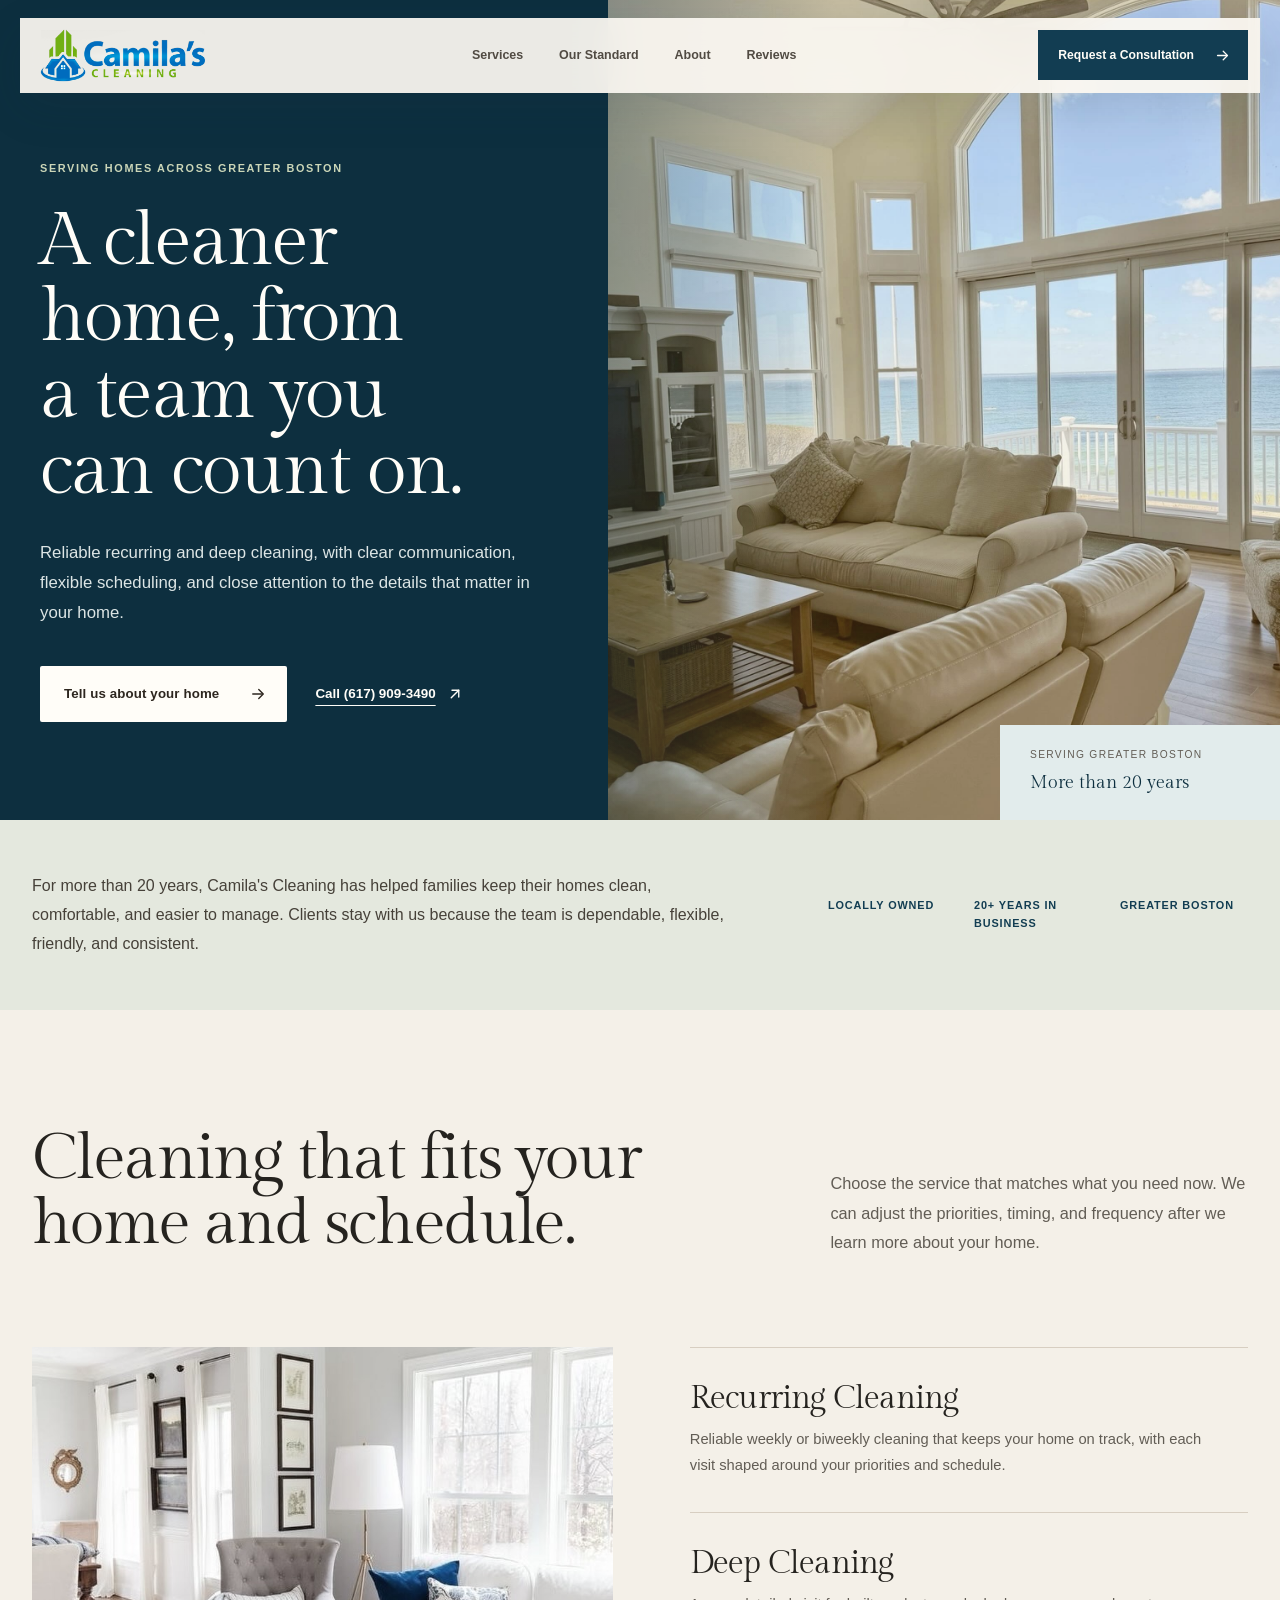
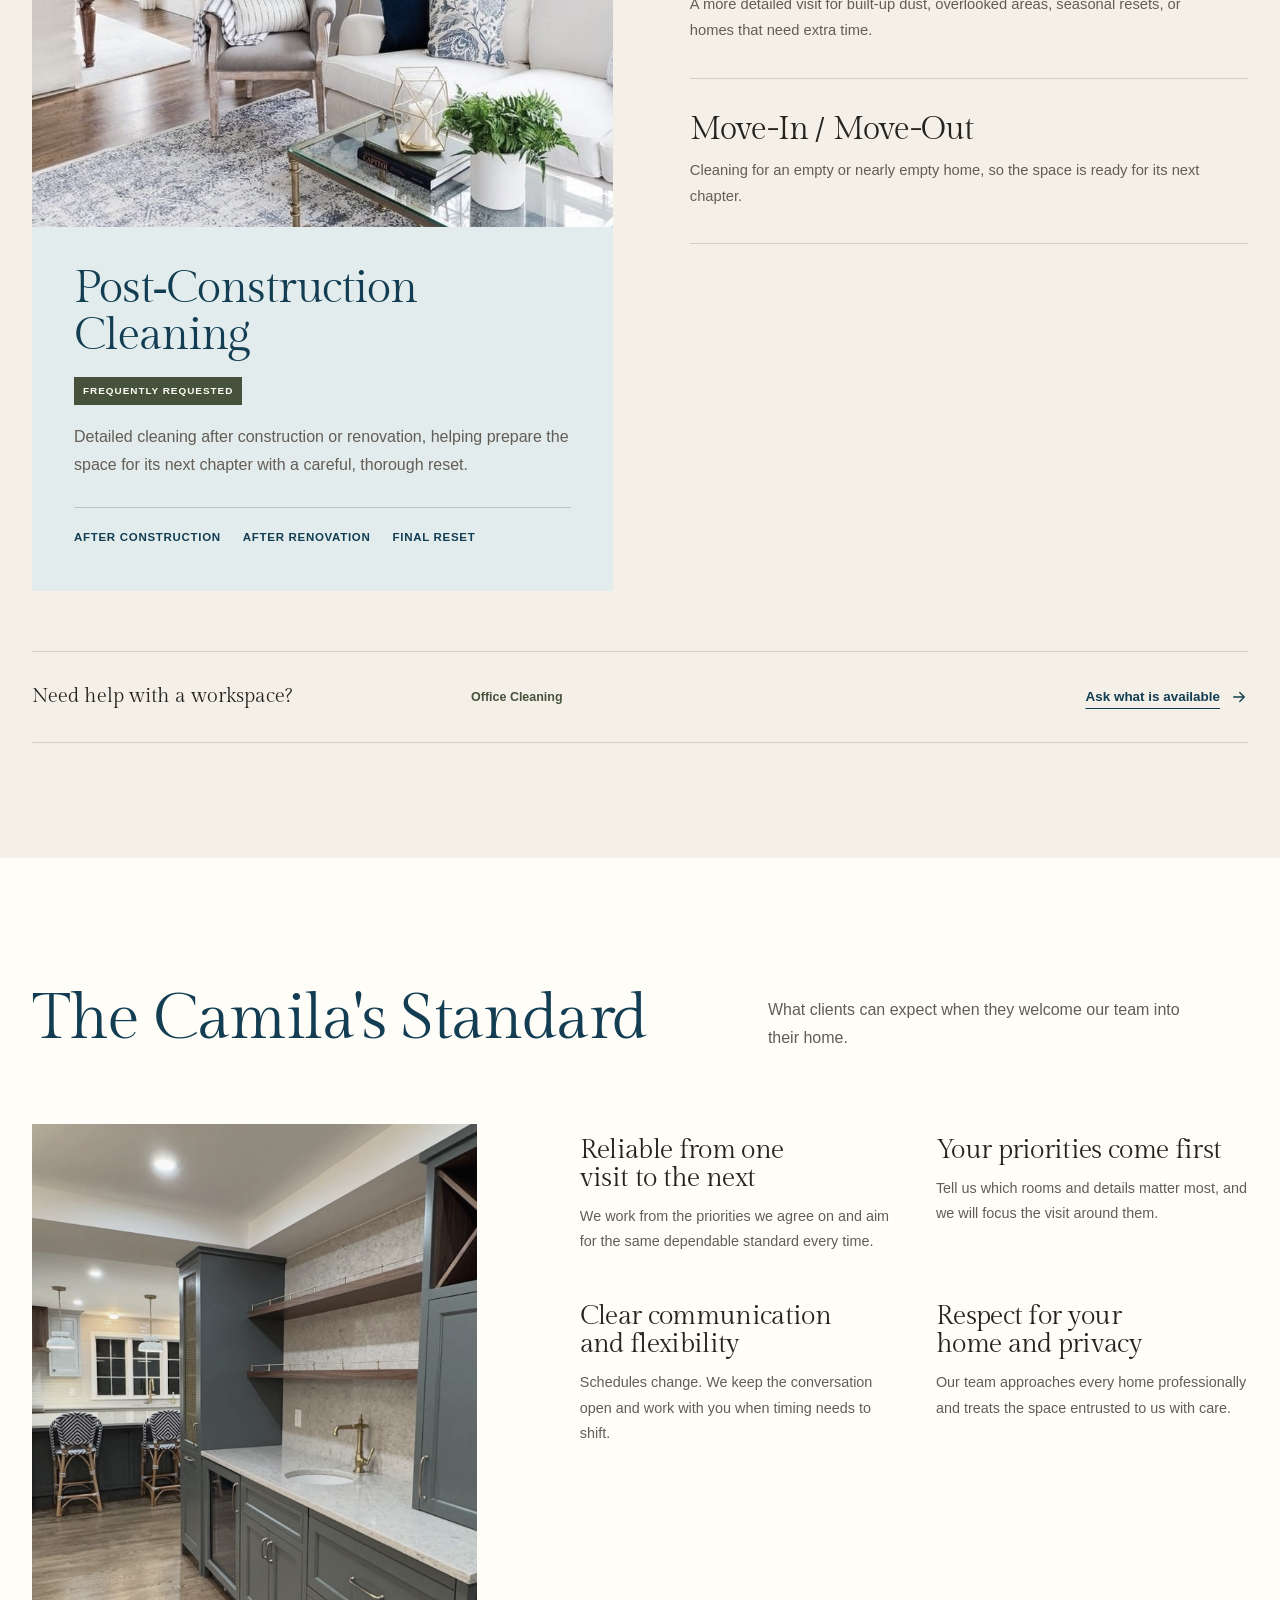
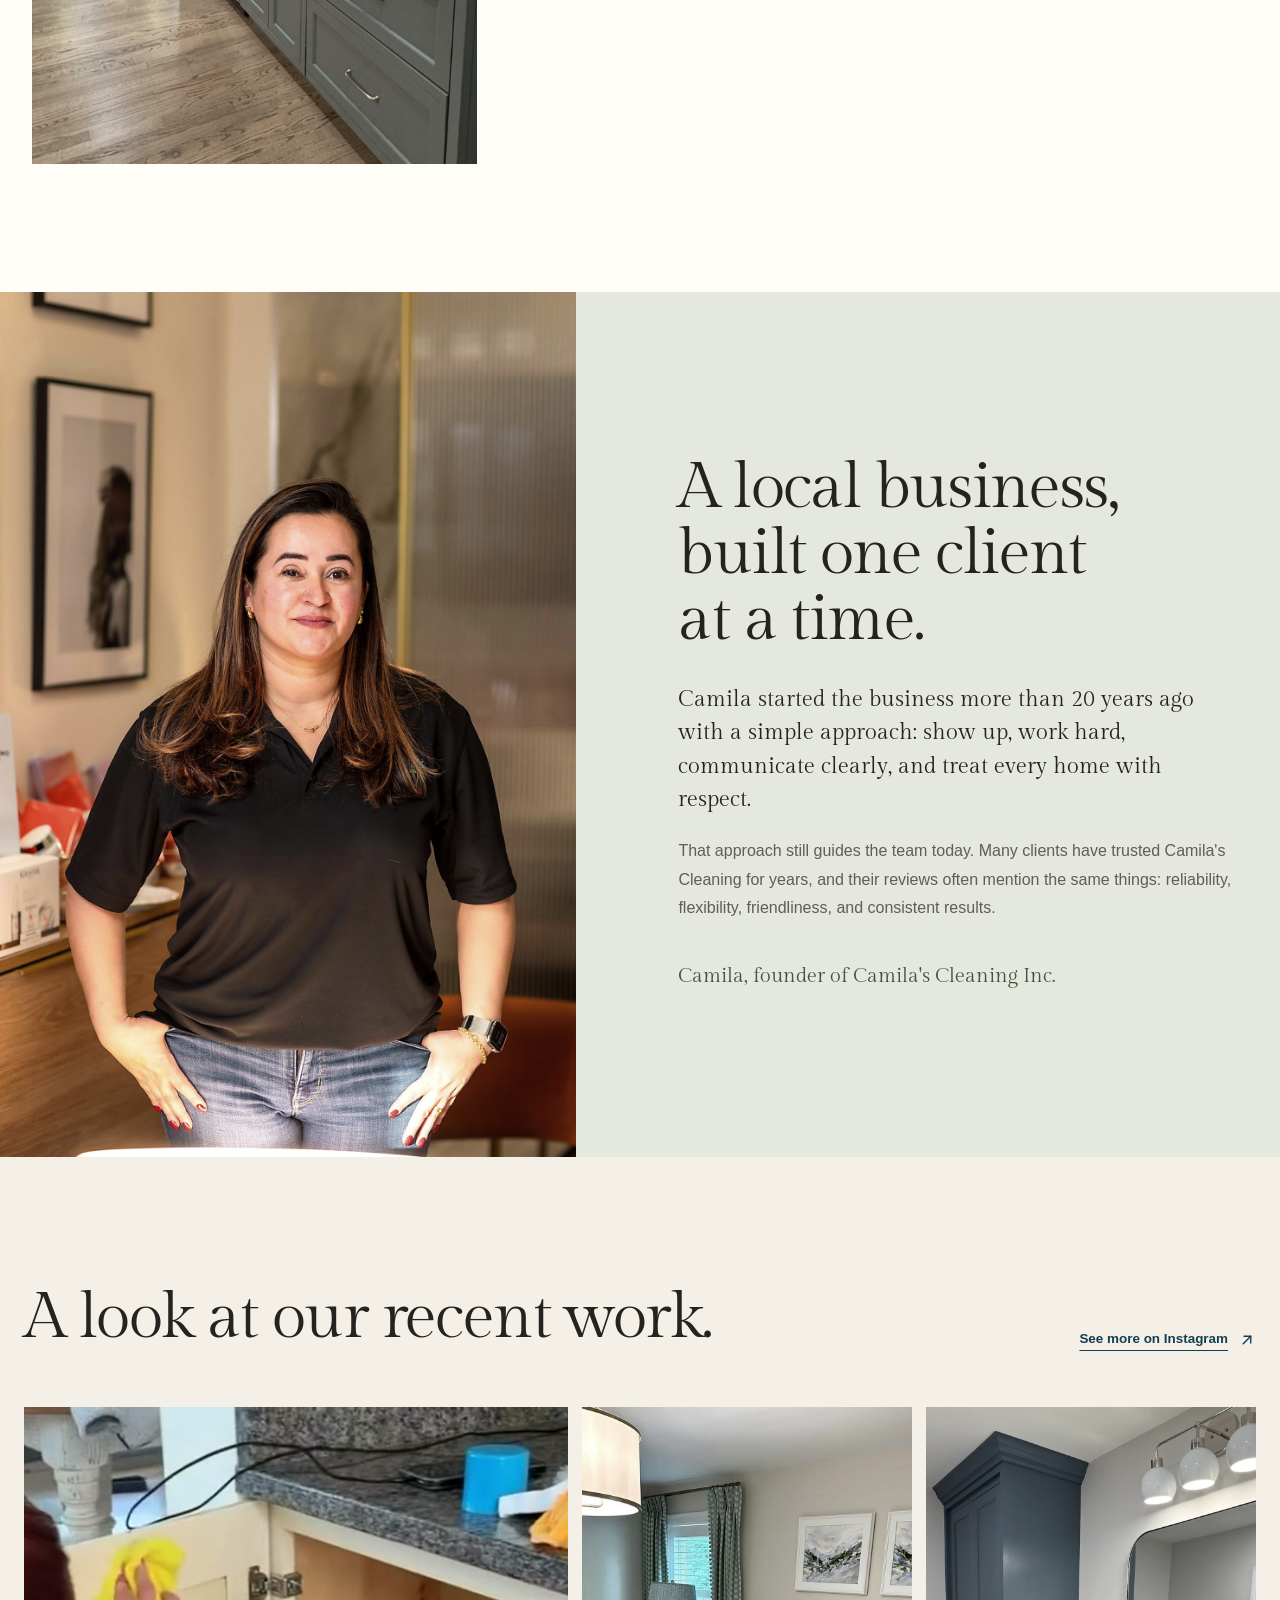
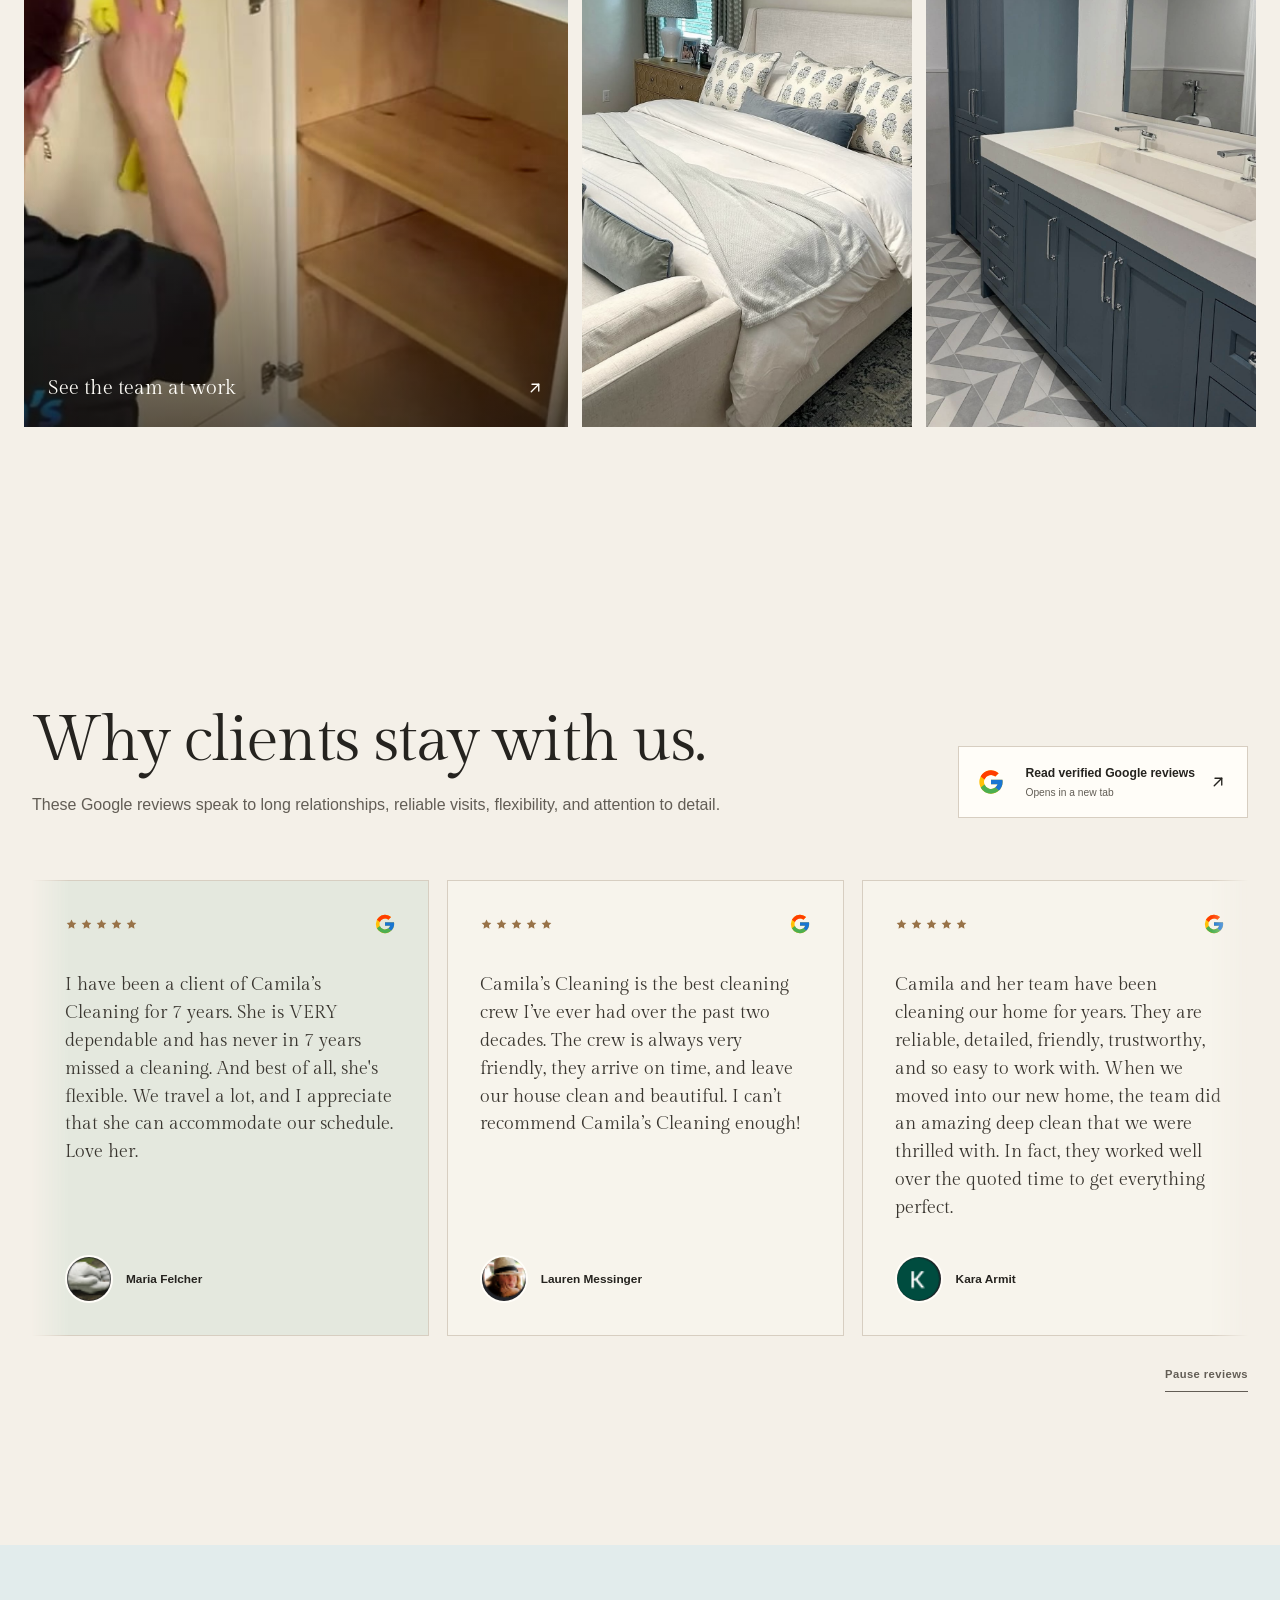
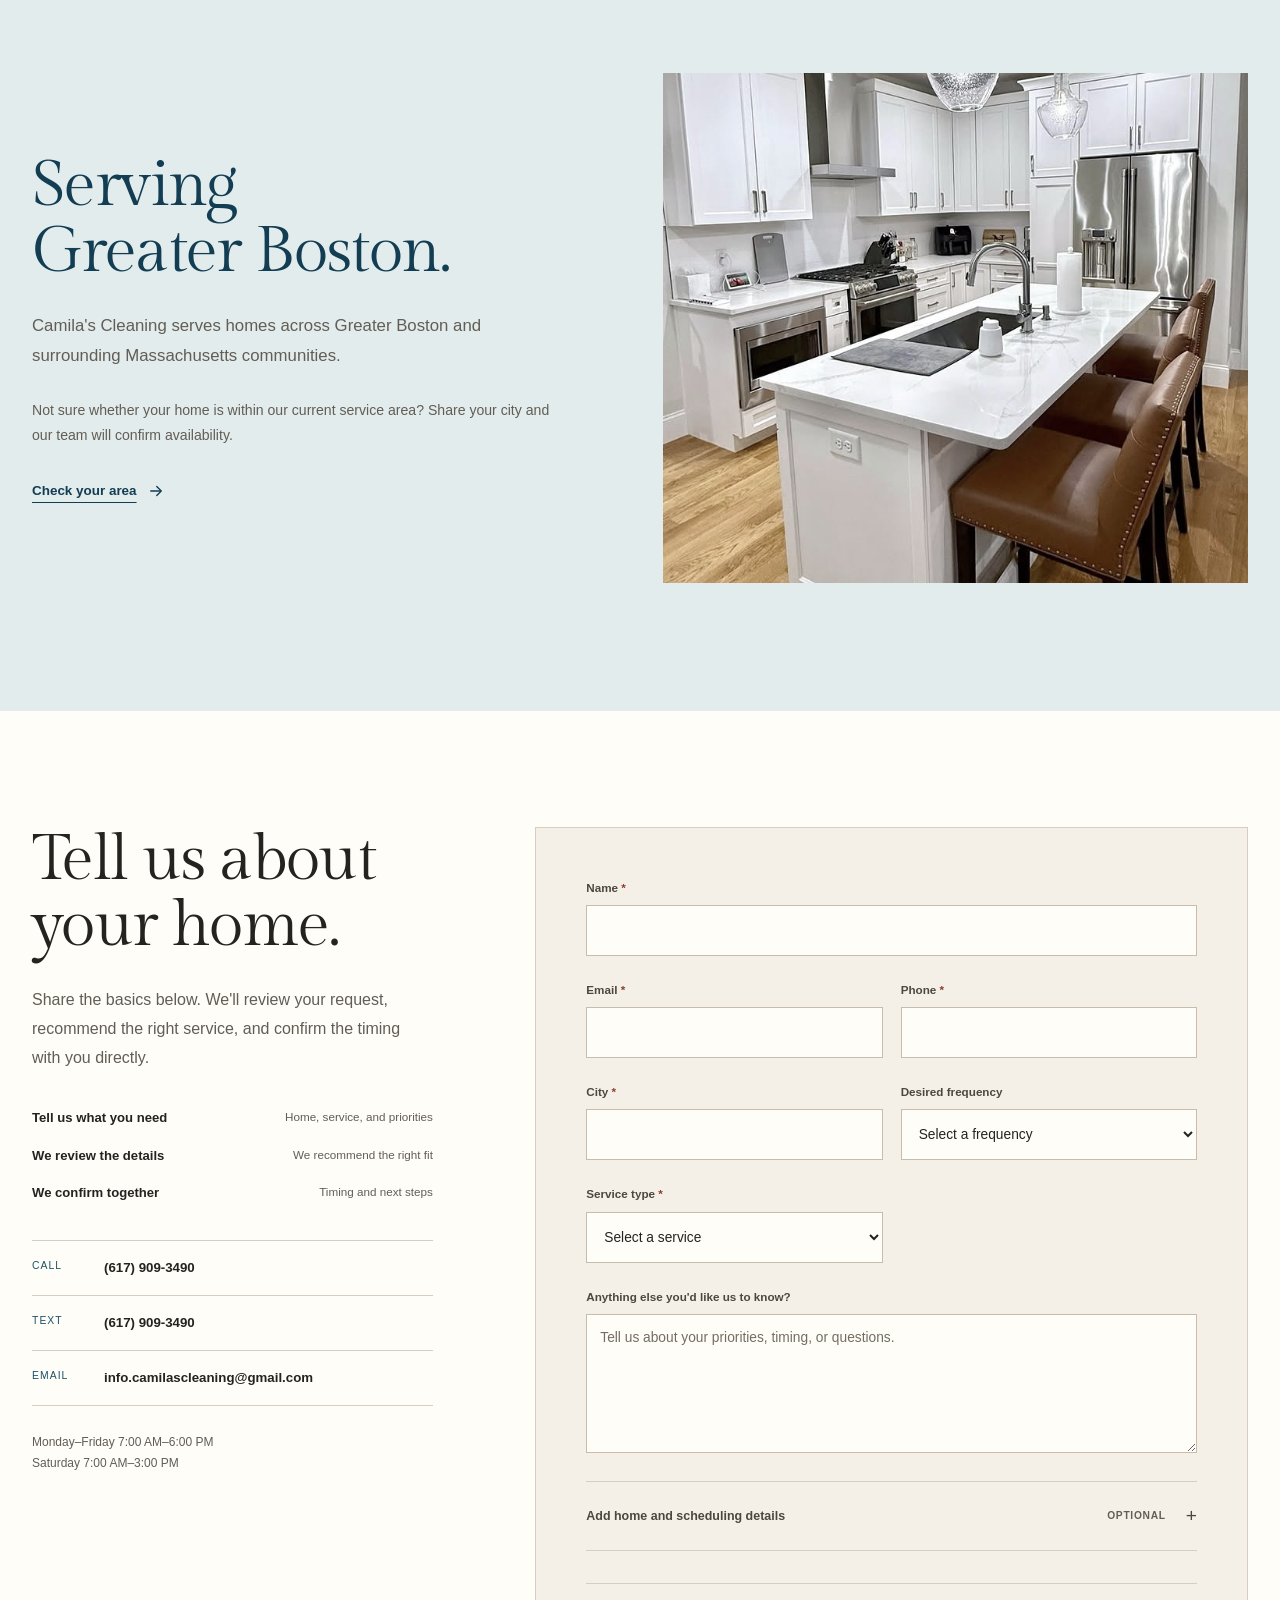
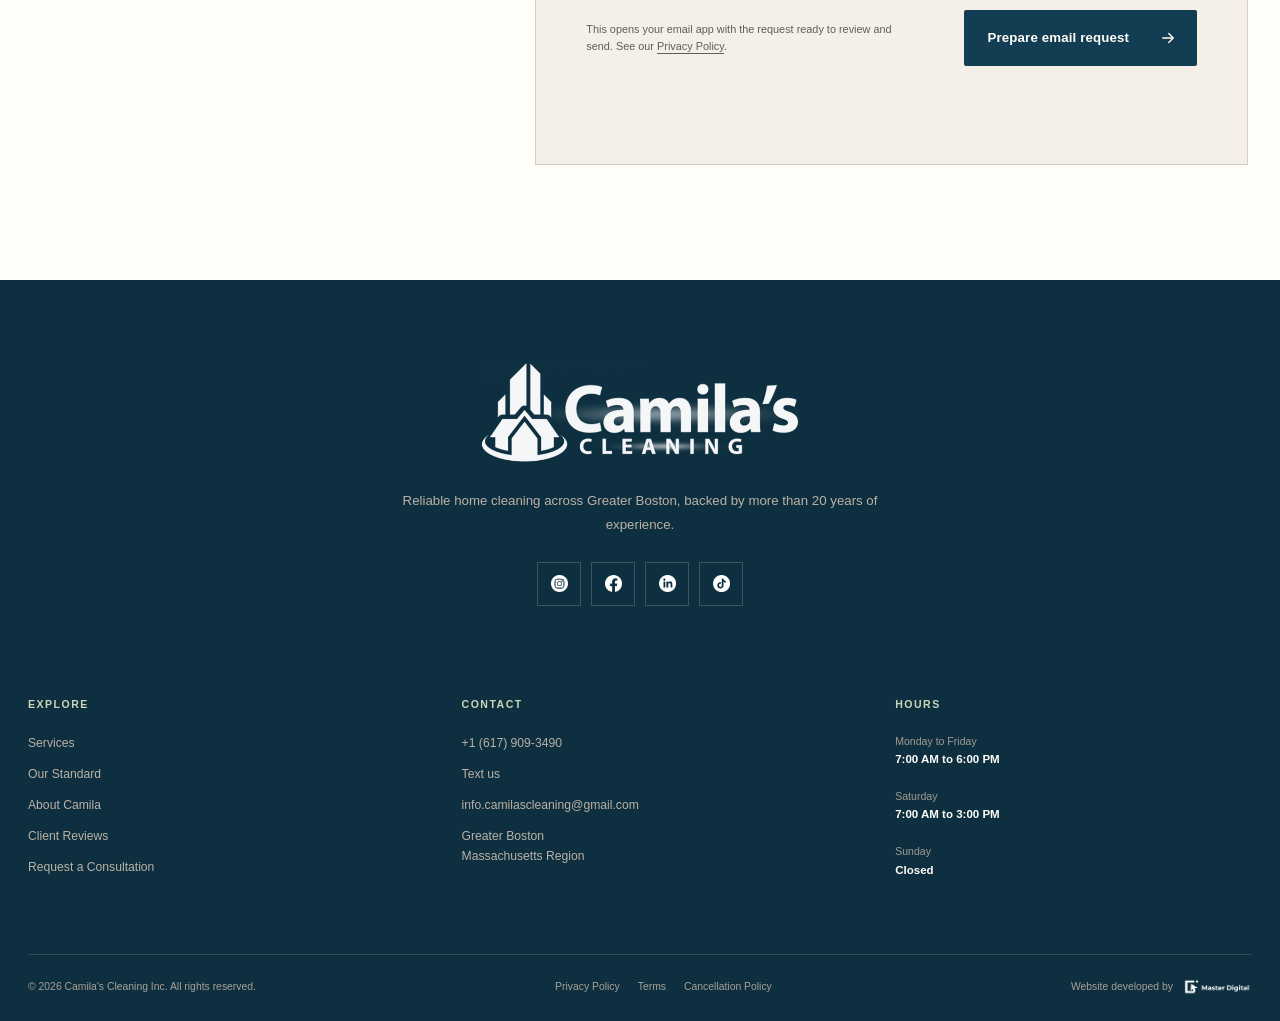
==== commit 5d3793d7: "Refine branding, services, and responsive layout" ====
--- a/index.html
+++ b/index.html
@@ -3,9 +3,9 @@
 <head>
   <meta charset="utf-8">
   <meta name="viewport" content="width=device-width, initial-scale=1">
-  <meta name="theme-color" content="#f4f0e8">
+  <meta name="theme-color" content="#123d52">
   <title>Premium House Cleaning in Greater Boston | Camila's Cleaning</title>
-  <meta name="description" content="Reliable recurring, deep, move-in, and move-out cleaning for homes across Greater Boston, with flexible scheduling and personal service.">
+  <meta name="description" content="Reliable recurring, deep, move-in, move-out, and post-construction cleaning across Greater Boston, with flexible scheduling and personal service.">
   <link rel="canonical" href="https://www.camilascleaningservice.com/">
   <meta property="og:title" content="House Cleaning in Greater Boston | Camila's Cleaning">
   <meta property="og:description" content="Reliable home cleaning across Greater Boston, backed by more than 20 years of experience and flexible, personal service.">
@@ -25,7 +25,7 @@
   <link rel="preload" href="assets/media-hq/hero-client/coastal-living-room.jpg" as="image" fetchpriority="high">
   <link rel="icon" href="assets/brand/camilas-favicon.png">
   <link rel="apple-touch-icon" href="assets/brand/camilas-favicon.png">
-  <link rel="stylesheet" href="styles.css?v=20260816-3">
+  <link rel="stylesheet" href="styles.css?v=20260816-7">
 </head>
 <body>
   <a class="skip-link" href="#main">Skip to main content</a>
@@ -44,7 +44,7 @@
         "image": "https://www.camilascleaningservice.com/assets/media-hq/hero-client/coastal-living-room.jpg",
         "telephone": "+1-617-909-3490",
         "email": "info.camilascleaning@gmail.com",
-        "description": "Reliable recurring, deep, move-in, and move-out cleaning for homes across Greater Boston and surrounding Massachusetts communities.",
+        "description": "Reliable recurring, deep, move-in, move-out, and post-construction cleaning across Greater Boston and surrounding Massachusetts communities.",
         "areaServed": [{"@type": "AdministrativeArea", "name": "Greater Boston"}, {"@type": "State", "name": "Massachusetts"}],
         "openingHoursSpecification": [
           {"@type": "OpeningHoursSpecification", "dayOfWeek": ["Monday", "Tuesday", "Wednesday", "Thursday", "Friday"], "opens": "07:00", "closes": "18:00"},
@@ -58,7 +58,6 @@
             {"@type": "Offer", "itemOffered": {"@type": "Service", "name": "Recurring Cleaning", "areaServed": "Greater Boston, Massachusetts"}},
             {"@type": "Offer", "itemOffered": {"@type": "Service", "name": "Deep Cleaning", "areaServed": "Greater Boston, Massachusetts"}},
             {"@type": "Offer", "itemOffered": {"@type": "Service", "name": "Move-In and Move-Out Cleaning", "areaServed": "Greater Boston, Massachusetts"}},
-            {"@type": "Offer", "itemOffered": {"@type": "Service", "name": "Customized Home Care", "areaServed": "Greater Boston, Massachusetts"}},
             {"@type": "Offer", "itemOffered": {"@type": "Service", "name": "Office Cleaning", "areaServed": "Greater Boston, Massachusetts"}},
             {"@type": "Offer", "itemOffered": {"@type": "Service", "name": "Post-Construction Cleaning", "areaServed": "Greater Boston, Massachusetts"}}
           ]
@@ -105,17 +104,17 @@
     <section class="section services" id="services" aria-labelledby="services-title">
       <div class="section-intro"><h2 id="services-title">Cleaning that fits your home and schedule.</h2><p>Choose the service that matches what you need now. We can adjust the priorities, timing, and frequency after we learn more about your home.</p></div>
       <div class="service-editorial">
-        <article class="service-feature">
+        <article class="service-feature service-feature--post-construction">
           <div class="service-feature__image"><img src="assets/media-hq/hero-client/bright-living-room.jpg" alt="Refined living room prepared with careful attention" width="1600" height="2000" loading="lazy"></div>
-          <div class="service-feature__copy"><h3>Recurring Cleaning</h3><p>Reliable weekly or biweekly cleaning that keeps your home on track. We adjust each visit around your priorities, schedule, and the rooms that need the most attention.</p><ul class="service-details" aria-label="Available recurring frequencies"><li>Weekly</li><li>Biweekly</li><li>Custom frequency</li></ul></div>
+          <div class="service-feature__copy"><h3>Post&#8209;Construction Cleaning</h3><span class="service-feature__label">Frequently requested</span><p>Detailed cleaning after construction or renovation, helping prepare the space for its next chapter with a careful, thorough reset.</p><ul class="service-details" aria-label="Post-construction cleaning contexts"><li>After construction</li><li>After renovation</li><li>Final reset</li></ul></div>
         </article>
         <div class="service-list">
+          <article><div><h3>Recurring Cleaning</h3><p>Reliable weekly or biweekly cleaning that keeps your home on track, with each visit shaped around your priorities and schedule.</p></div></article>
           <article><div><h3>Deep Cleaning</h3><p>A more detailed visit for built-up dust, overlooked areas, seasonal resets, or homes that need extra time.</p></div></article>
           <article><div><h3>Move-In / Move-Out</h3><p>Cleaning for an empty or nearly empty home, so the space is ready for its next chapter.</p></div></article>
-          <article><div><h3>Customized Home Care</h3><p>Have a different routine or specific priorities? We'll discuss what your home needs and build the service around it.</p></div></article>
         </div>
       </div>
-      <aside class="additional-services" aria-label="Additional cleaning services"><p>Need help with another space?</p><div><span>Office Cleaning</span><span>Post-Construction Cleaning</span></div><a class="text-link" href="#consultation">Ask what is available <svg aria-hidden="true"><use href="#icon-arrow"></use></svg></a></aside>
+      <aside class="additional-services" aria-label="Additional cleaning services"><p>Need help with a workspace?</p><div><span>Office Cleaning</span></div><a class="text-link" href="#consultation">Ask what is available <svg aria-hidden="true"><use href="#icon-arrow"></use></svg></a></aside>
     </section>
 
     <section class="standard" id="standard" aria-labelledby="standard-title">
@@ -175,7 +174,7 @@
         <div class="field"><label for="phone">Phone <span aria-hidden="true">*</span></label><input id="phone" name="phone" type="tel" autocomplete="tel" inputmode="tel" maxlength="30" required></div>
         <div class="field"><label for="city">City <span aria-hidden="true">*</span></label><input id="city" name="city" type="text" autocomplete="address-level2" maxlength="100" required></div>
         <div class="field"><label for="frequency">Desired frequency</label><select id="frequency" name="frequency"><option value="">Select a frequency</option><option>Weekly</option><option>Biweekly</option><option>Monthly</option><option>One-time</option><option>Not sure yet</option></select></div>
-        <div class="field"><label for="service-type">Service type <span aria-hidden="true">*</span></label><select id="service-type" name="service_type" required><option value="">Select a service</option><option>Recurring Cleaning</option><option>Deep Cleaning</option><option>Move-In / Move-Out</option><option>Customized Home Care</option><option>Office Cleaning</option><option>Post-Construction Cleaning</option><option>Not sure yet</option></select></div>
+        <div class="field"><label for="service-type">Service type <span aria-hidden="true">*</span></label><select id="service-type" name="service_type" required><option value="">Select a service</option><option>Post-Construction Cleaning</option><option>Recurring Cleaning</option><option>Deep Cleaning</option><option>Move-In / Move-Out</option><option>Office Cleaning</option><option>Not sure yet</option></select></div>
         <div class="field field--full"><label for="message">Anything else you'd like us to know?</label><textarea id="message" name="message" rows="5" maxlength="1500" placeholder="Tell us about your priorities, timing, or questions."></textarea></div>
         <details class="form-options field--full"><summary>Add home and scheduling details <span>Optional</span></summary><div class="form-options__grid"><div class="field"><label for="home-size">Approximate home size</label><input id="home-size" name="home_size" type="text" inputmode="numeric" maxlength="40" placeholder="e.g. 2,000 sq. ft."></div><div class="field"><label for="bedrooms-bathrooms">Bedrooms / bathrooms</label><input id="bedrooms-bathrooms" name="bedrooms_bathrooms" type="text" maxlength="40" placeholder="e.g. 3 bedrooms / 2 bathrooms"></div><div class="field"><label for="start-date">Preferred start date</label><input id="start-date" name="preferred_start_date" type="date"></div><div class="field"><label for="referral">How did you hear about us?</label><select id="referral" name="referral"><option value="">Select an option</option><option>Google</option><option>Referral</option><option>Instagram</option><option>Facebook</option><option>Other</option></select></div></div></details>
         <div class="form-footer field--full"><p>This opens your email app with the request ready to review and send. See our <a href="privacy-policy.html">Privacy Policy</a>.</p><button class="button button--dark" type="submit">Prepare email request <svg aria-hidden="true"><use href="#icon-arrow"></use></svg></button></div>
@@ -194,6 +193,6 @@
     <div class="footer-bottom"><span>© 2026 Camila's Cleaning Inc. All rights reserved.</span><nav aria-label="Legal"><a href="privacy-policy.html">Privacy Policy</a><a href="terms.html">Terms</a><a href="cancellation-policy.html">Cancellation Policy</a></nav><span class="footer-credit"><span>Website developed by</span><img src="assets/brand/master-digital-white.png" alt="Master Digital" width="2400" height="693"></span></div>
   </footer>
   <div class="mobile-dock" aria-label="Quick contact"><a href="tel:+16179093490"><span>Call</span><strong>(617) 909-3490</strong></a><a href="#consultation"><span>Begin</span><strong>Request a Consultation</strong></a></div>
-  <script src="script.js?v=20260816-3" defer></script>
+  <script src="script.js?v=20260816-6" defer></script>
 </body>
 </html>
--- a/styles.css
+++ b/styles.css
@@ -9,15 +9,22 @@
   --walnut:#2d261f;
   --ink:#25231f;
   --ink-soft:#625d55;
-  --olive:#59604a;
-  --olive-dark:#343d31;
+  --navy:#1c536a;
+  --navy-dark:#123d52;
+  --navy-deep:#0d2f3f;
+  --blue-mist:#e2ecec;
+  --sage:#68765a;
+  --sage-dark:#46523b;
+  --sage-mist:#e4e8de;
+  --olive:var(--sage);
+  --olive-dark:var(--sage-dark);
   --white:#fffdf8;
   --line:#d7cec1;
   --serif:"Gilda Display",Georgia,serif;
   --sans:"Aptos","Segoe UI",Arial,sans-serif;
   --content:min(1240px,calc(100% - 64px));
-  --focus:#66724e;
-  --shadow:0 28px 72px rgba(53,44,35,.14);
+  --focus:#1c536a;
+  --shadow:0 28px 72px rgba(18,61,82,.14);
 }
 
 *{box-sizing:border-box}
@@ -27,11 +34,11 @@
 a{color:inherit;text-decoration:none}
 button,input,select,textarea{font:inherit}
 button{cursor:pointer}
-::selection{background:var(--olive);color:var(--white)}
+::selection{background:var(--navy);color:var(--white)}
 ::-webkit-scrollbar{width:12px}
 ::-webkit-scrollbar-track{background:var(--linen)}
-::-webkit-scrollbar-thumb{background:var(--taupe);border:3px solid var(--linen);border-radius:10px}
-:focus-visible{outline:3px solid var(--focus);outline-offset:4px}
+::-webkit-scrollbar-thumb{background:var(--sage);border:3px solid var(--linen);border-radius:10px}
+:focus-visible{outline:2px solid var(--white);outline-offset:3px;box-shadow:0 0 0 5px var(--focus)}
 .svg-defs{position:absolute;width:0;height:0;overflow:hidden}
 .skip-link{position:fixed;z-index:1000;top:10px;left:10px;padding:10px 14px;background:var(--walnut);color:var(--white);transform:translateY(-160%);transition:transform .2s ease}
 .skip-link:focus{transform:none}
@@ -51,56 +58,59 @@
 .button:hover,.button:focus-visible{transform:translateY(-3px)}
 .button--light{background:var(--white);color:var(--walnut)}
 .button--light:hover{background:var(--linen)}
-.button--dark{background:var(--walnut);color:var(--white)}
-.button--dark:hover{background:var(--olive-dark)}
+.button--dark{background:var(--navy-dark);color:var(--white)}
+.button--dark:hover{background:var(--sage-dark)}
 .text-link{display:inline-flex;align-items:center;gap:10px;width:max-content;font-size:.84rem;font-weight:650;text-decoration:underline;text-decoration-thickness:1px;text-underline-offset:7px;transition:opacity .2s}
+.text-link:not(.text-link--light){color:var(--navy-dark)}
 .text-link:hover{opacity:.7}
 .text-link--light{color:var(--white)}
 
-.site-header{position:fixed;z-index:100;top:18px;left:50%;width:min(1340px,calc(100% - 40px));min-height:74px;padding:10px 12px 10px 20px;display:grid;grid-template-columns:190px 1fr auto;align-items:center;background:rgba(250,247,241,.94);backdrop-filter:blur(16px);box-shadow:0 15px 46px rgba(42,35,28,.12);transform:translateX(-50%);transition:box-shadow .25s,background .25s}
-.site-header.is-scrolled{background:rgba(250,247,241,.98);box-shadow:0 18px 52px rgba(42,35,28,.18)}
+.site-header{position:fixed;z-index:100;top:18px;left:50%;width:min(1340px,calc(100% - 40px));min-height:74px;padding:10px 12px 10px 20px;display:grid;grid-template-columns:190px 1fr auto;align-items:center;background:rgba(250,247,241,.94);backdrop-filter:blur(16px);box-shadow:0 15px 46px rgba(13,47,63,.12);transform:translateX(-50%);transition:box-shadow .25s,background .25s}
+.site-header.is-scrolled{background:rgba(250,247,241,.98);box-shadow:0 18px 52px rgba(13,47,63,.18)}
 .brand{width:166px}
 .brand img{width:100%;height:auto}
 .desktop-nav{display:flex;justify-content:center;gap:clamp(18px,2.8vw,42px)}
 .desktop-nav a{position:relative;color:#514b43;font-size:.78rem;font-weight:620}
-.desktop-nav a::after{content:"";position:absolute;right:0;bottom:-8px;left:0;height:1px;background:var(--olive);transform:scaleX(0);transform-origin:right;transition:transform .22s}
+.desktop-nav a::after{content:"";position:absolute;right:0;bottom:-8px;left:0;height:1px;background:var(--sage);transform:scaleX(0);transform-origin:right;transition:transform .22s}
 .desktop-nav a:hover::after,.desktop-nav a:focus-visible::after{transform:scaleX(1);transform-origin:left}
-.header-cta{display:flex;align-items:center;gap:20px;min-height:50px;padding:0 17px 0 20px;background:var(--olive-dark);color:var(--white);font-size:.76rem;font-weight:650;transition:background .2s,transform .2s}
-.header-cta:hover,.header-cta:focus-visible{background:var(--walnut);transform:translateY(-2px)}
+.header-cta{display:flex;align-items:center;gap:20px;min-height:50px;padding:0 17px 0 20px;background:var(--navy-dark);color:var(--white);font-size:.76rem;font-weight:650;transition:background .2s,transform .2s}
+.header-cta:hover,.header-cta:focus-visible{background:var(--sage-dark);transform:translateY(-2px)}
 .header-cta svg{width:17px;height:17px}
 .mobile-nav{display:none}
 
-.hero{min-height:min(920px,100svh);display:grid;grid-template-columns:minmax(0,.95fr) minmax(0,1.05fr);padding-top:0;background:var(--walnut);color:var(--white);overflow:hidden}
-.hero-copy{position:relative;z-index:2;display:flex;flex-direction:column;justify-content:center;padding:140px clamp(40px,5vw,78px) 68px max(40px,calc(50vw - 670px))}
-.hero-location{margin-bottom:32px;color:#d6cbbb;font-size:.68rem;font-weight:650;letter-spacing:.15em;text-transform:uppercase}
+.hero{min-height:min(820px,92svh);display:grid;grid-template-columns:minmax(0,.95fr) minmax(0,1.05fr);padding-top:0;background:var(--navy-deep);color:var(--white);overflow:hidden}
+.hero-copy{position:relative;z-index:2;display:flex;flex-direction:column;justify-content:center;padding:120px clamp(40px,5vw,78px) 58px max(40px,calc(50vw - 670px))}
+.hero-location{margin-bottom:26px;color:#cbd6b8;font-size:.68rem;font-weight:650;letter-spacing:.15em;text-transform:uppercase}
 .hero h1{max-width:650px;color:var(--white)}
 .hero h1{font-size:clamp(3.45rem,5.8vw,5.3rem)}
-.hero-lead{max-width:540px;margin-top:28px;color:#d7cec2;font-size:1.05rem;line-height:1.8}
+.hero-lead{max-width:540px;margin-top:28px;color:#dce5e5;font-size:1.05rem;line-height:1.8}
 .hero-actions{display:flex;align-items:center;gap:28px;margin-top:38px}
-.hero-visual{position:relative;min-height:720px;overflow:hidden;clip-path:inset(0 0 0 100%);animation:hero-unveil 1.25s .1s cubic-bezier(.16,1,.3,1) forwards}
-.hero-visual::after{content:"";position:absolute;inset:0;background:linear-gradient(90deg,rgba(45,38,31,.22),transparent 30%)}
-.hero-visual>img{width:100%;height:100%;object-fit:cover;object-position:center 58%;filter:saturate(.72) sepia(.08) contrast(.96)}
-.hero-caption{position:absolute;z-index:2;right:0;bottom:0;min-width:280px;padding:22px 30px;background:var(--ivory);color:var(--walnut)}
+.hero-visual{position:relative;min-height:680px;overflow:hidden;clip-path:inset(0 0 0 100%);animation:hero-unveil 1.25s .1s cubic-bezier(.16,1,.3,1) forwards}
+.hero-visual::after{content:"";position:absolute;inset:0;background:linear-gradient(90deg,rgba(13,47,63,.32),transparent 34%)}
+.hero-visual>img{position:absolute;inset:0;width:100%;height:100%;object-fit:cover;object-position:center 58%;filter:saturate(.78) contrast(.96)}
+.hero-caption{position:absolute;z-index:2;right:0;bottom:0;min-width:280px;padding:22px 30px;background:var(--blue-mist);color:var(--navy-deep)}
 .hero-caption span{display:block;color:var(--ink-soft);font-size:.64rem;letter-spacing:.13em;text-transform:uppercase}
 .hero-caption strong{display:block;margin-top:5px;font-family:var(--serif);font-size:1.12rem;font-weight:400}
 @keyframes hero-unveil{to{clip-path:inset(0 0 0 0)}}
 
-.trust-intro{display:grid;grid-template-columns:minmax(0,1.25fr) minmax(420px,.75fr);gap:clamp(48px,8vw,118px);align-items:center;padding:52px max(32px,calc(50vw - 620px));background:var(--linen)}
+.trust-intro{display:grid;grid-template-columns:minmax(0,1.25fr) minmax(420px,.75fr);gap:clamp(48px,8vw,118px);align-items:center;padding:52px max(32px,calc(50vw - 620px));background:var(--sage-mist)}
 .trust-intro>p{max-width:760px;color:#464139;font-size:1rem;line-height:1.8}
 .trust-intro ul{display:grid;grid-template-columns:repeat(3,1fr);gap:18px;margin:0;padding:0;list-style:none}
-.trust-intro li{color:#5d554c;font-size:.68rem;font-weight:650;letter-spacing:.08em;text-transform:uppercase}
+.trust-intro li{color:var(--navy-dark);font-size:.68rem;font-weight:650;letter-spacing:.08em;text-transform:uppercase}
 
 .services{padding-block:clamp(90px,9vw,128px)}
 
 .service-editorial{display:grid;grid-template-columns:minmax(0,1.02fr) minmax(0,.98fr);gap:clamp(44px,6vw,82px);align-items:start}
 .service-feature{background:var(--linen)}
+.service-feature--post-construction{background:var(--blue-mist);box-shadow:inset 0 1px 0 rgba(28,83,106,.2)}
 .service-feature__image{height:480px;overflow:hidden}
 .service-feature__image img{width:100%;height:100%;object-fit:cover;object-position:center 62%;filter:saturate(.7)}
 .service-feature__copy{padding:38px 42px 44px}
-.service-feature h3{max-width:430px;font-size:clamp(2.2rem,3.3vw,3.45rem)}
+.service-feature h3{max-width:510px;color:var(--navy-dark);font-size:clamp(2.35rem,3.55vw,3.7rem)}
+.service-feature__label{display:inline-flex;margin-top:18px;padding:6px 9px;background:var(--sage-dark);color:var(--white);font-size:.62rem;font-weight:700;letter-spacing:.1em;text-transform:uppercase}
 .service-feature p{max-width:500px;margin-top:18px;line-height:1.75}
-.service-details{display:flex;flex-wrap:wrap;gap:8px 22px;margin:28px 0 0;padding:20px 0 0;border-top:1px solid #cfc2b2;list-style:none}
-.service-details li{color:#574e44;font-size:.72rem;font-weight:630;letter-spacing:.06em;text-transform:uppercase}
+.service-details{display:flex;flex-wrap:wrap;gap:8px 22px;margin:28px 0 0;padding:20px 0 0;border-top:1px solid rgba(28,83,106,.24);list-style:none}
+.service-details li{color:var(--navy-dark);font-size:.72rem;font-weight:650;letter-spacing:.06em;text-transform:uppercase}
 .service-list article{padding:34px 0;border-top:1px solid var(--line)}
 .service-list article:last-child{border-bottom:1px solid var(--line)}
 .service-list h3{font-size:clamp(1.75rem,2.5vw,2.6rem)}
@@ -108,9 +118,10 @@
 .additional-services{display:grid;grid-template-columns:minmax(240px,.7fr) minmax(320px,1fr) auto;gap:30px;align-items:center;margin-top:60px;padding:28px 0;border-top:1px solid var(--line);border-bottom:1px solid var(--line)}
 .additional-services>p{font-family:var(--serif);font-size:1.28rem;color:var(--ink)}
 .additional-services>div{display:flex;gap:12px 24px;flex-wrap:wrap}
-.additional-services>div span{font-size:.78rem;font-weight:640;color:#5c554c}
+.additional-services>div span{font-size:.78rem;font-weight:640;color:var(--sage-dark)}
 
 .standard{padding:clamp(90px,10vw,136px) max(32px,calc(50vw - 620px));background:var(--white)}
+.standard-heading h2{color:var(--navy-dark)}
 .standard-heading{display:grid;grid-template-columns:1fr .7fr;gap:50px;align-items:end;margin-bottom:72px}
 .standard-heading p{max-width:440px;color:var(--ink-soft);font-size:1rem;line-height:1.75}
 .standard-layout{display:grid;grid-template-columns:minmax(0,.8fr) minmax(0,1.2fr);gap:clamp(50px,8vw,120px);align-items:start}
@@ -121,14 +132,14 @@
 .standard-principles h3{font-size:1.7rem}
 .standard-principles p{max-width:340px;margin-top:12px;font-size:.9rem;line-height:1.75}
 
-.founder{display:grid;grid-template-columns:minmax(0,.9fr) minmax(0,1.1fr);min-height:740px;background:var(--linen)}
+.founder{display:grid;grid-template-columns:minmax(0,.9fr) minmax(0,1.1fr);min-height:740px;background:var(--sage-mist)}
 .founder-image{overflow:hidden}
 .founder-image img{width:100%;height:100%;object-fit:cover;object-position:center 32%;filter:saturate(.75)}
 .founder-copy{display:flex;flex-direction:column;justify-content:center;padding:clamp(70px,9vw,140px) max(40px,calc(50vw - 620px)) clamp(70px,9vw,140px) clamp(50px,8vw,130px)}
 .founder-copy h2{max-width:650px}
 .founder-lead{max-width:600px;margin-top:30px;color:var(--ink);font-family:var(--serif);font-size:1.35rem;line-height:1.55}
 .founder-copy>p:not(.founder-lead){max-width:600px;margin-top:20px;line-height:1.8}
-.founder-signature{display:block;margin-top:38px;font-family:var(--serif);font-size:1.22rem;color:var(--olive-dark)}
+.founder-signature{display:block;margin-top:38px;font-family:var(--serif);font-size:1.22rem;color:var(--sage-dark)}
 
 .work{padding:clamp(88px,10vw,136px) max(24px,calc(50vw - 670px));background:var(--ivory)}
 .work-heading{display:flex;justify-content:space-between;align-items:end;gap:40px;margin-bottom:56px}
@@ -143,18 +154,18 @@
 .reviews-heading{display:flex;justify-content:space-between;align-items:end;gap:50px;margin-bottom:62px}
 .reviews-heading>div p{margin-top:18px;font-size:1rem}
 .google-link{display:grid;grid-template-columns:34px 1fr 20px;gap:14px;align-items:center;padding:16px 18px;border:1px solid var(--line);background:var(--white);transition:transform .2s,background .2s}
-.google-link:hover{transform:translateY(-3px)}
+.google-link:hover{background:var(--blue-mist);transform:translateY(-3px)}
 .google-link strong,.google-link small{display:block}
 .google-link strong{font-size:.76rem}
 .google-link small{margin-top:2px;color:var(--ink-soft);font-size:.64rem}
 .review-carousel{width:100%;overflow:hidden;-webkit-mask-image:linear-gradient(90deg,transparent,#000 3%,#000 97%,transparent);mask-image:linear-gradient(90deg,transparent,#000 3%,#000 97%,transparent)}
 .review-track{display:flex;gap:18px;width:max-content;transform:translateZ(0)}
 .review-group{display:flex;align-items:stretch;gap:18px}
-.review-carousel.is-ready .review-track{animation:review-marquee 42s linear infinite}
-.review-carousel.is-ready:not(.is-paused):not(.is-user-paused):not(:hover):not(:focus-within) .review-track{will-change:transform}
-.review-carousel:hover .review-track,.review-carousel:focus-within .review-track,.review-carousel.is-paused .review-track,.review-carousel.is-user-paused .review-track{animation-play-state:paused}
+.review-carousel.is-ready .review-track{animation:review-marquee 72s linear infinite}
+.review-carousel.is-ready:not(.is-paused):not(.is-user-paused) .review-track{will-change:transform}
+.review-carousel.is-paused .review-track,.review-carousel.is-user-paused .review-track{animation-play-state:paused}
 .review-card{flex:0 0 clamp(340px,31vw,401px);min-height:440px;padding:32px;display:flex;flex-direction:column;border:1px solid var(--line);background:rgba(255,253,248,.25)}
-.review-card--featured{background:var(--linen)}
+.review-card--featured{background:var(--sage-mist)}
 .review-meta{display:flex;justify-content:space-between;align-items:center}
 .review-stars{display:flex;gap:2px;color:#987248}
 .review-stars svg{width:13px;height:13px}
@@ -169,9 +180,11 @@
 .review-toggle{display:block;margin:22px 0 0 auto;padding:7px 0;border:0;border-bottom:1px solid currentColor;background:transparent;color:var(--ink-soft);font-size:.7rem;font-weight:650;letter-spacing:.04em}
 .review-toggle:hover{color:var(--ink)}
 @keyframes review-marquee{to{transform:translate3d(calc(-50% - 9px),0,0)}}
-
-.areas{position:relative;display:grid;grid-template-columns:minmax(0,.95fr) minmax(320px,1.05fr);gap:clamp(54px,8vw,112px);align-items:center;padding:clamp(86px,10vw,140px) max(32px,calc(50vw - 620px));background:var(--linen);overflow:hidden}
+@media (hover:hover){.review-carousel:hover .review-track{animation-play-state:paused}}
+
+.areas{position:relative;display:grid;grid-template-columns:minmax(0,.95fr) minmax(320px,1.05fr);gap:clamp(54px,8vw,112px);align-items:center;padding:clamp(86px,10vw,140px) max(32px,calc(50vw - 620px));background:var(--blue-mist);overflow:hidden}
 .areas-copy{position:relative;z-index:2}
+.areas-copy h2{color:var(--navy-dark)}
 .areas-copy>p{max-width:640px;margin-top:26px;font-size:1.05rem;line-height:1.8}
 .areas-copy .areas-note{max-width:570px;font-size:.88rem}
 .areas .text-link{margin-top:32px}
@@ -188,7 +201,7 @@
 .consultation-steps span{color:var(--ink-soft);font-size:.73rem;text-align:right}
 .consultation-direct{margin-top:36px;border-top:1px solid var(--line)}
 .consultation-direct a{display:grid;grid-template-columns:54px 1fr;gap:18px;padding:16px 0;border-bottom:1px solid var(--line)}
-.consultation-direct span{color:var(--clay);font-size:.65rem;letter-spacing:.1em;text-transform:uppercase}
+.consultation-direct span{color:var(--navy);font-size:.65rem;letter-spacing:.1em;text-transform:uppercase}
 .consultation-direct strong{font-size:.83rem;overflow-wrap:anywhere}
 .consultation-copy .consultation-hours{margin-top:26px;color:var(--ink-soft);font-size:.75rem}
 .consultation-form{display:grid;grid-template-columns:repeat(2,minmax(0,1fr));gap:24px 18px;padding:clamp(28px,4vw,50px);border:1px solid var(--line);background:var(--ivory)}
@@ -199,7 +212,7 @@
 .field input,.field select,.field textarea{width:100%;min-height:51px;padding:12px 13px;border:1px solid #c8bcac;border-radius:0;background:var(--white);color:var(--ink);font-size:.86rem;transition:border-color .2s,box-shadow .2s}
 .field textarea{min-height:125px;resize:vertical}
 .field input::placeholder,.field textarea::placeholder{color:#746c62;opacity:1}
-.field input:focus,.field select:focus,.field textarea:focus{outline:0;border-color:var(--olive);box-shadow:0 0 0 3px rgba(89,96,74,.14)}
+.field input:focus,.field select:focus,.field textarea:focus{outline:0;border-color:var(--navy);box-shadow:0 0 0 3px rgba(28,83,106,.16)}
 .field [aria-invalid="true"]{border-color:#9c493b;background:#fff9f7}
 .form-options{margin-top:4px;border-top:1px solid var(--line);border-bottom:1px solid var(--line)}
 .form-options summary{display:flex;justify-content:space-between;align-items:center;gap:20px;padding:18px 0;color:#4d473f;font-size:.78rem;font-weight:650;cursor:pointer;list-style:none}
@@ -212,21 +225,22 @@
 .form-footer p{max-width:330px;font-size:.68rem;line-height:1.6}
 .form-footer p a{text-decoration:underline;text-underline-offset:3px}
 .form-footer .button{white-space:nowrap}
-.form-status{min-height:24px;color:var(--olive-dark);font-size:.78rem;font-weight:620}
+.form-status{min-height:24px;color:var(--sage-dark);font-size:.78rem;font-weight:620}
 .form-status.is-error{color:#8c362b}
 .form-honeypot{position:absolute;left:-9999px;width:1px;height:1px;overflow:hidden}
 
-.footer{padding:80px max(28px,calc(50vw - 620px)) 24px;background:var(--walnut);color:var(--white)}
-.footer-main{display:grid;grid-template-columns:1.35fr .75fr .9fr .9fr;gap:clamp(38px,5vw,72px);padding-bottom:66px}
-.footer-brand>a{display:inline-flex;align-items:center;justify-content:center;width:220px;min-height:74px;padding:10px 15px;background:var(--ivory)}
-.footer-brand>a img{width:100%;height:auto;max-width:100%;filter:none}
-.footer-brand>p{max-width:340px;margin-top:26px;color:#bbb2a7;font-size:.83rem;line-height:1.75}
-.social-links{display:flex;gap:10px;margin-top:28px}
+.footer{padding:80px max(28px,calc(50vw - 620px)) 24px;background:var(--navy-deep);color:var(--white)}
+.footer-main{display:grid;grid-template-columns:repeat(3,minmax(0,1fr));gap:clamp(38px,6vw,86px);padding-bottom:66px}
+.footer-brand{grid-column:1/-1;display:flex;flex-direction:column;align-items:center;padding-bottom:16px;text-align:center}
+.footer-brand>a{display:inline-flex;align-items:center;justify-content:center;width:clamp(240px,26vw,320px)}
+.footer-brand>a img{width:100%;height:auto;max-width:100%;filter:brightness(0) invert(1);opacity:.96}
+.footer-brand>p{max-width:520px;margin-top:24px;color:#bbb2a7;font-size:.83rem;line-height:1.75}
+.social-links{display:flex;justify-content:center;gap:10px;margin-top:26px}
 .social-links a{display:grid;place-items:center;width:44px;height:44px;border:1px solid rgba(255,255,255,.18);transition:background .2s,transform .2s}
 .social-links a:hover{background:rgba(255,255,255,.1);transform:translateY(-2px)}
 .social-links img{width:17px;height:17px;object-fit:contain;filter:grayscale(1) brightness(2)}
 .footer-column{display:flex;flex-direction:column;align-items:flex-start;gap:11px}
-.footer-column h3{margin-bottom:12px;color:#d4c4ae;font-family:var(--sans);font-size:.66rem;font-weight:700;letter-spacing:.14em;text-transform:uppercase}
+.footer-column h3{margin-bottom:12px;color:#cbd6b8;font-family:var(--sans);font-size:.66rem;font-weight:700;letter-spacing:.14em;text-transform:uppercase}
 .footer-column a,.footer-column>span{color:#bbb2a7;font-size:.76rem;transition:color .2s}
 .footer-column a:hover{color:var(--white)}
 .footer-hours div{display:flex;flex-direction:column;margin-bottom:8px}
@@ -240,7 +254,7 @@
 .mobile-dock{display:none}
 
 /* Policy and legal pages */
-.policy-hero{padding:185px max(32px,calc(50vw - 620px)) 78px;background:var(--olive-dark);color:var(--white)}
+.policy-hero{padding:185px max(32px,calc(50vw - 620px)) 78px;background:var(--navy-dark);color:var(--white)}
 .policy-hero__inner{max-width:840px}
 .policy-hero h1{color:var(--white)}
 .policy-hero__lead{max-width:650px;margin-top:24px;color:#c6c9bc;font-size:1rem;line-height:1.8}
@@ -248,7 +262,7 @@
 .policy-card{max-width:860px;margin:auto;padding:clamp(30px,5vw,58px);background:var(--white);box-shadow:var(--shadow)}
 .policy-block{display:grid;grid-template-columns:52px 1fr;gap:20px;padding:28px 0;border-bottom:1px solid var(--line)}
 .policy-block:first-child{padding-top:0}
-.policy-block__badge{display:grid;place-items:center;width:44px;height:44px;background:var(--linen);color:var(--olive-dark);font-size:.76rem;font-weight:700}
+.policy-block__badge{display:grid;place-items:center;width:44px;height:44px;background:var(--sage-mist);color:var(--sage-dark);font-size:.76rem;font-weight:700}
 .policy-block__badge--warn{background:#f1ded3;color:#813d31}
 .policy-block h3{font-family:var(--sans);font-size:1.05rem;font-weight:650;letter-spacing:-.01em}
 .policy-block p{margin-top:9px;font-size:.9rem;line-height:1.75}
@@ -279,29 +293,29 @@
   .standard-image{height:680px}
   .standard-principles{grid-template-columns:1fr;gap:34px}
   .review-card{padding:28px 24px}
-  .footer-main{grid-template-columns:1.2fr 1fr 1fr}
-  .footer-hours{grid-column:2/4}
+  .footer-main{grid-template-columns:repeat(3,minmax(0,1fr))}
 }
 
 @media (max-width:860px){
   html{scroll-padding-top:88px}
-  .site-header{top:10px;width:calc(100% - 20px);min-height:64px;grid-template-columns:1fr auto;padding:8px 10px 8px 16px}
-  .brand{width:150px}
+  .site-header{top:8px;width:calc(100% - 16px);min-height:76px;grid-template-columns:1fr auto;padding:9px 10px 9px 18px}
+  .brand{width:clamp(176px,50vw,194px)}
   .desktop-nav,.header-cta{display:none}
   .mobile-nav{display:block;position:relative}
-  .mobile-nav summary{display:flex;flex-direction:column;justify-content:center;gap:6px;width:46px;height:46px;padding:12px;cursor:pointer;list-style:none;background:var(--olive-dark)}
+  .mobile-nav summary{display:flex;flex-direction:column;justify-content:center;gap:6px;width:48px;height:48px;padding:13px;cursor:pointer;list-style:none;background:var(--navy-dark)}
   .mobile-nav summary::-webkit-details-marker{display:none}
   .mobile-nav summary span{display:block;width:100%;height:1px;background:var(--white);transition:transform .2s}
   .mobile-nav[open] summary span:first-child{transform:translateY(3.5px) rotate(45deg)}
   .mobile-nav[open] summary span:last-child{transform:translateY(-3.5px) rotate(-45deg)}
-  .mobile-nav nav{position:fixed;top:82px;right:10px;left:10px;display:flex;flex-direction:column;padding:16px;background:var(--ivory);box-shadow:var(--shadow)}
+  .mobile-nav nav{position:fixed;top:92px;right:8px;left:8px;display:flex;flex-direction:column;padding:16px;background:var(--ivory);box-shadow:var(--shadow)}
   .mobile-nav nav a{padding:13px 8px;border-bottom:1px solid var(--line);font-family:var(--serif);font-size:1.25rem}
-  .mobile-nav nav a:last-child{margin-top:10px;padding:14px;background:var(--olive-dark);color:var(--white);font-family:var(--sans);font-size:.78rem;text-align:center}
+  .mobile-nav nav a:last-child{margin-top:10px;padding:14px;background:var(--navy-dark);color:var(--white);font-family:var(--sans);font-size:.78rem;text-align:center}
+  .mobile-nav nav a:last-child:hover,.mobile-nav nav a:last-child:focus-visible{background:var(--sage-dark)}
   .hero{min-height:auto;grid-template-columns:1fr;padding-top:0}
-  .hero-copy{min-height:680px;padding:128px 28px 72px}
-  .hero-location{margin-bottom:25px}
+  .hero-copy{min-height:590px;padding:118px 28px 56px}
+  .hero-location{margin-bottom:22px}
   .hero-actions{flex-direction:row;align-items:center}
-  .hero-visual{height:76svh;min-height:560px}
+  .hero-visual{height:58svh;min-height:460px}
   .hero-caption{min-width:240px}
   .trust-intro{grid-template-columns:1fr;gap:28px;padding:44px 32px}
   .trust-intro ul{max-width:560px}
@@ -337,15 +351,15 @@
   h1{font-size:clamp(3.15rem,14vw,4.65rem)}
   h2{font-size:clamp(2.55rem,12vw,3.8rem)}
   .section{padding:90px 0}
-  .hero{position:relative;display:block;min-height:100svh}
-  .hero-copy{min-height:100svh;justify-content:flex-end;padding:132px 20px 88px;background:linear-gradient(180deg,rgba(34,28,23,.12) 0%,rgba(34,28,23,.38) 31%,rgba(34,28,23,.94) 67%,rgba(34,28,23,.98) 100%)}
-  .hero-location{color:#eee6da}
-  .hero-lead{color:#f1ebe3;font-size:.98rem}
+  .hero{position:relative;display:block;min-height:max(700px,calc(100svh - 72px))}
+  .hero-copy{min-height:max(700px,calc(100svh - 72px));justify-content:flex-end;padding:112px 20px 78px;background:linear-gradient(180deg,rgba(13,47,63,.16) 0%,rgba(13,47,63,.38) 30%,rgba(13,47,63,.92) 65%,rgba(13,47,63,.98) 100%)}
+  .hero-location{margin-bottom:16px;color:#d7e0c7}
+  .hero-lead{margin-top:22px;color:#edf2f2;font-size:.98rem}
   .hero-actions{align-items:stretch;flex-direction:column;gap:18px}
   .hero-actions .button{width:100%}
   .hero-visual{position:absolute;inset:0;height:100%;min-height:0}
-  .hero-visual::after{background:linear-gradient(180deg,rgba(34,28,23,.06),rgba(34,28,23,.24) 40%,rgba(34,28,23,.68) 72%,rgba(34,28,23,.86))}
-  .hero-visual>img{object-position:62% center;filter:saturate(.66) sepia(.08) contrast(.9)}
+  .hero-visual::after{background:linear-gradient(180deg,rgba(13,47,63,.04),rgba(13,47,63,.2) 40%,rgba(13,47,63,.62) 72%,rgba(13,47,63,.82))}
+  .hero-visual>img{object-position:62% center;filter:saturate(.72) contrast(.92)}
   .hero-caption{display:none}
   .trust-intro{padding:38px 20px}
   .trust-intro ul{grid-template-columns:1fr;gap:10px}
@@ -353,6 +367,8 @@
   .service-feature{display:block}
   .service-feature__image{height:300px}
   .service-feature__copy{padding:30px 24px 34px}
+  .service-feature h3{max-width:100%;font-size:clamp(2.4rem,11vw,3rem)}
+  .service-feature__label{margin-top:15px}
   .service-list article{padding:25px 0}
   .additional-services{grid-template-columns:1fr;gap:18px}
   .additional-services .text-link{grid-column:auto}
@@ -381,12 +397,13 @@
   .form-footer .button{width:100%;white-space:normal}
   .footer{padding:68px 22px 24px}
   .footer-main{grid-template-columns:1fr;gap:42px}
-  .footer-brand{grid-column:auto}
+  .footer-brand{grid-column:auto;padding-bottom:8px}
+  .footer-brand>a{width:min(78vw,280px)}
   .footer-bottom{align-items:flex-start;flex-direction:column}
   .footer-bottom nav{flex-wrap:wrap}
-  .mobile-dock{position:fixed;z-index:110;right:8px;bottom:calc(8px + env(safe-area-inset-bottom));left:8px;display:grid;grid-template-columns:.72fr 1.28fr;padding:5px;background:var(--walnut);box-shadow:0 18px 50px rgba(30,24,18,.3)}
+  .mobile-dock{position:fixed;z-index:110;right:8px;bottom:calc(8px + env(safe-area-inset-bottom));left:8px;display:grid;grid-template-columns:.72fr 1.28fr;padding:5px;background:var(--navy-deep);box-shadow:0 18px 50px rgba(13,47,63,.3)}
   .mobile-dock a{display:flex;flex-direction:column;justify-content:center;min-height:54px;padding:7px 12px;color:var(--white)}
-  .mobile-dock a:last-child{background:var(--sand);color:var(--walnut)}
+  .mobile-dock a:last-child{background:var(--sage);color:var(--white)}
   .mobile-dock span{font-size:.56rem;letter-spacing:.1em;text-transform:uppercase;opacity:.7}
   .mobile-dock strong{font-size:.68rem;line-height:1.3}
   .policy-hero{padding:135px 20px 58px}
@@ -399,7 +416,7 @@
   html{scroll-behavior:auto}
   .skip-link,.button,.text-link,.site-header,.desktop-nav a::after,.header-cta,.google-link,.field input,.field select,.field textarea,.social-links a,.footer-column a,.footer-column>span,.mobile-nav summary span{transition:none}
   .hero-visual{clip-path:none;animation:none}
-  .review-carousel{overflow-x:auto;-webkit-mask-image:none;mask-image:none;scroll-snap-type:x mandatory;scrollbar-width:thin;scrollbar-color:var(--taupe) transparent}
+  .review-carousel{overflow-x:auto;-webkit-mask-image:none;mask-image:none;scroll-snap-type:x mandatory;scrollbar-width:thin;scrollbar-color:var(--sage) transparent}
   .review-carousel .review-track{animation:none;transform:none;will-change:auto}
   .review-group[aria-hidden="true"]{display:none}
   .review-card{scroll-snap-align:start}
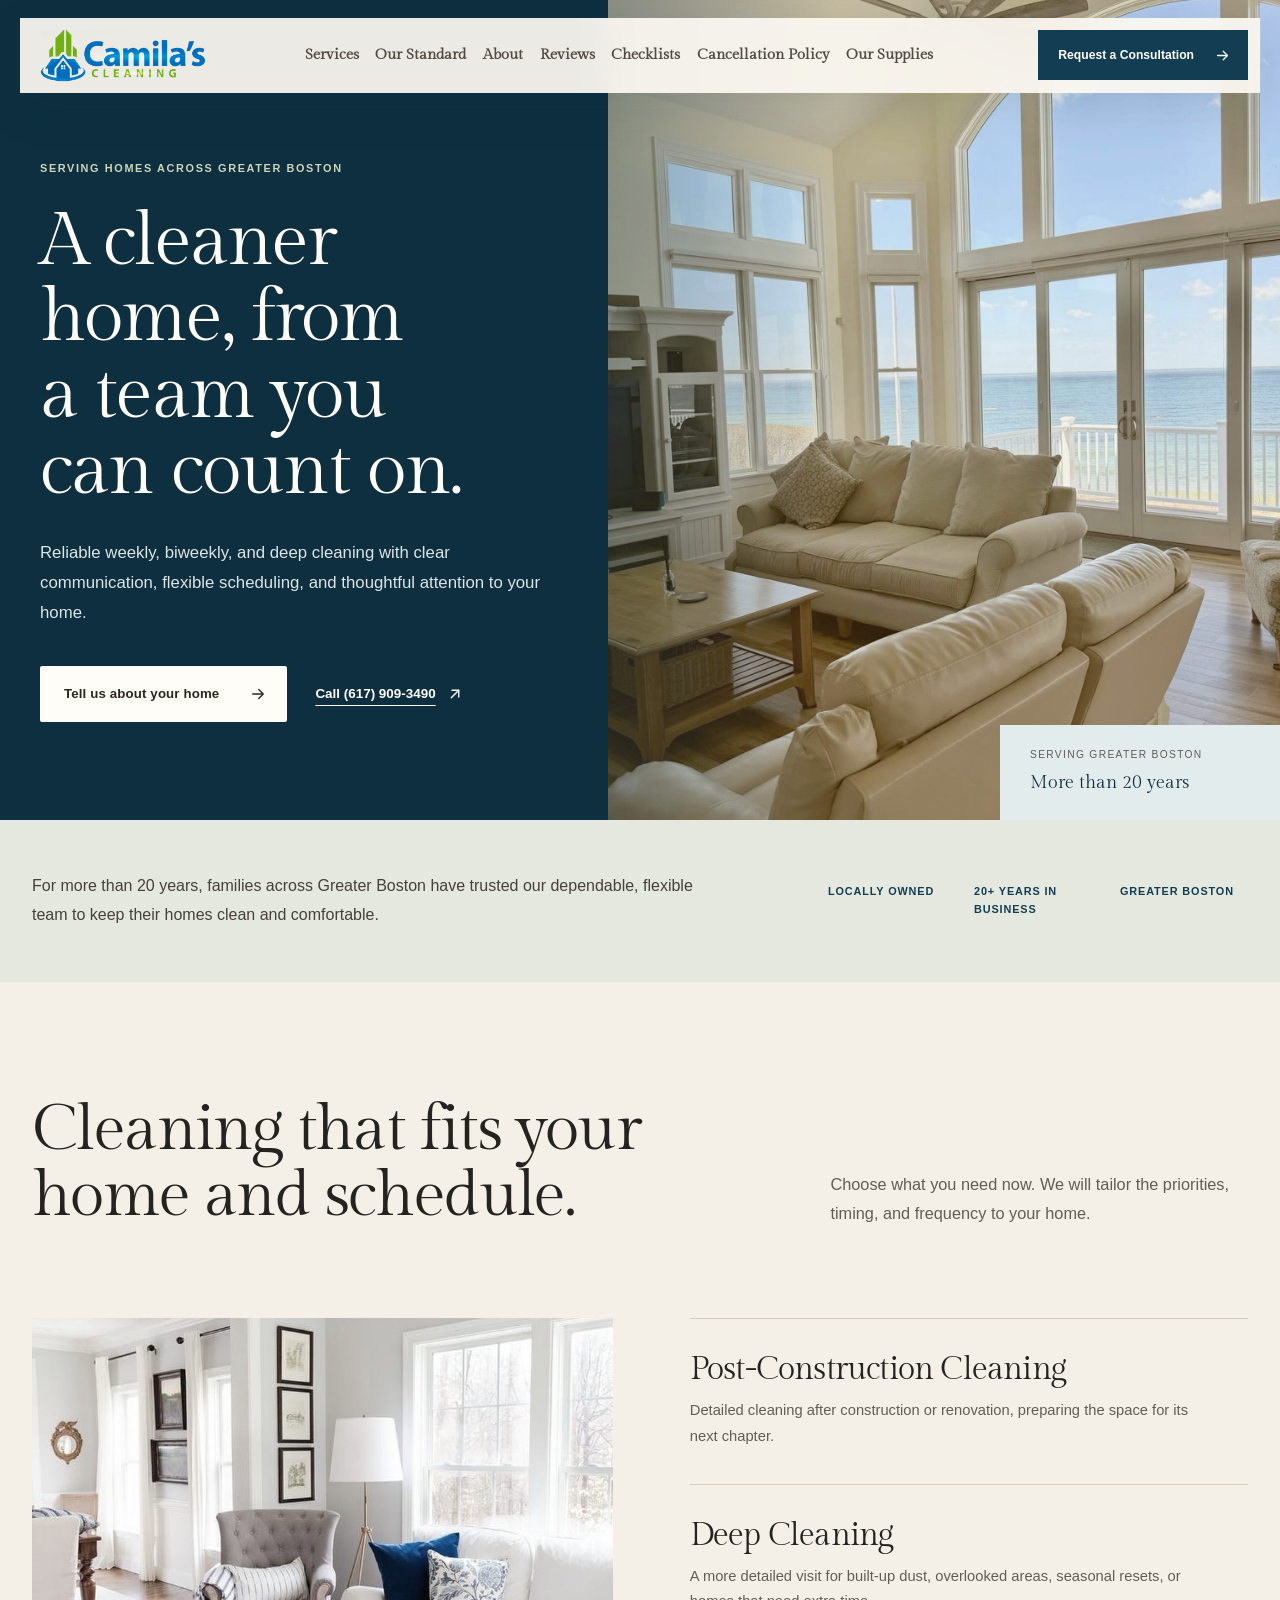
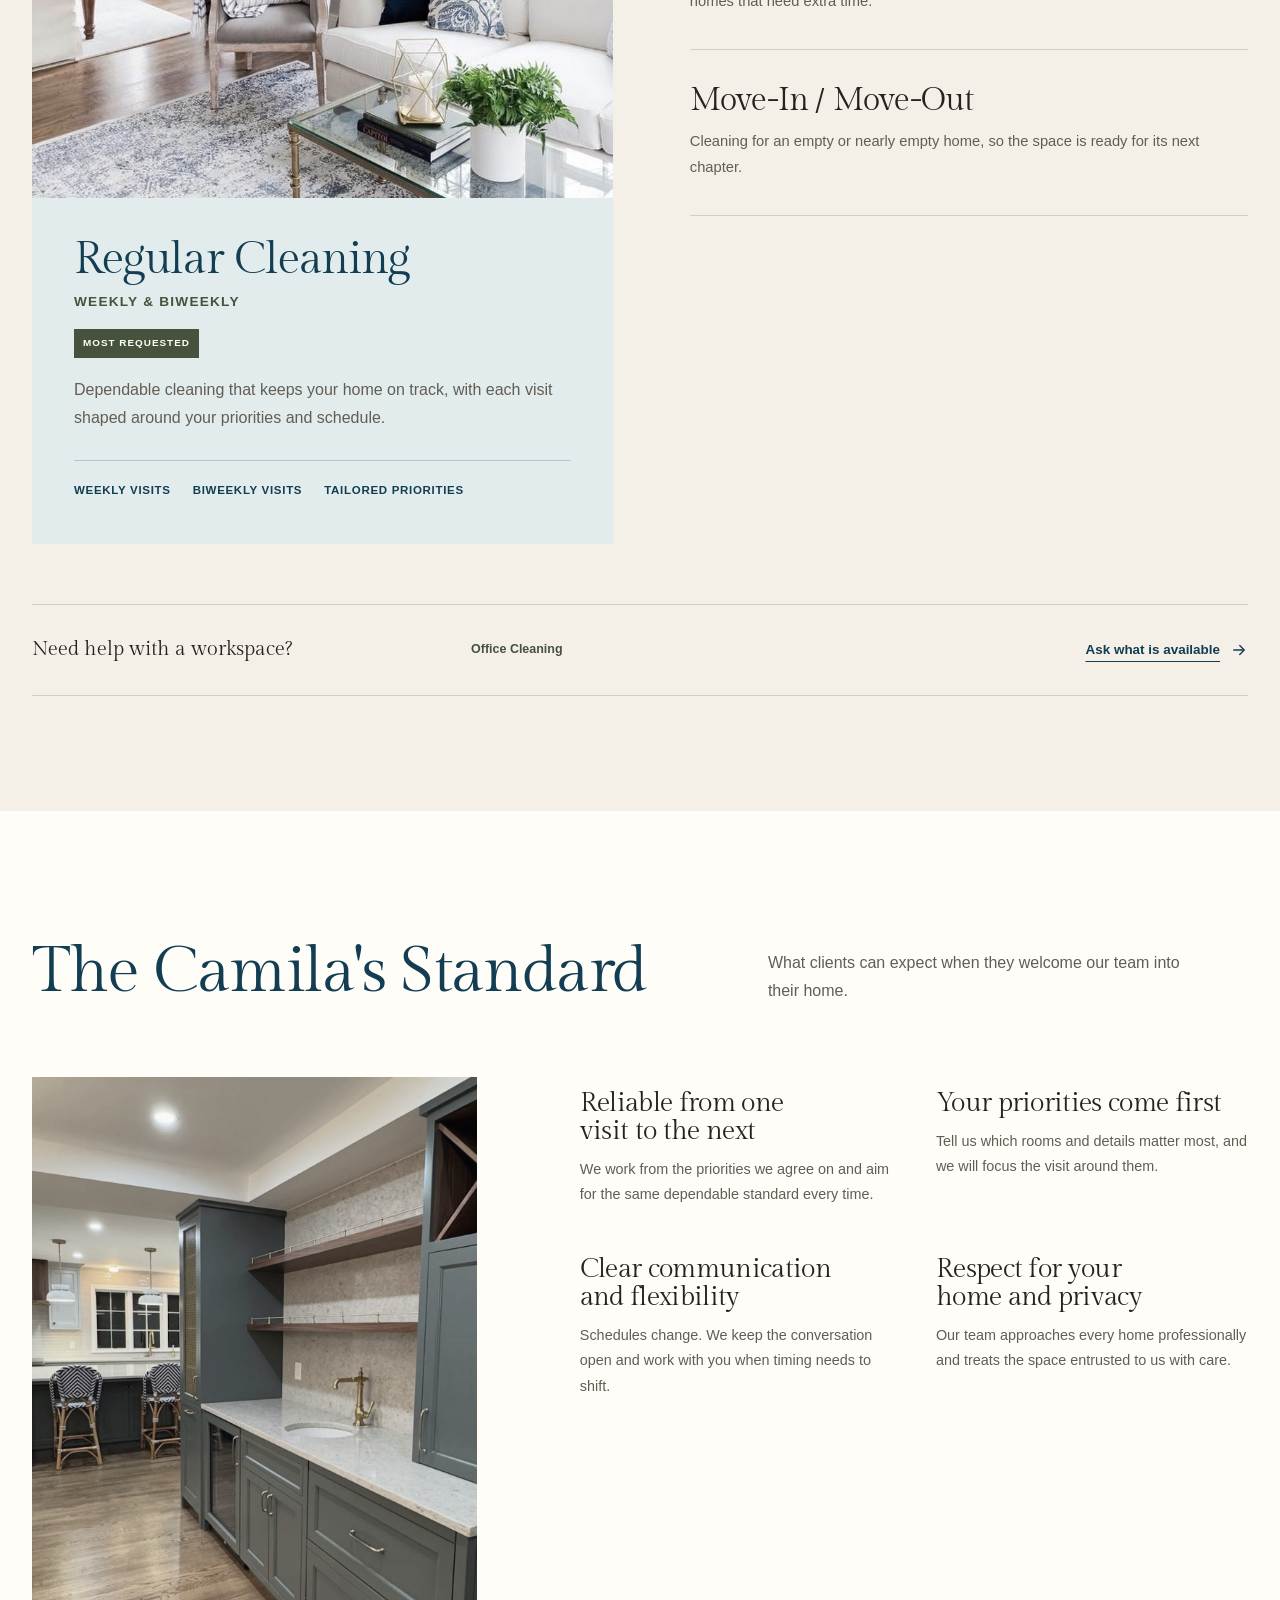
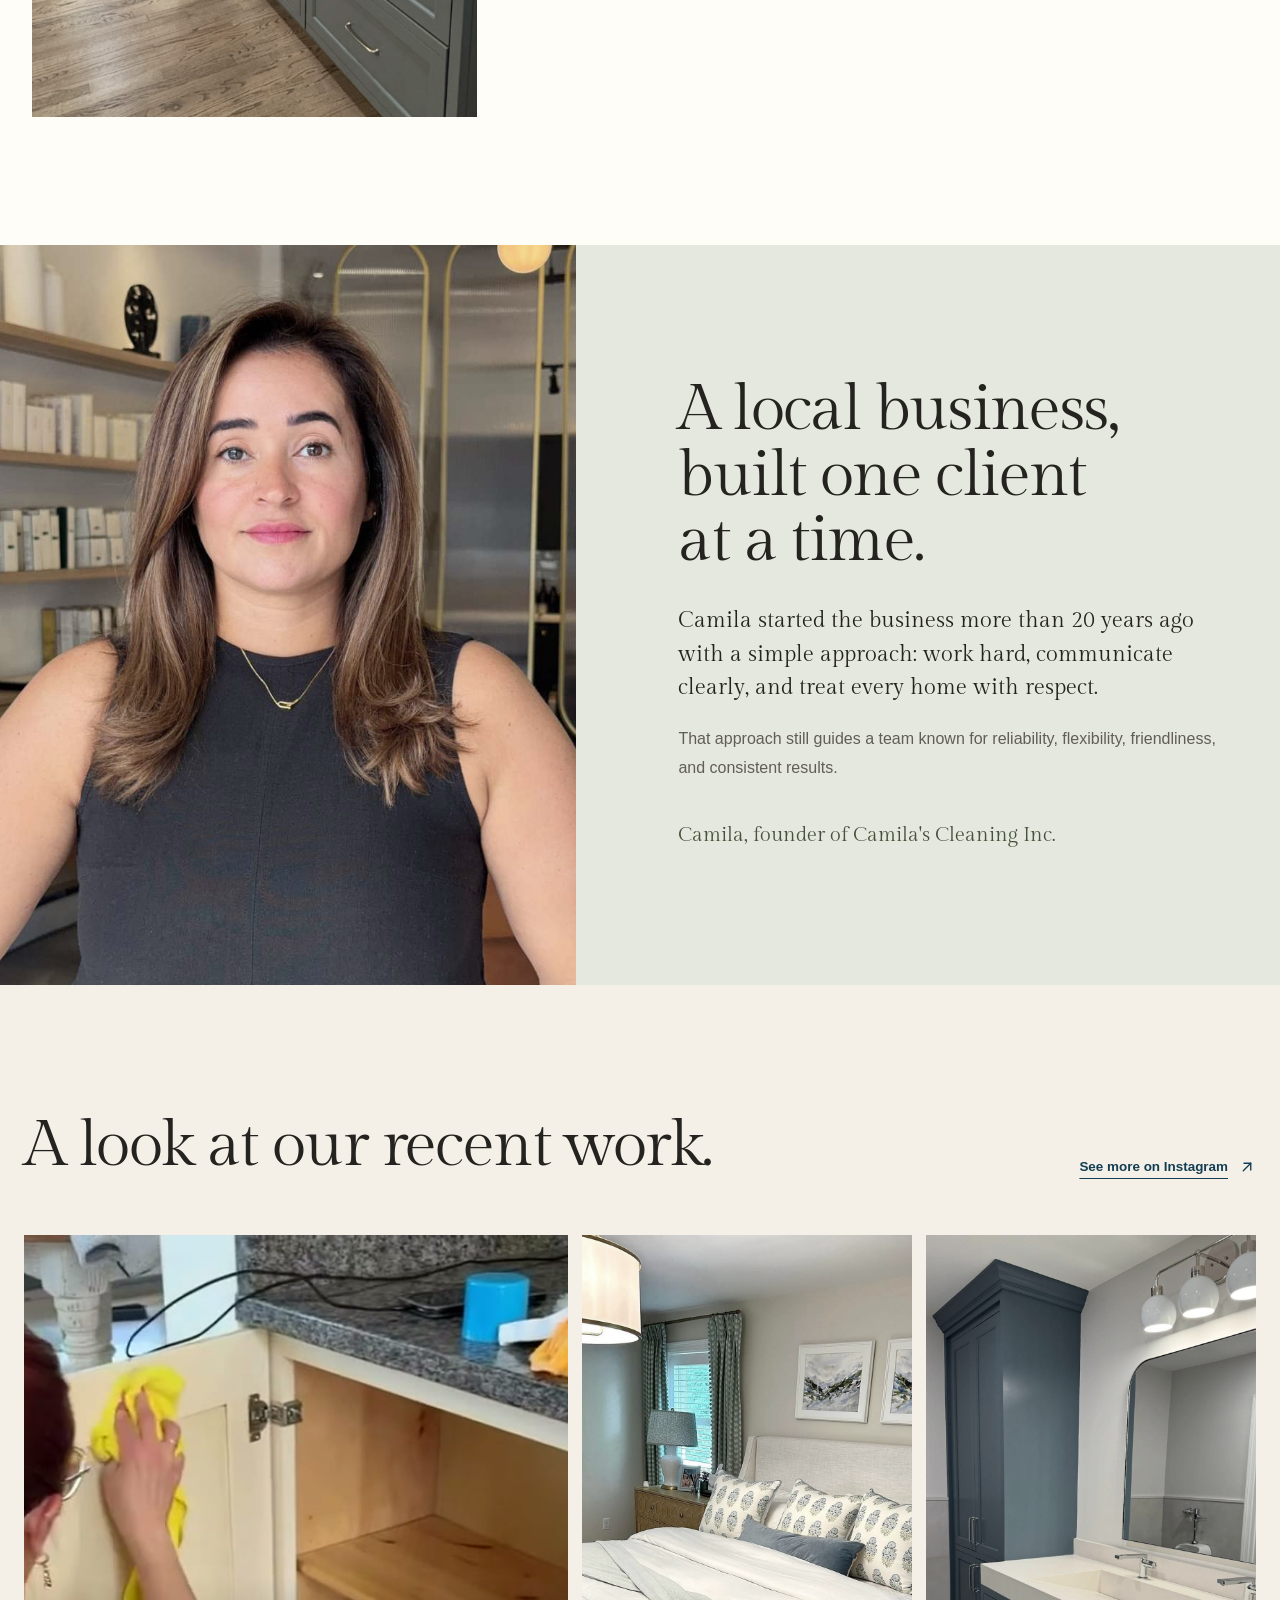
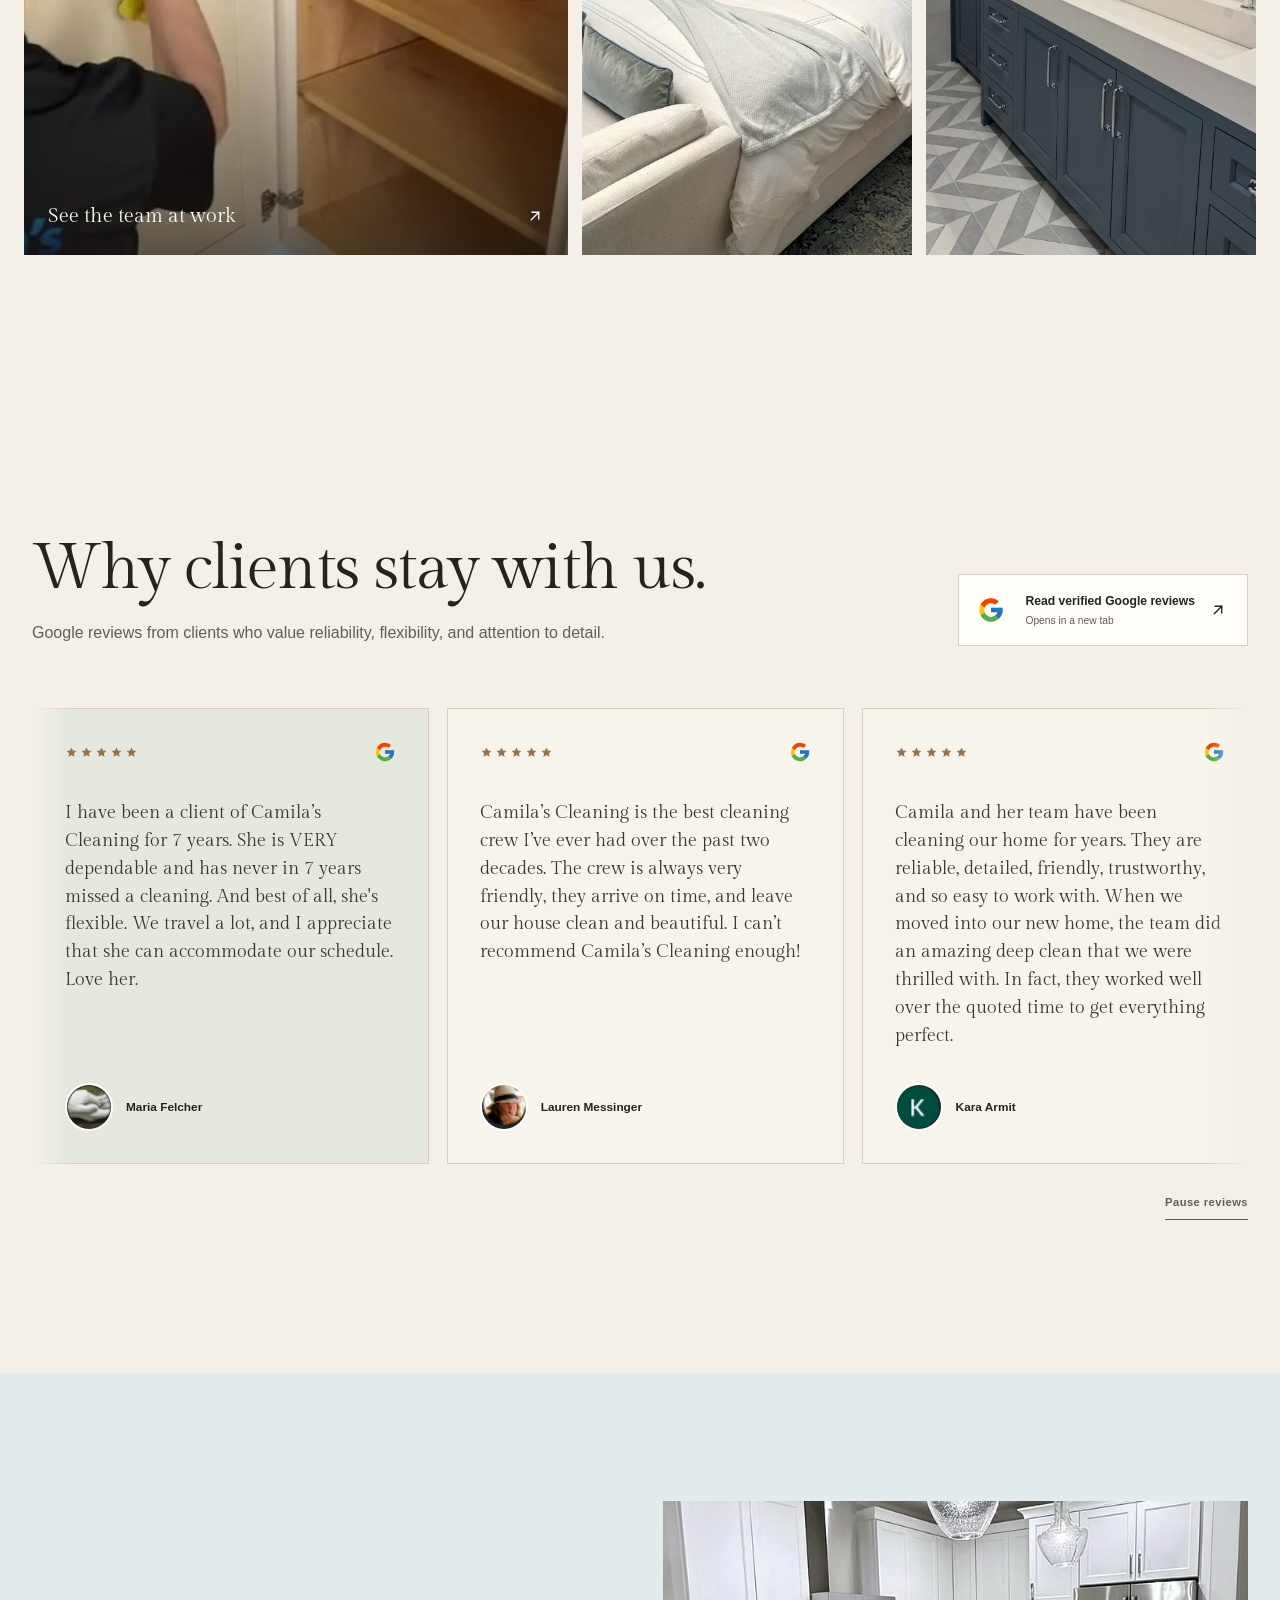
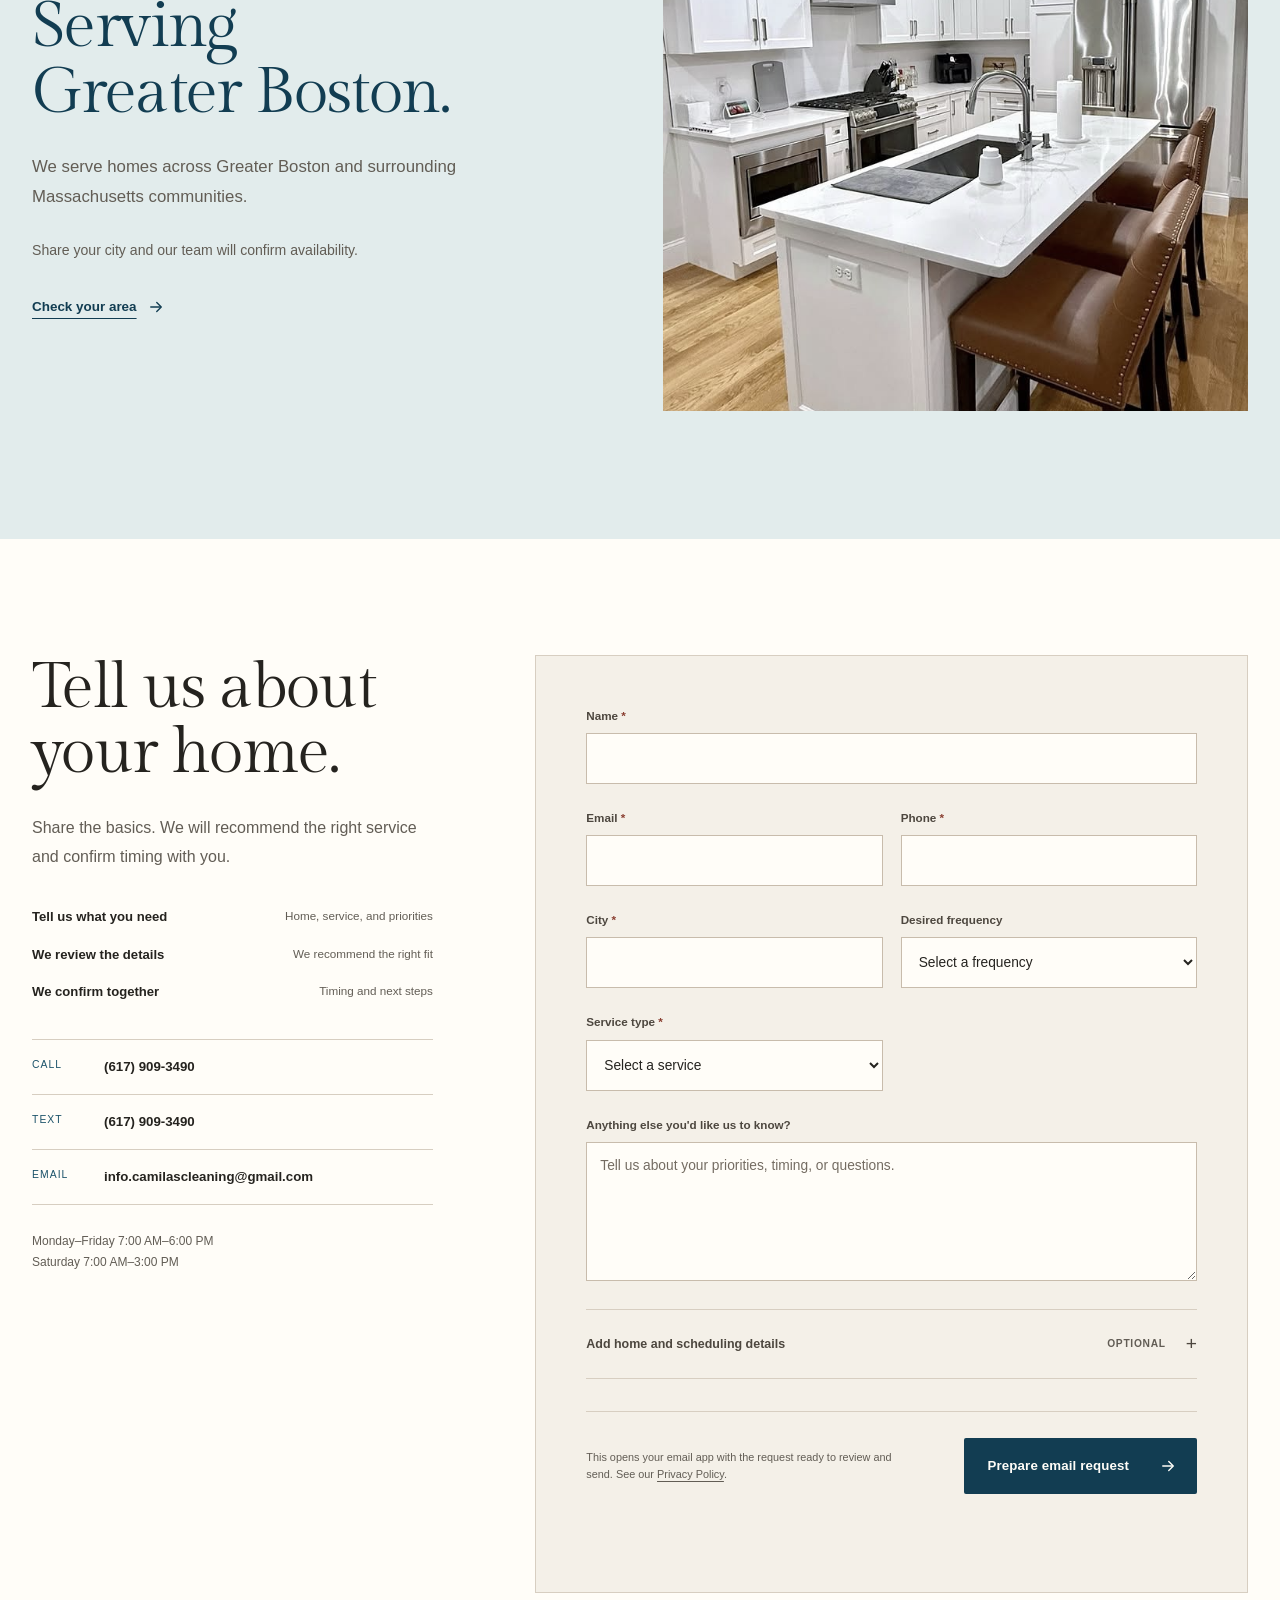
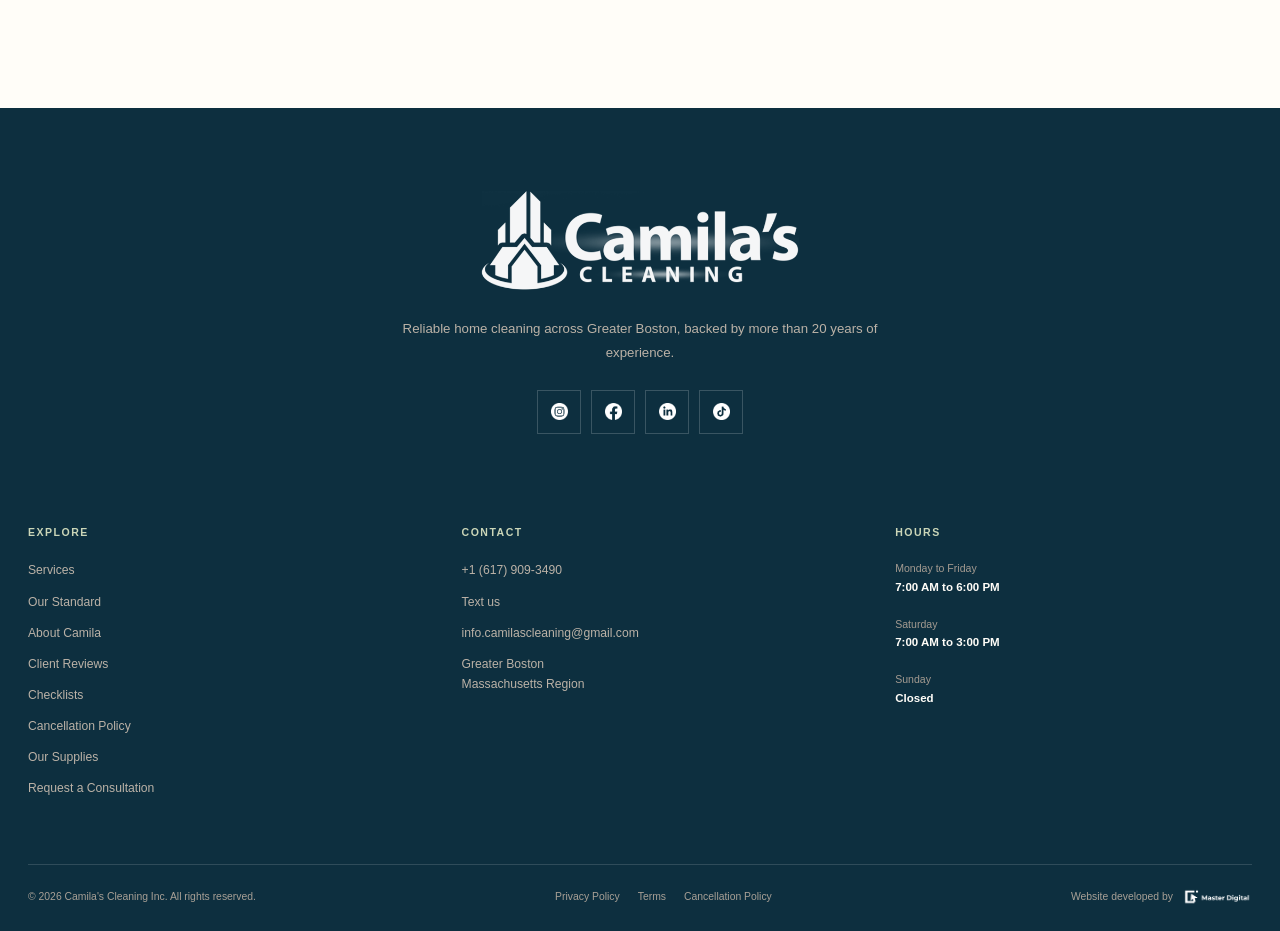
==== commit 1bf22900: "Add checklist policy and supplies pages" ====
--- a/index.html
+++ b/index.html
@@ -5,7 +5,7 @@
   <meta name="viewport" content="width=device-width, initial-scale=1">
   <meta name="theme-color" content="#123d52">
   <title>Premium House Cleaning in Greater Boston | Camila's Cleaning</title>
-  <meta name="description" content="Reliable recurring, deep, move-in, move-out, and post-construction cleaning across Greater Boston, with flexible scheduling and personal service.">
+  <meta name="description" content="Reliable weekly, biweekly, deep, move-in, move-out, and post-construction cleaning across Greater Boston.">
   <link rel="canonical" href="https://www.camilascleaningservice.com/">
   <meta property="og:title" content="House Cleaning in Greater Boston | Camila's Cleaning">
   <meta property="og:description" content="Reliable home cleaning across Greater Boston, backed by more than 20 years of experience and flexible, personal service.">
@@ -13,19 +13,21 @@
   <meta property="og:site_name" content="Camila's Cleaning Inc">
   <meta property="og:type" content="website">
   <meta property="og:locale" content="en_US">
-  <meta property="og:image" content="https://www.camilascleaningservice.com/assets/og.png">
+  <meta property="og:image" content="https://camilascleaning.vercel.app/assets/og-brand-blue.png">
+  <meta property="og:image:secure_url" content="https://camilascleaning.vercel.app/assets/og-brand-blue.png">
+  <meta property="og:image:type" content="image/png">
   <meta property="og:image:width" content="1200">
   <meta property="og:image:height" content="630">
-  <meta property="og:image:alt" content="Camila's Cleaning residential cleaning in Greater Boston">
+  <meta property="og:image:alt" content="Camila's Cleaning white logo on its signature blue background">
   <meta name="twitter:card" content="summary_large_image">
   <meta name="twitter:title" content="House Cleaning in Greater Boston | Camila's Cleaning">
   <meta name="twitter:description" content="Reliable home cleaning across Greater Boston, backed by more than 20 years of experience and flexible, personal service.">
-  <meta name="twitter:image" content="https://www.camilascleaningservice.com/assets/og.png">
+  <meta name="twitter:image" content="https://camilascleaning.vercel.app/assets/og-brand-blue.png">
   <link rel="preload" href="assets/fonts/gilda-display/gilda-display-regular.ttf" as="font" type="font/ttf" crossorigin>
   <link rel="preload" href="assets/media-hq/hero-client/coastal-living-room.jpg" as="image" fetchpriority="high">
   <link rel="icon" href="assets/brand/camilas-favicon.png">
   <link rel="apple-touch-icon" href="assets/brand/camilas-favicon.png">
-  <link rel="stylesheet" href="styles.css?v=20260816-7">
+  <link rel="stylesheet" href="styles.css?v=20260904-2">
 </head>
 <body>
   <a class="skip-link" href="#main">Skip to main content</a>
@@ -44,7 +46,7 @@
         "image": "https://www.camilascleaningservice.com/assets/media-hq/hero-client/coastal-living-room.jpg",
         "telephone": "+1-617-909-3490",
         "email": "info.camilascleaning@gmail.com",
-        "description": "Reliable recurring, deep, move-in, move-out, and post-construction cleaning across Greater Boston and surrounding Massachusetts communities.",
+        "description": "Reliable weekly, biweekly, deep, move-in, move-out, and post-construction cleaning across Greater Boston and surrounding Massachusetts communities.",
         "areaServed": [{"@type": "AdministrativeArea", "name": "Greater Boston"}, {"@type": "State", "name": "Massachusetts"}],
         "openingHoursSpecification": [
           {"@type": "OpeningHoursSpecification", "dayOfWeek": ["Monday", "Tuesday", "Wednesday", "Thursday", "Friday"], "opens": "07:00", "closes": "18:00"},
@@ -55,7 +57,7 @@
           "@type": "OfferCatalog",
           "name": "Cleaning Services",
           "itemListElement": [
-            {"@type": "Offer", "itemOffered": {"@type": "Service", "name": "Recurring Cleaning", "areaServed": "Greater Boston, Massachusetts"}},
+            {"@type": "Offer", "itemOffered": {"@type": "Service", "name": "Regular Cleaning - Weekly and Biweekly", "areaServed": "Greater Boston, Massachusetts"}},
             {"@type": "Offer", "itemOffered": {"@type": "Service", "name": "Deep Cleaning", "areaServed": "Greater Boston, Massachusetts"}},
             {"@type": "Offer", "itemOffered": {"@type": "Service", "name": "Move-In and Move-Out Cleaning", "areaServed": "Greater Boston, Massachusetts"}},
             {"@type": "Offer", "itemOffered": {"@type": "Service", "name": "Office Cleaning", "areaServed": "Greater Boston, Massachusetts"}},
@@ -77,9 +79,9 @@
 
   <header class="site-header" data-header>
     <a class="brand" href="#top" aria-label="Camila's Cleaning home"><img src="assets/brand/camilas-logo-transparent.png" alt="Camila's Cleaning Inc" width="415" height="136"></a>
-    <nav class="desktop-nav" aria-label="Main navigation"><a href="#services">Services</a><a href="#standard">Our Standard</a><a href="#about">About</a><a href="#reviews">Reviews</a></nav>
+    <nav class="desktop-nav" aria-label="Main navigation"><a href="#services">Services</a><a href="#standard">Our Standard</a><a href="#about">About</a><a href="#reviews">Reviews</a><a href="checklist.html">Checklists</a><a href="cancellation-policy.html">Cancellation Policy</a><a href="supplies.html">Our Supplies</a></nav>
     <a class="header-cta" href="#consultation"><span>Request a Consultation</span><svg aria-hidden="true"><use href="#icon-arrow"></use></svg></a>
-    <details class="mobile-nav"><summary aria-label="Open navigation"><span></span><span></span></summary><nav aria-label="Mobile navigation"><a href="#services">Services</a><a href="#standard">Our Standard</a><a href="#about">About</a><a href="#reviews">Reviews</a><a href="#consultation">Request a Consultation</a></nav></details>
+    <details class="mobile-nav"><summary aria-label="Open navigation"><span></span><span></span></summary><nav aria-label="Mobile navigation"><a href="#services">Services</a><a href="#standard">Our Standard</a><a href="#about">About</a><a href="#reviews">Reviews</a><a href="checklist.html">Checklists</a><a href="cancellation-policy.html">Cancellation Policy</a><a href="supplies.html">Our Supplies</a><a href="#consultation">Request a Consultation</a></nav></details>
   </header>
 
   <main id="main">
@@ -87,7 +89,7 @@
       <div class="hero-copy">
         <p class="hero-location">Serving homes across Greater Boston</p>
         <h1 id="hero-title">A cleaner home, from a team you can count on.</h1>
-        <p class="hero-lead">Reliable recurring and deep cleaning, with clear communication, flexible scheduling, and close attention to the details that matter in your home.</p>
+        <p class="hero-lead">Reliable weekly, biweekly, and deep cleaning with clear communication, flexible scheduling, and thoughtful attention to your home.</p>
         <div class="hero-actions"><a class="button button--light" href="#consultation">Tell us about your home <svg aria-hidden="true"><use href="#icon-arrow"></use></svg></a><a class="text-link text-link--light" href="tel:+16179093490">Call (617) 909-3490 <svg aria-hidden="true"><use href="#icon-external"></use></svg></a></div>
       </div>
       <div class="hero-visual">
@@ -97,19 +99,19 @@
     </section>
 
     <section class="trust-intro" aria-label="About Camila's Cleaning">
-      <p>For more than 20 years, Camila's Cleaning has helped families keep their homes clean, comfortable, and easier to manage. Clients stay with us because the team is dependable, flexible, friendly, and consistent.</p>
+      <p>For more than 20 years, families across Greater Boston have trusted our dependable, flexible team to keep their homes clean and comfortable.</p>
       <ul aria-label="Company highlights"><li>Locally owned</li><li>20+ years in business</li><li>Greater Boston</li></ul>
     </section>
 
     <section class="section services" id="services" aria-labelledby="services-title">
-      <div class="section-intro"><h2 id="services-title">Cleaning that fits your home and schedule.</h2><p>Choose the service that matches what you need now. We can adjust the priorities, timing, and frequency after we learn more about your home.</p></div>
+      <div class="section-intro"><h2 id="services-title">Cleaning that fits your home and schedule.</h2><p>Choose what you need now. We will tailor the priorities, timing, and frequency to your home.</p></div>
       <div class="service-editorial">
-        <article class="service-feature service-feature--post-construction">
-          <div class="service-feature__image"><img src="assets/media-hq/hero-client/bright-living-room.jpg" alt="Refined living room prepared with careful attention" width="1600" height="2000" loading="lazy"></div>
-          <div class="service-feature__copy"><h3>Post&#8209;Construction Cleaning</h3><span class="service-feature__label">Frequently requested</span><p>Detailed cleaning after construction or renovation, helping prepare the space for its next chapter with a careful, thorough reset.</p><ul class="service-details" aria-label="Post-construction cleaning contexts"><li>After construction</li><li>After renovation</li><li>Final reset</li></ul></div>
+        <article class="service-feature service-feature--regular">
+          <div class="service-feature__image"><img src="assets/media-hq/hero-client/bright-living-room.jpg" alt="Bright living room maintained with regular cleaning" width="1600" height="2000" loading="lazy"></div>
+          <div class="service-feature__copy"><h3>Regular Cleaning <span>Weekly &amp; Biweekly</span></h3><span class="service-feature__label">Most requested</span><p>Dependable cleaning that keeps your home on track, with each visit shaped around your priorities and schedule.</p><ul class="service-details" aria-label="Regular cleaning frequency and approach"><li>Weekly visits</li><li>Biweekly visits</li><li>Tailored priorities</li></ul></div>
         </article>
         <div class="service-list">
-          <article><div><h3>Recurring Cleaning</h3><p>Reliable weekly or biweekly cleaning that keeps your home on track, with each visit shaped around your priorities and schedule.</p></div></article>
+          <article><div><h3>Post-Construction Cleaning</h3><p>Detailed cleaning after construction or renovation, preparing the space for its next chapter.</p></div></article>
           <article><div><h3>Deep Cleaning</h3><p>A more detailed visit for built-up dust, overlooked areas, seasonal resets, or homes that need extra time.</p></div></article>
           <article><div><h3>Move-In / Move-Out</h3><p>Cleaning for an empty or nearly empty home, so the space is ready for its next chapter.</p></div></article>
         </div>
@@ -131,8 +133,8 @@
     </section>
 
     <section class="founder" id="about" aria-labelledby="founder-title">
-      <div class="founder-image"><img src="assets/media-hq/brand/camila-about.jpg" alt="Camila, founder of Camila's Cleaning Inc" width="1066" height="1600" loading="lazy"></div>
-      <div class="founder-copy"><h2 id="founder-title">A local business, built one client at a time.</h2><p class="founder-lead">Camila started the business more than 20 years ago with a simple approach: show up, work hard, communicate clearly, and treat every home with respect.</p><p>That approach still guides the team today. Many clients have trusted Camila's Cleaning for years, and their reviews often mention the same things: reliability, flexibility, friendliness, and consistent results.</p><span class="founder-signature">Camila, founder of Camila's Cleaning Inc.</span></div>
+      <div class="founder-image"><img src="assets/media-hq/brand/camila-about-2026.jpg" alt="Camila, founder of Camila's Cleaning Inc" width="1024" height="1024" loading="lazy"></div>
+      <div class="founder-copy"><h2 id="founder-title">A local business, built one client at a time.</h2><p class="founder-lead">Camila started the business more than 20 years ago with a simple approach: work hard, communicate clearly, and treat every home with respect.</p><p>That approach still guides a team known for reliability, flexibility, friendliness, and consistent results.</p><span class="founder-signature">Camila, founder of Camila's Cleaning Inc.</span></div>
     </section>
 
     <section class="work" aria-labelledby="work-title">
@@ -145,7 +147,7 @@
     </section>
 
     <section class="section reviews" id="reviews" aria-labelledby="reviews-title">
-      <div class="reviews-heading"><div><h2 id="reviews-title">Why clients stay with us.</h2><p>These Google reviews speak to long relationships, reliable visits, flexibility, and attention to detail.</p></div><a class="google-link" href="https://www.google.com/search?q=Camila%27s+Cleaning+Inc+Boston+MA+reviews" target="_blank" rel="noreferrer"><img src="assets/social/google-g.svg" alt="" width="28" height="28"><span><strong>Read verified Google reviews</strong><small>Opens in a new tab</small></span><svg aria-hidden="true"><use href="#icon-external"></use></svg></a></div>
+      <div class="reviews-heading"><div><h2 id="reviews-title">Why clients stay with us.</h2><p>Google reviews from clients who value reliability, flexibility, and attention to detail.</p></div><a class="google-link" href="https://www.google.com/search?q=Camila%27s+Cleaning+Inc+Boston+MA+reviews" target="_blank" rel="noreferrer"><img src="assets/social/google-g.svg" alt="" width="28" height="28"><span><strong>Read verified Google reviews</strong><small>Opens in a new tab</small></span><svg aria-hidden="true"><use href="#icon-external"></use></svg></a></div>
       <div class="review-carousel" data-review-carousel role="region" aria-roledescription="carousel" aria-label="Selected Google client reviews" aria-live="off" tabindex="0">
         <div class="review-track">
           <div class="review-group">
@@ -159,13 +161,13 @@
     </section>
 
     <section class="areas" aria-labelledby="areas-title">
-      <div class="areas-copy"><h2 id="areas-title">Serving Greater Boston.</h2><p>Camila's Cleaning serves homes across Greater Boston and surrounding Massachusetts communities.</p><p class="areas-note">Not sure whether your home is within our current service area? Share your city and our team will confirm availability.</p><a class="text-link" href="#consultation">Check your area <svg aria-hidden="true"><use href="#icon-arrow"></use></svg></a></div>
+      <div class="areas-copy"><h2 id="areas-title">Serving Greater Boston.</h2><p>We serve homes across Greater Boston and surrounding Massachusetts communities.</p><p class="areas-note">Share your city and our team will confirm availability.</p><a class="text-link" href="#consultation">Check your area <svg aria-hidden="true"><use href="#icon-arrow"></use></svg></a></div>
       <div class="areas-image"><img src="assets/media-hq/instagram-client/kitchen.jpg" alt="Bright kitchen after a Camila's Cleaning visit" width="1080" height="1350" loading="lazy"></div>
       <!-- CLIENT CONFIRMATION NEEDED: add city-specific landing pages only after the client confirms priority cities and current service availability in each location. -->
     </section>
 
     <section class="consultation" id="consultation" aria-labelledby="consultation-title">
-      <div class="consultation-copy"><h2 id="consultation-title">Tell us about your home.</h2><p>Share the basics below. We'll review your request, recommend the right service, and confirm the timing with you directly.</p><ol class="consultation-steps"><li><strong>Tell us what you need</strong><span>Home, service, and priorities</span></li><li><strong>We review the details</strong><span>We recommend the right fit</span></li><li><strong>We confirm together</strong><span>Timing and next steps</span></li></ol><div class="consultation-direct"><a href="tel:+16179093490"><span>Call</span><strong>(617) 909-3490</strong></a><a href="sms:+16179093490"><span>Text</span><strong>(617) 909-3490</strong></a><a href="mailto:info.camilascleaning@gmail.com"><span>Email</span><strong>info.camilascleaning@gmail.com</strong></a></div><p class="consultation-hours">Monday–Friday 7:00 AM–6:00 PM<br>Saturday 7:00 AM–3:00 PM</p></div>
+      <div class="consultation-copy"><h2 id="consultation-title">Tell us about your home.</h2><p>Share the basics. We will recommend the right service and confirm timing with you.</p><ol class="consultation-steps"><li><strong>Tell us what you need</strong><span>Home, service, and priorities</span></li><li><strong>We review the details</strong><span>We recommend the right fit</span></li><li><strong>We confirm together</strong><span>Timing and next steps</span></li></ol><div class="consultation-direct"><a href="tel:+16179093490"><span>Call</span><strong>(617) 909-3490</strong></a><a href="sms:+16179093490"><span>Text</span><strong>(617) 909-3490</strong></a><a href="mailto:info.camilascleaning@gmail.com"><span>Email</span><strong>info.camilascleaning@gmail.com</strong></a></div><p class="consultation-hours">Monday–Friday 7:00 AM–6:00 PM<br>Saturday 7:00 AM–3:00 PM</p></div>
       <!-- The current site has no backend form endpoint. This form preserves the existing email lead channel by preparing a structured email in the visitor's mail app. Confirm a secure form provider or CRM before replacing this workflow. -->
       <form class="consultation-form" id="consultation-form" novalidate>
         <div class="form-honeypot" aria-hidden="true"><label for="company-website">Leave this field empty</label><input id="company-website" name="company_website" type="text" tabindex="-1" autocomplete="off"></div>
@@ -174,7 +176,7 @@
         <div class="field"><label for="phone">Phone <span aria-hidden="true">*</span></label><input id="phone" name="phone" type="tel" autocomplete="tel" inputmode="tel" maxlength="30" required></div>
         <div class="field"><label for="city">City <span aria-hidden="true">*</span></label><input id="city" name="city" type="text" autocomplete="address-level2" maxlength="100" required></div>
         <div class="field"><label for="frequency">Desired frequency</label><select id="frequency" name="frequency"><option value="">Select a frequency</option><option>Weekly</option><option>Biweekly</option><option>Monthly</option><option>One-time</option><option>Not sure yet</option></select></div>
-        <div class="field"><label for="service-type">Service type <span aria-hidden="true">*</span></label><select id="service-type" name="service_type" required><option value="">Select a service</option><option>Post-Construction Cleaning</option><option>Recurring Cleaning</option><option>Deep Cleaning</option><option>Move-In / Move-Out</option><option>Office Cleaning</option><option>Not sure yet</option></select></div>
+        <div class="field"><label for="service-type">Service type <span aria-hidden="true">*</span></label><select id="service-type" name="service_type" required><option value="">Select a service</option><option>Regular Cleaning - Weekly / Biweekly</option><option>Deep Cleaning</option><option>Move-In / Move-Out</option><option>Post-Construction Cleaning</option><option>Office Cleaning</option><option>Not sure yet</option></select></div>
         <div class="field field--full"><label for="message">Anything else you'd like us to know?</label><textarea id="message" name="message" rows="5" maxlength="1500" placeholder="Tell us about your priorities, timing, or questions."></textarea></div>
         <details class="form-options field--full"><summary>Add home and scheduling details <span>Optional</span></summary><div class="form-options__grid"><div class="field"><label for="home-size">Approximate home size</label><input id="home-size" name="home_size" type="text" inputmode="numeric" maxlength="40" placeholder="e.g. 2,000 sq. ft."></div><div class="field"><label for="bedrooms-bathrooms">Bedrooms / bathrooms</label><input id="bedrooms-bathrooms" name="bedrooms_bathrooms" type="text" maxlength="40" placeholder="e.g. 3 bedrooms / 2 bathrooms"></div><div class="field"><label for="start-date">Preferred start date</label><input id="start-date" name="preferred_start_date" type="date"></div><div class="field"><label for="referral">How did you hear about us?</label><select id="referral" name="referral"><option value="">Select an option</option><option>Google</option><option>Referral</option><option>Instagram</option><option>Facebook</option><option>Other</option></select></div></div></details>
         <div class="form-footer field--full"><p>This opens your email app with the request ready to review and send. See our <a href="privacy-policy.html">Privacy Policy</a>.</p><button class="button button--dark" type="submit">Prepare email request <svg aria-hidden="true"><use href="#icon-arrow"></use></svg></button></div>
@@ -186,13 +188,13 @@
   <footer class="footer">
     <div class="footer-main">
       <div class="footer-brand"><a href="#top" aria-label="Back to top"><img src="assets/brand/camilas-logo-transparent.png" alt="Camila's Cleaning Inc" width="415" height="136"></a><p>Reliable home cleaning across Greater Boston, backed by more than 20 years of experience.</p><div class="social-links" aria-label="Social media"><a href="https://www.instagram.com/camilascleaningservice/" target="_blank" rel="noreferrer" aria-label="Instagram"><img src="assets/social/instagram.png" alt="" width="48" height="48"></a><a href="https://www.facebook.com/cleaningbycamilas" target="_blank" rel="noreferrer" aria-label="Facebook"><img src="assets/social/facebook.png" alt="" width="48" height="48"></a><a href="https://www.linkedin.com/in/camila-machado-519096186/" target="_blank" rel="noreferrer" aria-label="LinkedIn"><img src="assets/social/linkedin.png" alt="" width="48" height="48"></a><a href="https://www.tiktok.com/@camilascleaningservice" target="_blank" rel="noreferrer" aria-label="TikTok"><img src="assets/social/tiktok.png" alt="" width="48" height="48"></a></div></div>
-      <div class="footer-column"><h3>Explore</h3><a href="#services">Services</a><a href="#standard">Our Standard</a><a href="#about">About Camila</a><a href="#reviews">Client Reviews</a><a href="#consultation">Request a Consultation</a></div>
+      <div class="footer-column"><h3>Explore</h3><a href="#services">Services</a><a href="#standard">Our Standard</a><a href="#about">About Camila</a><a href="#reviews">Client Reviews</a><a href="checklist.html">Checklists</a><a href="cancellation-policy.html">Cancellation Policy</a><a href="supplies.html">Our Supplies</a><a href="#consultation">Request a Consultation</a></div>
       <div class="footer-column"><h3>Contact</h3><a href="tel:+16179093490">+1 (617) 909-3490</a><a href="sms:+16179093490">Text us</a><a href="mailto:info.camilascleaning@gmail.com">info.camilascleaning@gmail.com</a><span>Greater Boston<br>Massachusetts Region</span></div>
       <div class="footer-column footer-hours"><h3>Hours</h3><div><span>Monday to Friday</span><strong>7:00 AM to 6:00 PM</strong></div><div><span>Saturday</span><strong>7:00 AM to 3:00 PM</strong></div><div><span>Sunday</span><strong>Closed</strong></div></div>
     </div>
-    <div class="footer-bottom"><span>© 2026 Camila's Cleaning Inc. All rights reserved.</span><nav aria-label="Legal"><a href="privacy-policy.html">Privacy Policy</a><a href="terms.html">Terms</a><a href="cancellation-policy.html">Cancellation Policy</a></nav><span class="footer-credit"><span>Website developed by</span><img src="assets/brand/master-digital-white.png" alt="Master Digital" width="2400" height="693"></span></div>
+    <div class="footer-bottom"><span>© 2026 Camila's Cleaning Inc. All rights reserved.</span><nav aria-label="Legal"><a href="privacy-policy.html">Privacy Policy</a><a href="terms.html">Terms</a><a href="cancellation-policy.html">Cancellation Policy</a></nav><a class="footer-credit" href="https://masterdigital.dev/" target="_blank" rel="noopener noreferrer"><span>Website developed by</span><img src="assets/brand/master-digital-white.png" alt="Master Digital" width="2400" height="693"></a></div>
   </footer>
   <div class="mobile-dock" aria-label="Quick contact"><a href="tel:+16179093490"><span>Call</span><strong>(617) 909-3490</strong></a><a href="#consultation"><span>Begin</span><strong>Request a Consultation</strong></a></div>
-  <script src="script.js?v=20260816-6" defer></script>
+  <script src="script.js?v=20260904-2" defer></script>
 </body>
 </html>
--- a/styles.css
+++ b/styles.css
@@ -65,14 +65,16 @@
 .text-link:hover{opacity:.7}
 .text-link--light{color:var(--white)}
 
-.site-header{position:fixed;z-index:100;top:18px;left:50%;width:min(1340px,calc(100% - 40px));min-height:74px;padding:10px 12px 10px 20px;display:grid;grid-template-columns:190px 1fr auto;align-items:center;background:rgba(250,247,241,.94);backdrop-filter:blur(16px);box-shadow:0 15px 46px rgba(13,47,63,.12);transform:translateX(-50%);transition:box-shadow .25s,background .25s}
+.site-header{position:fixed;z-index:100;top:18px;left:50%;width:min(1460px,calc(100% - 40px));min-height:74px;padding:10px 12px 10px 20px;display:grid;grid-template-columns:160px 1fr auto;align-items:center;background:rgba(250,247,241,.94);backdrop-filter:blur(16px);box-shadow:0 15px 46px rgba(13,47,63,.12);transform:translateX(-50%);transition:box-shadow .25s,background .25s}
 .site-header.is-scrolled{background:rgba(250,247,241,.98);box-shadow:0 18px 52px rgba(13,47,63,.18)}
 .brand{width:166px}
 .brand img{width:100%;height:auto}
-.desktop-nav{display:flex;justify-content:center;gap:clamp(18px,2.8vw,42px)}
-.desktop-nav a{position:relative;color:#514b43;font-size:.78rem;font-weight:620}
+.desktop-nav{display:flex;justify-content:center;gap:clamp(12px,1.3vw,20px);min-width:0}
+.desktop-nav a{position:relative;color:#514b43;font-family:var(--serif);font-size:.92rem;font-weight:700;line-height:1.2;white-space:nowrap}
 .desktop-nav a::after{content:"";position:absolute;right:0;bottom:-8px;left:0;height:1px;background:var(--sage);transform:scaleX(0);transform-origin:right;transition:transform .22s}
 .desktop-nav a:hover::after,.desktop-nav a:focus-visible::after{transform:scaleX(1);transform-origin:left}
+.desktop-nav a[aria-current="page"]{color:var(--navy-dark)}
+.desktop-nav a[aria-current="page"]::after{transform:scaleX(1)}
 .header-cta{display:flex;align-items:center;gap:20px;min-height:50px;padding:0 17px 0 20px;background:var(--navy-dark);color:var(--white);font-size:.76rem;font-weight:650;transition:background .2s,transform .2s}
 .header-cta:hover,.header-cta:focus-visible{background:var(--sage-dark);transform:translateY(-2px)}
 .header-cta svg{width:17px;height:17px}
@@ -100,13 +102,14 @@
 
 .services{padding-block:clamp(90px,9vw,128px)}
 
-.service-editorial{display:grid;grid-template-columns:minmax(0,1.02fr) minmax(0,.98fr);gap:clamp(44px,6vw,82px);align-items:start}
-.service-feature{background:var(--linen)}
-.service-feature--post-construction{background:var(--blue-mist);box-shadow:inset 0 1px 0 rgba(28,83,106,.2)}
+.service-editorial{display:grid;grid-template-columns:minmax(0,1.02fr) minmax(0,.98fr);gap:clamp(44px,6vw,82px);align-items:start;min-width:0}
+.service-feature{width:100%;min-width:0;background:var(--linen)}
+.service-feature--regular{background:var(--blue-mist);box-shadow:inset 0 1px 0 rgba(28,83,106,.2)}
 .service-feature__image{height:480px;overflow:hidden}
 .service-feature__image img{width:100%;height:100%;object-fit:cover;object-position:center 62%;filter:saturate(.7)}
-.service-feature__copy{padding:38px 42px 44px}
+.service-feature__copy{min-width:0;padding:38px 42px 44px}
 .service-feature h3{max-width:510px;color:var(--navy-dark);font-size:clamp(2.35rem,3.55vw,3.7rem)}
+.service-feature h3 span{display:block;margin-top:10px;color:var(--sage-dark);font-family:var(--sans);font-size:.3em;font-weight:700;letter-spacing:.09em;line-height:1.35;text-transform:uppercase}
 .service-feature__label{display:inline-flex;margin-top:18px;padding:6px 9px;background:var(--sage-dark);color:var(--white);font-size:.62rem;font-weight:700;letter-spacing:.1em;text-transform:uppercase}
 .service-feature p{max-width:500px;margin-top:18px;line-height:1.75}
 .service-details{display:flex;flex-wrap:wrap;gap:8px 22px;margin:28px 0 0;padding:20px 0 0;border-top:1px solid rgba(28,83,106,.24);list-style:none}
@@ -249,7 +252,8 @@
 .footer-bottom{display:flex;justify-content:space-between;align-items:center;gap:28px;padding-top:22px;border-top:1px solid rgba(255,255,255,.14);color:#a8a096;font-size:.65rem}
 .footer-bottom nav{display:flex;gap:18px}
 .footer-bottom a:hover{color:var(--white)}
-.footer-credit{display:flex;align-items:center;gap:9px}
+.footer-credit{display:flex;align-items:center;gap:9px;color:inherit;text-decoration:none;transition:color .2s ease}
+.footer-credit:hover{color:var(--white)}
 .footer-credit img{width:70px;height:auto}
 .mobile-dock{display:none}
 
@@ -280,6 +284,64 @@
 .legal-content ul{margin:14px 0 0;padding-left:20px}
 .legal-content li+li{margin-top:8px}
 
+/* Checklist page */
+.checklist-hero{padding-bottom:70px}
+.checklist-page{scroll-margin-top:112px}
+.checklist-page{padding-top:86px}
+.checklist-intro{display:grid;grid-template-columns:minmax(0,1.1fr) minmax(300px,.9fr);gap:clamp(40px,8vw,112px);align-items:end;margin-bottom:54px}
+.checklist-intro h2{max-width:720px}
+.checklist-intro p{max-width:530px;font-size:1rem;line-height:1.75}
+.checklist-accordion{border-top:1px solid var(--line)}
+.checklist-item{border-bottom:1px solid var(--line)}
+.checklist-item summary{display:flex;align-items:center;justify-content:space-between;gap:30px;min-height:112px;padding:26px 4px;cursor:pointer;list-style:none}
+.checklist-item summary::-webkit-details-marker{display:none}
+.checklist-item summary>span:first-child{display:flex;min-width:0;flex-direction:column;gap:5px}
+.checklist-item summary strong{color:var(--navy-dark);font-family:var(--serif);font-size:clamp(1.7rem,2.6vw,2.55rem);font-weight:400;letter-spacing:-.025em;line-height:1.12;text-wrap:balance}
+.checklist-item summary small{color:var(--ink-soft);font-size:.74rem;letter-spacing:.02em}
+.checklist-item__icon{position:relative;width:44px;height:44px;flex:none;border:1px solid var(--line);transition:background-color .2s,border-color .2s}
+.checklist-item__icon::before,.checklist-item__icon::after{content:"";position:absolute;top:50%;left:50%;width:15px;height:1px;background:var(--navy-dark);transform:translate(-50%,-50%);transition:transform .24s cubic-bezier(.22,1,.36,1),background-color .2s}
+.checklist-item__icon::after{transform:translate(-50%,-50%) rotate(90deg)}
+.checklist-item[open] summary{padding-bottom:22px}
+.checklist-item[open] .checklist-item__icon{border-color:var(--navy-dark);background:var(--navy-dark)}
+.checklist-item[open] .checklist-item__icon::before,.checklist-item[open] .checklist-item__icon::after{background:var(--white)}
+.checklist-item[open] .checklist-item__icon::after{transform:translate(-50%,-50%) rotate(0)}
+.checklist-item__body{padding:0 0 52px}
+.checklist-columns{display:grid;grid-template-columns:repeat(2,minmax(0,1fr));gap:38px clamp(40px,6vw,76px);padding:34px 40px;background:var(--white)}
+.checklist-columns section{min-width:0}
+.checklist-columns h3{color:var(--navy-dark);font-family:var(--sans);font-size:.72rem;font-weight:750;letter-spacing:.12em;line-height:1.4;text-transform:uppercase}
+.checklist-columns ul{margin:17px 0 0;padding:0;list-style:none}
+.checklist-columns li{position:relative;padding-left:22px;color:var(--ink-soft);font-size:.88rem;line-height:1.55}
+.checklist-columns li+li{margin-top:8px}
+.checklist-columns li::before{content:"";position:absolute;top:.38em;left:2px;width:6px;height:10px;border-right:1.5px solid var(--sage-dark);border-bottom:1.5px solid var(--sage-dark);transform:rotate(42deg)}
+.checklist-note{margin-top:22px;color:var(--navy-dark);font-size:.78rem;font-weight:650}
+
+/* Supplies page */
+.supplies-page{padding-top:86px;overflow:hidden}
+.supplies-intro{display:grid;grid-template-columns:minmax(0,1.08fr) minmax(320px,.72fr);gap:clamp(44px,8vw,112px);align-items:end;margin-bottom:58px}
+.supplies-intro h2{max-width:680px}
+.supplies-intro>div{max-width:520px}
+.supplies-intro p{font-size:1rem;line-height:1.75}
+.supplies-intro p+p{margin-top:12px;color:var(--navy-dark);font-weight:650}
+.supplies-carousel{position:relative}
+.supplies-viewport{overflow-x:auto;overscroll-behavior-inline:contain;scroll-behavior:smooth;scroll-snap-type:x mandatory;scrollbar-width:none;touch-action:pan-x pan-y pinch-zoom}
+.supplies-viewport::-webkit-scrollbar{display:none}
+.supplies-track{display:flex;gap:18px}
+.supply-card{flex:0 0 calc((100% - 54px)/4);min-width:0;padding:18px 18px 24px;background:#fff;scroll-snap-align:start}
+.supply-card__image{display:grid;place-items:center;height:270px;margin-bottom:22px;background:#fff}
+.supply-card__image img{width:100%;height:100%;object-fit:contain}
+.supply-card>p{color:var(--sage-dark);font-size:.64rem;font-weight:750;letter-spacing:.1em;line-height:1.35;text-transform:uppercase}
+.supply-card h3{margin-top:8px;color:var(--navy-dark);font-family:var(--sans);font-size:1rem;font-weight:700;letter-spacing:-.01em;line-height:1.38;text-wrap:pretty}
+.supplies-controls{display:grid;grid-template-columns:auto 1fr auto;gap:22px;align-items:center;margin-top:30px}
+.supplies-arrows{display:flex;gap:8px}
+.supplies-arrows button{display:grid;place-items:center;width:48px;height:48px;padding:0;border:1px solid var(--line);background:transparent;color:var(--navy-dark);transition:background-color .2s,color .2s,border-color .2s}
+.supplies-arrows button:hover,.supplies-arrows button:focus-visible{border-color:var(--navy-dark);background:var(--navy-dark);color:var(--white)}
+.supplies-arrows svg{width:20px;height:20px}
+.supplies-dots{display:flex;flex-wrap:wrap;justify-content:center}
+.supplies-dots button{display:grid;place-items:center;width:28px;height:28px;padding:0;border:0;background:transparent}
+.supplies-dots button::before{content:"";width:9px;height:9px;border-radius:50%;background:var(--line);transition:transform .2s,background-color .2s}
+.supplies-dots button[aria-current="true"]::before{background:var(--navy);transform:scale(1.35)}
+.supplies-status{min-width:96px;color:var(--ink-soft);font-size:.72rem;text-align:right}
+
 @media (max-width:1100px){
   :root{--content:min(100% - 44px,980px)}
   .site-header{grid-template-columns:160px 1fr auto}
@@ -296,7 +358,7 @@
   .footer-main{grid-template-columns:repeat(3,minmax(0,1fr))}
 }
 
-@media (max-width:860px){
+@media (max-width:1180px){
   html{scroll-padding-top:88px}
   .site-header{top:8px;width:calc(100% - 16px);min-height:76px;grid-template-columns:1fr auto;padding:9px 10px 9px 18px}
   .brand{width:clamp(176px,50vw,194px)}
@@ -307,10 +369,13 @@
   .mobile-nav summary span{display:block;width:100%;height:1px;background:var(--white);transition:transform .2s}
   .mobile-nav[open] summary span:first-child{transform:translateY(3.5px) rotate(45deg)}
   .mobile-nav[open] summary span:last-child{transform:translateY(-3.5px) rotate(-45deg)}
-  .mobile-nav nav{position:fixed;top:92px;right:8px;left:8px;display:flex;flex-direction:column;padding:16px;background:var(--ivory);box-shadow:var(--shadow)}
-  .mobile-nav nav a{padding:13px 8px;border-bottom:1px solid var(--line);font-family:var(--serif);font-size:1.25rem}
-  .mobile-nav nav a:last-child{margin-top:10px;padding:14px;background:var(--navy-dark);color:var(--white);font-family:var(--sans);font-size:.78rem;text-align:center}
+  .mobile-nav nav{position:fixed;top:92px;right:8px;left:8px;display:flex;max-height:calc(100svh - 100px);overflow-y:auto;flex-direction:column;padding:16px;background:var(--ivory);box-shadow:var(--shadow)}
+  .mobile-nav nav a{padding:13px 8px;border-bottom:1px solid var(--line);font-family:var(--serif);font-size:1.25rem;font-weight:700}
+  .mobile-nav nav a:last-child{margin-top:10px;padding:14px;background:var(--navy-dark);color:var(--white);font-family:var(--sans);font-size:.78rem;font-weight:650;text-align:center}
   .mobile-nav nav a:last-child:hover,.mobile-nav nav a:last-child:focus-visible{background:var(--sage-dark)}
+}
+
+@media (max-width:860px){
   .hero{min-height:auto;grid-template-columns:1fr;padding-top:0}
   .hero-copy{min-height:590px;padding:118px 28px 56px}
   .hero-location{margin-bottom:22px}
@@ -343,6 +408,8 @@
   .footer-brand{grid-column:1/-1}
   .footer-hours{grid-column:auto}
   .footer-bottom{flex-wrap:wrap}
+  .checklist-intro,.supplies-intro{grid-template-columns:1fr;gap:24px;align-items:start}
+  .supply-card{flex-basis:calc((100% - 18px)/2)}
 }
 
 @media (max-width:620px){
@@ -367,7 +434,7 @@
   .service-feature{display:block}
   .service-feature__image{height:300px}
   .service-feature__copy{padding:30px 24px 34px}
-  .service-feature h3{max-width:100%;font-size:clamp(2.4rem,11vw,3rem)}
+  .service-feature h3{max-width:100%;font-size:clamp(2.15rem,9.5vw,2.5rem)}
   .service-feature__label{margin-top:15px}
   .service-list article{padding:25px 0}
   .additional-services{grid-template-columns:1fr;gap:18px}
@@ -404,17 +471,34 @@
   .mobile-dock{position:fixed;z-index:110;right:8px;bottom:calc(8px + env(safe-area-inset-bottom));left:8px;display:grid;grid-template-columns:.72fr 1.28fr;padding:5px;background:var(--navy-deep);box-shadow:0 18px 50px rgba(13,47,63,.3)}
   .mobile-dock a{display:flex;flex-direction:column;justify-content:center;min-height:54px;padding:7px 12px;color:var(--white)}
   .mobile-dock a:last-child{background:var(--sage);color:var(--white)}
-  .mobile-dock span{font-size:.56rem;letter-spacing:.1em;text-transform:uppercase;opacity:.7}
+  .mobile-dock span{color:var(--white);font-size:.56rem;letter-spacing:.1em;text-transform:uppercase}
   .mobile-dock strong{font-size:.68rem;line-height:1.3}
   .policy-hero{padding:135px 20px 58px}
   .policy{padding-top:52px}
   .policy-card{padding:28px 20px}
   .policy-block{grid-template-columns:42px 1fr;gap:13px}
+  .checklist-hero{padding-bottom:54px}
+  .checklist-page{padding-top:64px}
+  .checklist-intro{margin-bottom:38px}
+  .checklist-item summary{gap:18px;min-height:94px;padding:22px 0}
+  .checklist-item summary strong{font-size:1.5rem}
+  .checklist-item summary small{font-size:.7rem;line-height:1.45}
+  .checklist-item__icon{width:42px;height:42px}
+  .checklist-item__body{padding-bottom:34px}
+  .checklist-columns{grid-template-columns:1fr;gap:30px;padding:28px 20px}
+  .supplies-page{padding-top:64px}
+  .supplies-intro{margin-bottom:38px}
+  .supply-card{flex-basis:100%;padding:16px 16px 24px}
+  .supply-card__image{height:min(72vw,310px)}
+  .supplies-controls{grid-template-columns:auto 1fr;gap:16px}
+  .supplies-dots{justify-content:flex-end}
+  .supplies-status{grid-column:1/-1;min-width:0;text-align:center}
 }
 
 @media (prefers-reduced-motion:reduce){
   html{scroll-behavior:auto}
-  .skip-link,.button,.text-link,.site-header,.desktop-nav a::after,.header-cta,.google-link,.field input,.field select,.field textarea,.social-links a,.footer-column a,.footer-column>span,.mobile-nav summary span{transition:none}
+  .skip-link,.button,.text-link,.site-header,.desktop-nav a::after,.header-cta,.google-link,.field input,.field select,.field textarea,.social-links a,.footer-column a,.footer-column>span,.mobile-nav summary span,.checklist-item__icon,.checklist-item__icon::before,.checklist-item__icon::after,.supplies-arrows button,.supplies-dots button::before{transition:none}
+  .supplies-viewport{scroll-behavior:auto}
   .hero-visual{clip-path:none;animation:none}
   .review-carousel{overflow-x:auto;-webkit-mask-image:none;mask-image:none;scroll-snap-type:x mandatory;scrollbar-width:thin;scrollbar-color:var(--sage) transparent}
   .review-carousel .review-track{animation:none;transform:none;will-change:auto}
